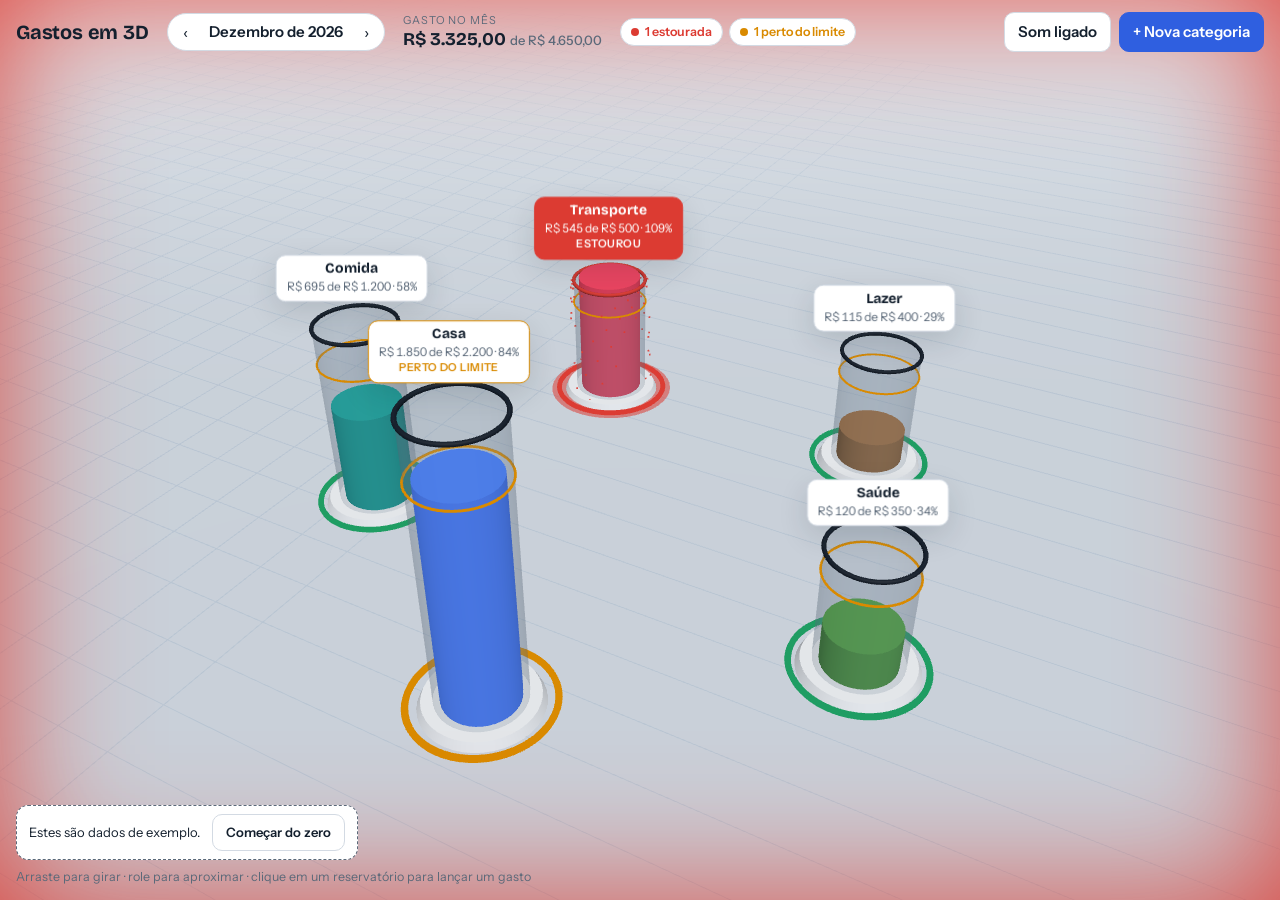
==== financas3d/index.html @ 0b857d5c "Adicionar Gastos em 3D: controle financeiro interativo com limites e alertas App web estático (three" ====
<!DOCTYPE html>
<html lang="pt-BR">
<head>
<meta charset="utf-8">
<meta name="viewport" content="width=device-width, initial-scale=1, viewport-fit=cover">
<!--CONTEUDO-->
<title>Gastos em 3D</title>
<meta name="claude:viewport-fit-sides" content="cover">
<link rel="stylesheet" href="https://fonts.googleapis.com/css2?family=Bricolage+Grotesque:opsz,wght@12..96,500;12..96,700&family=Instrument+Sans:wght@400;500;600&display=swap">
<style>
/* Layout: a cena 3D ocupa a tela inteira; barra de resumo no topo, painel da categoria
   flutuando à direita (vira folha inferior no celular), rótulos presos aos reservatórios. */
:root {
  --bg: #e9eef3;          /* céu da cena */
  --floor: #d5dde6;       /* piso */
  --grid: #b9c5d2;
  --surface: #ffffff;     /* painéis */
  --surface-2: #f1f4f8;
  --line: #d3dae3;
  --fg: #14202e;
  --muted: #5b6979;
  --accent: #2f5fe0;
  --on-accent: #ffffff;
  --ok: #1f9d63;
  --warn: #d98a00;
  --crit: #dc3b32;
  --glass: #9fb4c9;
  --shadow: 0 10px 30px rgba(20, 32, 46, .14);
  --display: "Bricolage Grotesque", "Avenir Next", "Segoe UI", sans-serif;
  --body: "Instrument Sans", "Segoe UI", system-ui, sans-serif;
}
@media (prefers-color-scheme: dark) {
  :root:not([data-theme="light"]) {
    --bg: #0c131c; --floor: #121c28; --grid: #22303f; --surface: #162130; --surface-2: #1d2a3b;
    --line: #2b3a4d; --fg: #e8eef5; --muted: #93a2b4; --accent: #6f95ff; --on-accent: #0b1220;
    --ok: #3ccf8a; --warn: #f5b13d; --crit: #ff5d52; --glass: #7f97b0;
    --shadow: 0 10px 30px rgba(0, 0, 0, .45); color-scheme: dark;
  }
}
:root[data-theme="dark"] {
  --bg: #0c131c; --floor: #121c28; --grid: #22303f; --surface: #162130; --surface-2: #1d2a3b;
  --line: #2b3a4d; --fg: #e8eef5; --muted: #93a2b4; --accent: #6f95ff; --on-accent: #0b1220;
  --ok: #3ccf8a; --warn: #f5b13d; --crit: #ff5d52; --glass: #7f97b0;
  --shadow: 0 10px 30px rgba(0, 0, 0, .45); color-scheme: dark;
}
html, body { height: 100%; }
[hidden] { display: none !important; }
body {
  margin: 0; background: var(--bg); color: var(--fg);
  font: 400 15px/1.45 var(--body); overflow: hidden;
}
*, *::before, *::after { box-sizing: border-box; }
button, input { font: inherit; color: inherit; }
button { cursor: pointer; }
:focus-visible { outline: 2px solid var(--accent); outline-offset: 2px; }
.num { font-variant-numeric: tabular-nums; }

#app { position: relative; height: 100%; overflow: hidden; }
#cena { position: absolute; inset: 0; width: 100%; height: 100%; display: block; touch-action: none; }
#labels { position: absolute; inset: 0; pointer-events: none; overflow: hidden; z-index: 1; }

/* Vinheta de alarme nas bordas da tela */
#vinheta { position: absolute; inset: 0; pointer-events: none; opacity: 0; transition: opacity .6s; }
#vinheta.warn { box-shadow: inset 0 0 110px -20px var(--warn); opacity: .55; }
#vinheta.crit { box-shadow: inset 0 0 150px -10px var(--crit); opacity: 1; animation: pulso 1.3s ease-in-out infinite; }
@keyframes pulso { 50% { opacity: .35; } }

/* Barra superior */
.topo {
  position: absolute; inset: 0 0 auto 0; display: flex; flex-wrap: wrap; align-items: center; gap: 10px 18px;
  padding-block: 12px;
  padding-left: max(16px, env(safe-area-inset-left, 0px));
  padding-right: max(16px, env(safe-area-inset-right, 0px));
  pointer-events: none; z-index: 3;
}
.topo > * { pointer-events: auto; }
.marca { font: 700 20px/1 var(--display); letter-spacing: -.01em; margin: 0; }
.mes { display: flex; align-items: center; gap: 4px; background: var(--surface); border: 1px solid var(--line); border-radius: 999px; padding: 3px; }
.mes button { width: 30px; height: 30px; border: 0; border-radius: 50%; background: transparent; font-size: 16px; line-height: 1; }
.mes button:hover { background: var(--surface-2); }
.mes span { min-width: 9.5em; text-align: center; font-weight: 600; }
.total { display: flex; flex-direction: column; min-width: 0; }
.total small { color: var(--muted); font-size: 11px; letter-spacing: .08em; text-transform: uppercase; }
.total strong { font: 700 18px/1.2 var(--display); }
.total strong span { color: var(--muted); font: 500 13px var(--body); }
.chips { display: flex; flex-wrap: wrap; gap: 6px; }
.chip { display: inline-flex; align-items: center; gap: 6px; padding: 4px 10px; border-radius: 999px; font-size: 12.5px; font-weight: 600; background: var(--surface); border: 1px solid var(--line); }
.chip::before { content: ""; width: 8px; height: 8px; border-radius: 50%; background: currentColor; }
.chip.crit { color: var(--crit); } .chip.warn { color: var(--warn); } .chip.ok { color: var(--ok); }
.acoes { margin-left: auto; display: flex; gap: 8px; }
.btn { border: 1px solid var(--line); background: var(--surface); border-radius: 10px; padding: 8px 13px; font-weight: 600; }
.btn:hover { background: var(--surface-2); }
.btn.primario { background: var(--accent); border-color: var(--accent); color: var(--on-accent); }
.btn.primario:hover { filter: brightness(1.08); background: var(--accent); }
.btn.perigo { color: var(--crit); }
.btn.bloco { width: 100%; }

/* Rótulos presos aos reservatórios */
.rotulo {
  position: absolute; left: 0; top: 0; pointer-events: auto; text-align: center; white-space: nowrap;
  background: var(--surface); border: 1px solid var(--line); border-radius: 10px; padding: 5px 10px 6px;
  box-shadow: var(--shadow); will-change: transform;
}
.rotulo b { display: block; font: 700 14px/1.2 var(--display); }
.rotulo span { display: block; font-size: 12px; color: var(--muted); }
.rotulo em { display: block; font-style: normal; font-size: 11px; font-weight: 600; letter-spacing: .04em; text-transform: uppercase; }
.rotulo.ok em { color: var(--ok); }
.rotulo.warn { border-color: var(--warn); } .rotulo.warn em { color: var(--warn); }
.rotulo.crit { border-color: var(--crit); background: var(--crit); color: #fff; }
.rotulo.crit span, .rotulo.crit em { color: #fff; }
.rotulo.sel { outline: 2px solid var(--accent); outline-offset: 2px; }

/* Painel da categoria */
#painel {
  position: absolute; top: 76px; bottom: 16px; right: max(16px, env(safe-area-inset-right, 0px)); width: 340px;
  background: var(--surface); border: 1px solid var(--line); border-radius: 16px; box-shadow: var(--shadow);
  display: flex; flex-direction: column; overflow: hidden; z-index: 4;
}
#painel .corpo { overflow-y: auto; padding: 0 18px 18px; display: flex; flex-direction: column; gap: 16px; min-height: 0; }
.cab { display: flex; align-items: center; gap: 10px; padding: 14px 12px 12px 18px; }
.cab i { width: 14px; height: 14px; border-radius: 4px; flex: none; }
.cab h2 { font: 700 20px/1.15 var(--display); margin: 0; flex: 1; min-width: 0; overflow-wrap: anywhere; }
.fechar { border: 0; background: transparent; width: 32px; height: 32px; border-radius: 8px; font-size: 20px; line-height: 1; color: var(--muted); }
.fechar:hover { background: var(--surface-2); }
.situacao { border-radius: 12px; padding: 12px 14px; background: var(--surface-2); display: flex; flex-direction: column; gap: 8px; }
.situacao.warn { background: color-mix(in srgb, var(--warn) 16%, var(--surface)); }
.situacao.crit { background: color-mix(in srgb, var(--crit) 16%, var(--surface)); }
.situacao .valor { font: 700 26px/1.1 var(--display); }
.situacao .valor span { font: 500 13px var(--body); color: var(--muted); }
.situacao p { margin: 0; font-weight: 600; }
.situacao.ok p { color: var(--ok); } .situacao.warn p { color: var(--warn); } .situacao.crit p { color: var(--crit); }
.barra { position: relative; height: 10px; border-radius: 5px; background: var(--line); }
.barra > div { height: 100%; border-radius: 5px; max-width: 100%; transition: width .5s; }
.barra > u { position: absolute; top: -3px; bottom: -3px; width: 2px; background: var(--fg); }
form { display: flex; flex-direction: column; gap: 10px; }
.campos { display: grid; grid-template-columns: 1fr 1fr; gap: 10px; }
.campos .largo { grid-column: 1 / -1; }
label { display: flex; flex-direction: column; gap: 4px; font-size: 12px; font-weight: 600; color: var(--muted); min-width: 0; }
input[type="text"], input[type="date"] {
  width: 100%; min-width: 0; padding: 9px 10px; border-radius: 9px; border: 1px solid var(--line); background: var(--surface); color: var(--fg); font-size: 15px;
}
input[type="range"] { width: 100%; accent-color: var(--warn); }
.erro { color: var(--crit); font-size: 13px; font-weight: 600; margin: 0; }
h3 { font: 700 13px var(--body); letter-spacing: .08em; text-transform: uppercase; color: var(--muted); margin: 0; }
.lista { list-style: none; margin: 0; padding: 0; display: flex; flex-direction: column; }
.lista li { display: grid; grid-template-columns: 1fr auto auto; gap: 8px; align-items: center; padding: 8px 0; border-top: 1px solid var(--line); }
.lista li div { min-width: 0; overflow-wrap: anywhere; }
.lista small { display: block; color: var(--muted); font-size: 12px; }
.lista .x { border: 0; background: transparent; color: var(--muted); width: 28px; height: 28px; border-radius: 7px; font-size: 16px; }
.lista .x:hover { background: var(--surface-2); color: var(--crit); }
.vazio { color: var(--muted); margin: 0; }
details summary { cursor: pointer; font-weight: 600; padding: 6px 0; }
details form { padding-top: 8px; }

/* Avisos */
#toasts { position: absolute; top: 70px; left: 50%; transform: translateX(-50%); display: flex; flex-direction: column; gap: 8px; width: min(440px, calc(100% - 32px)); pointer-events: none; z-index: 5; }
.toast { pointer-events: auto; display: flex; gap: 10px; align-items: flex-start; padding: 12px 14px; border-radius: 12px; font-weight: 600; box-shadow: var(--shadow); background: var(--surface); border: 1px solid var(--line); animation: entra .25s ease-out; }
.toast.warn { background: var(--warn); border-color: var(--warn); color: #1d1300; }
.toast.crit { background: var(--crit); border-color: var(--crit); color: #fff; }
.toast button { margin-left: auto; border: 0; background: transparent; color: inherit; font-size: 18px; line-height: 1; padding: 0 2px; }
@keyframes entra { from { transform: translateY(-8px); opacity: 0; } }

.rodape { position: absolute; left: max(16px, env(safe-area-inset-left, 0px)); bottom: 14px; z-index: 3; display: flex; flex-direction: column; gap: 8px; align-items: flex-start; max-width: calc(100% - 32px); }
.dica { color: var(--muted); font-size: 12.5px; margin: 0; }
.exemplo { display: flex; flex-wrap: wrap; align-items: center; gap: 8px 12px; background: var(--surface); border: 1px dashed var(--muted); border-radius: 12px; padding: 8px 12px; font-size: 13px; }

@media (max-width: 760px) {
  .marca { font-size: 17px; }
  .acoes { margin-left: 0; }
  #painel { top: auto; left: 0; right: 0; bottom: 0; width: auto; max-height: 50%; border-radius: 16px 16px 0 0; border-width: 1px 0 0; padding-bottom: env(safe-area-inset-bottom, 0px); }
  #toasts { top: calc(8px + env(safe-area-inset-top, 0px)); }
  .chips:empty { display: none; }
  .dica { display: none; }
  .painel-aberto .rodape { display: none; }
  .painel-aberto .total, .painel-aberto .chips, .painel-aberto .acoes { display: none; }
}
@media (prefers-reduced-motion: reduce) {
  #vinheta.crit { animation: none; }
  .toast { animation: none; }
}
</style>

<div id="app">
  <canvas id="cena" aria-label="Cena 3D com um reservatório para cada categoria de gasto"></canvas>
  <div id="vinheta"></div>
  <div id="labels"></div>

  <header class="topo">
    <h1 class="marca">Gastos em 3D</h1>
    <div class="mes">
      <button type="button" id="mes-ant" aria-label="Mês anterior">‹</button>
      <span id="mes-nome"></span>
      <button type="button" id="mes-prox" aria-label="Próximo mês">›</button>
    </div>
    <div class="total"><small>Gasto no mês</small><strong class="num" id="total"></strong></div>
    <div class="chips" id="chips"></div>
    <div class="acoes">
      <button type="button" class="btn" id="som" aria-pressed="true">Som ligado</button>
      <button type="button" class="btn primario" id="nova">+ Nova categoria</button>
    </div>
  </header>

  <div id="toasts" role="status" aria-live="polite"></div>
  <aside id="painel" hidden></aside>

  <div class="rodape">
    <div class="exemplo" id="exemplo" hidden>
      <span>Estes são dados de exemplo.</span>
      <button type="button" class="btn" id="zerar">Começar do zero</button>
    </div>
    <p class="dica">Arraste para girar · role para aproximar · clique em um reservatório para lançar um gasto</p>
  </div>
</div>

<script src="vendor/three.min.js"></script>
<script>
(() => {
'use strict';

/* ---------- Dados ---------- */
const CHAVE = 'gastos3d.v1';
const CORES = ['#3b6ff0', '#11a39a', '#8a5cf0', '#9a6b3f', '#4c9a3f', '#1492c9', '#6b6fd6', '#7d8a2e'];
const brl = new Intl.NumberFormat('pt-BR', { style: 'currency', currency: 'BRL' });
const brl0 = new Intl.NumberFormat('pt-BR', { style: 'currency', currency: 'BRL', maximumFractionDigits: 0 });
const hoje = () => { const d = new Date(); return `${d.getFullYear()}-${String(d.getMonth() + 1).padStart(2, '0')}-${String(d.getDate()).padStart(2, '0')}`; };
const novoId = () => Date.now().toString(36) + Math.random().toString(36).slice(2, 6);
const esc = s => String(s).replace(/[&<>"']/g, c => ({ '&': '&amp;', '<': '&lt;', '>': '&gt;', '"': '&quot;', "'": '&#39;' }[c]));

function exemplo() {
  const m = hoje().slice(0, 7);
  const cats = [
    ['Casa', 2200, [['Aluguel', 1500, '05'], ['Condomínio', 350, '08']]],
    ['Comida', 1200, [['Mercado', 420, '03'], ['Feira', 95, '07'], ['Restaurante', 180, '09']]],
    ['Transporte', 500, [['Combustível', 280, '02'], ['Corridas de app', 265, '10']]],
    ['Lazer', 400, [['Cinema', 60, '06'], ['Streaming', 55, '01']]],
    ['Saúde', 350, [['Farmácia', 120, '04']]],
  ];
  const s = { categorias: [], gastos: [], exemplo: true, som: true };
  cats.forEach(([nome, limite, gs], i) => {
    const id = 'c' + i;
    s.categorias.push({ id, nome, limite, alerta: 0.8, cor: CORES[i % CORES.length] });
    gs.forEach(([desc, valor, dia], j) => s.gastos.push({ id: id + 'g' + j, cat: id, desc, valor, data: `${m}-${dia}` }));
  });
  return s;
}
function carregar() {
  try {
    const s = JSON.parse(localStorage.getItem(CHAVE));
    if (s && Array.isArray(s.categorias) && Array.isArray(s.gastos)) return s;
  } catch (e) { /* sem armazenamento: segue com o exemplo */ }
  return exemplo();
}
function salvar() { try { localStorage.setItem(CHAVE, JSON.stringify(estado)); } catch (e) { /* ignora */ } }

let estado = carregar();
let mes = hoje().slice(0, 7);
let selecionada = null;      // id da categoria aberta no painel, ou 'nova'
let confirmarExclusao = false;

const gastosDe = id => estado.gastos.filter(g => g.cat === id && g.data.startsWith(mes));
const somaDe = id => gastosDe(id).reduce((t, g) => t + g.valor, 0);
function situacao(cat) {
  const gasto = somaDe(cat.id), r = cat.limite > 0 ? gasto / cat.limite : 0;
  const nivel = r >= 1 ? 'crit' : r >= cat.alerta ? 'warn' : 'ok';
  let texto, curto;
  if (r > 1) { texto = `Estourou o limite em ${brl.format(gasto - cat.limite)}`; curto = 'Estourou'; }
  else if (r === 1) { texto = 'Limite atingido'; curto = 'No limite'; }
  else if (nivel === 'warn') { texto = `Perto do limite: restam ${brl.format(cat.limite - gasto)}`; curto = 'Perto do limite'; }
  else { texto = `Restam ${brl.format(cat.limite - gasto)}`; curto = 'Dentro do limite'; }
  return { gasto, r, nivel, texto, curto };
}
function lerValor(txt) {
  let s = String(txt).replace(/[R$\s]/g, '');
  if (s.includes(',')) s = s.replace(/\./g, '').replace(',', '.');
  const n = Number(s);
  return Number.isFinite(n) ? Math.round(n * 100) / 100 : NaN;
}

/* ---------- Som e avisos ---------- */
let audio = null;
function bip(nivel) {
  if (!estado.som) return;
  try {
    audio = audio || new (window.AudioContext || window.webkitAudioContext)();
    const notas = nivel === 'crit' ? [880, 660, 880, 660] : [660, 784];
    notas.forEach((f, i) => {
      const o = audio.createOscillator(), g = audio.createGain(), t = audio.currentTime + i * 0.16;
      o.type = nivel === 'crit' ? 'square' : 'sine'; o.frequency.value = f;
      g.gain.setValueAtTime(0.0001, t); g.gain.exponentialRampToValueAtTime(0.12, t + 0.02); g.gain.exponentialRampToValueAtTime(0.0001, t + 0.14);
      o.connect(g).connect(audio.destination); o.start(t); o.stop(t + 0.15);
    });
  } catch (e) { /* sem áudio */ }
}
const $ = id => document.getElementById(id);
function aviso(msg, nivel = '') {
  const el = document.createElement('div');
  el.className = 'toast ' + nivel;
  el.innerHTML = `<span>${esc(msg)}</span><button type="button" aria-label="Fechar aviso">×</button>`;
  el.querySelector('button').onclick = () => el.remove();
  $('toasts').append(el);
  while ($('toasts').children.length > 3) $('toasts').firstChild.remove();
  setTimeout(() => el.remove(), nivel ? 8000 : 4000);
}

/* ---------- Cena 3D ---------- */
const canvas = $('cena'), app = $('app');
const renderer = new THREE.WebGLRenderer({ canvas, antialias: true });
renderer.setPixelRatio(Math.min(window.devicePixelRatio || 1, 2));
const scene = new THREE.Scene();
scene.fog = new THREE.Fog(0xffffff, 22, 60);
const camera = new THREE.PerspectiveCamera(42, 1, 0.1, 200);
scene.add(new THREE.HemisphereLight(0xffffff, 0x8899aa, 1.5));
const sol = new THREE.DirectionalLight(0xffffff, 1.6); sol.position.set(6, 12, 8); scene.add(sol);

const matPiso = new THREE.MeshStandardMaterial({ roughness: 0.95 });
const piso = new THREE.Mesh(new THREE.CircleGeometry(70, 64), matPiso);
piso.rotation.x = -Math.PI / 2; scene.add(piso);
let grade = null;
const corTema = { ok: new THREE.Color(), warn: new THREE.Color(), crit: new THREE.Color(), glass: new THREE.Color(), fg: new THREE.Color() };

function aplicarTema() {
  const cs = getComputedStyle(document.documentElement), v = n => cs.getPropertyValue(n).trim();
  scene.background = new THREE.Color(v('--bg')); scene.fog.color.set(v('--bg'));
  matPiso.color.set(v('--floor'));
  if (grade) { scene.remove(grade); grade.geometry.dispose(); }
  grade = new THREE.GridHelper(60, 60, v('--grid'), v('--grid')); grade.position.y = 0.01; scene.add(grade);
  for (const k of ['ok', 'warn', 'crit', 'glass', 'fg']) corTema[k].set(v('--' + k));
  tanques.forEach(t => { t.vidro.material.color.copy(corTema.glass); t.aroAlerta.material.color.copy(corTema.warn); t.base.material.color.set(v('--surface-2')); });
}

const tanques = new Map();   // id -> objetos 3D e estado da animação
const moedas = [];
const reduzMovimento = window.matchMedia('(prefers-reduced-motion: reduce)').matches;
const geoLiquido = new THREE.CylinderGeometry(0.6, 0.6, 1, 40).translate(0, 0.5, 0);
const N_GOTAS = 70;

function montarCena() {
  const niveis = new Map([...tanques].map(([id, t]) => [id, t.nivel]));
  tanques.forEach(t => scene.remove(t.grupo));
  tanques.clear();
  const n = estado.categorias.length, raio = n <= 1 ? 0 : Math.max(3, n * 0.95);
  const maior = Math.max(1, ...estado.categorias.map(c => c.limite));
  estado.categorias.forEach((cat, i) => {
    const ang = Math.PI / 2 + (i / n) * Math.PI * 2;
    const h = 1.6 + 3.2 * (cat.limite / maior);
    const grupo = new THREE.Group();
    grupo.position.set(Math.cos(ang) * raio, 0, Math.sin(ang) * raio);
    const base = new THREE.Mesh(new THREE.CylinderGeometry(0.88, 0.95, 0.14, 40), new THREE.MeshStandardMaterial({ roughness: 0.6 }));
    base.position.y = 0.07;
    const liquido = new THREE.Mesh(geoLiquido, new THREE.MeshStandardMaterial({ color: cat.cor, roughness: 0.25, emissive: cat.cor, emissiveIntensity: 0.12 }));
    liquido.position.y = 0.14;
    const vidro = new THREE.Mesh(new THREE.CylinderGeometry(0.7, 0.7, h, 40, 1, true),
      new THREE.MeshStandardMaterial({ transparent: true, opacity: 0.22, roughness: 0.05, metalness: 0.2, side: THREE.DoubleSide, depthWrite: false }));
    vidro.position.y = 0.14 + h / 2; vidro.userData.id = cat.id; vidro.renderOrder = 2;
    const aroTopo = new THREE.Mesh(new THREE.TorusGeometry(0.7, 0.035, 10, 48), new THREE.MeshStandardMaterial({ roughness: 0.4 }));
    aroTopo.rotation.x = Math.PI / 2; aroTopo.position.y = 0.14 + h;
    const aroAlerta = new THREE.Mesh(new THREE.TorusGeometry(0.71, 0.018, 8, 48), new THREE.MeshBasicMaterial());
    aroAlerta.rotation.x = Math.PI / 2; aroAlerta.position.y = 0.14 + h * cat.alerta;
    const aroEstado = new THREE.Mesh(new THREE.TorusGeometry(1.05, 0.05, 10, 56), new THREE.MeshBasicMaterial());
    aroEstado.rotation.x = Math.PI / 2; aroEstado.position.y = 0.06;
    const poca = new THREE.Mesh(new THREE.CircleGeometry(1, 40), new THREE.MeshBasicMaterial({ transparent: true, opacity: 0.55 }));
    poca.rotation.x = -Math.PI / 2; poca.position.y = 0.03; poca.visible = false;
    const pos = new Float32Array(N_GOTAS * 3);
    const gotas = new THREE.Points(new THREE.BufferGeometry().setAttribute('position', new THREE.BufferAttribute(pos, 3)),
      new THREE.PointsMaterial({ size: 0.09, transparent: true, opacity: 0.9 }));
    gotas.visible = false; gotas.frustumCulled = false;
    grupo.add(base, liquido, vidro, aroTopo, aroAlerta, aroEstado, poca, gotas);
    scene.add(grupo);
    tanques.set(cat.id, { cat, grupo, base, liquido, vidro, aroTopo, aroAlerta, aroEstado, poca, gotas, h, nivel: niveis.get(cat.id) || 0,
      x: grupo.position.x, z: grupo.position.z, corBase: new THREE.Color(cat.cor), fase: Math.random() * 10 });
  });
  orbita.raioPadrao = raio * 2 + 10;
  aplicarTema();
  montarRotulos();
}

/* Câmera em órbita */
const orbita = { teta: Math.PI / 2 - 0.5, fi: 0.98, raio: 16, raioAlvo: 16, raioPadrao: 16, alvo: new THREE.Vector3(0, 1.6, 0), alvoDesejado: new THREE.Vector3(0, 1.6, 0), desvioX: 0, desvioY: 0, tetaAlvo: null };
function focar() {
  const t = tanques.get(selecionada);
  if (t) { orbita.alvoDesejado.set(t.x, t.h * 0.55, t.z); orbita.raioAlvo = Math.min(orbita.raioPadrao, (7 + t.h * 1.3) * (app.clientWidth <= 760 ? 1.9 : 1));
    orbita.tetaAlvo = tanques.size > 1 ? Math.atan2(t.z, t.x) : null; }
  else { orbita.alvoDesejado.set(0, 1.6, 0); orbita.raioAlvo = orbita.raioPadrao; orbita.tetaAlvo = null; }
}

const ponteiros = new Map(); let arrasto = 0, pinca = 0;
const raio = new THREE.Raycaster(), ndc = new THREE.Vector2();
function tanqueEm(ev) {
  const r = canvas.getBoundingClientRect();
  ndc.set(((ev.clientX - r.left) / r.width) * 2 - 1, -((ev.clientY - r.top) / r.height) * 2 + 1);
  raio.setFromCamera(ndc, camera);
  const hit = raio.intersectObjects([...tanques.values()].map(t => t.vidro))[0];
  return hit ? hit.object.userData.id : null;
}
canvas.addEventListener('pointerdown', ev => { canvas.setPointerCapture(ev.pointerId); ponteiros.set(ev.pointerId, { x: ev.clientX, y: ev.clientY }); arrasto = 0; pinca = 0; });
canvas.addEventListener('pointermove', ev => {
  const p = ponteiros.get(ev.pointerId);
  if (!p) { canvas.style.cursor = tanqueEm(ev) ? 'pointer' : 'grab'; return; }
  const dx = ev.clientX - p.x, dy = ev.clientY - p.y; p.x = ev.clientX; p.y = ev.clientY;
  if (ponteiros.size === 2) {
    const [a, b] = [...ponteiros.values()], d = Math.hypot(a.x - b.x, a.y - b.y);
    if (pinca) orbita.raioAlvo = Math.min(45, Math.max(4, orbita.raioAlvo * pinca / d));
    pinca = d; arrasto = 99; return;
  }
  arrasto += Math.abs(dx) + Math.abs(dy);
  orbita.tetaAlvo = null; orbita.teta += dx * 0.006;
  orbita.fi = Math.min(1.5, Math.max(0.25, orbita.fi - dy * 0.005));
});
const soltar = ev => {
  if (!ponteiros.delete(ev.pointerId)) return;
  pinca = 0;
  if (ev.type === 'pointerup' && arrasto < 6) selecionar(tanqueEm(ev));
};
canvas.addEventListener('pointerup', soltar); canvas.addEventListener('pointercancel', soltar);
canvas.addEventListener('wheel', ev => { ev.preventDefault(); orbita.raioAlvo = Math.min(45, Math.max(4, orbita.raioAlvo * Math.exp(ev.deltaY * 0.001))); }, { passive: false });

function redimensionar() {
  const w = app.clientWidth, h = app.clientHeight;
  renderer.setSize(w, h, false); camera.aspect = w / h; camera.updateProjectionMatrix();
}
new ResizeObserver(redimensionar).observe(app);

function soltarMoeda(id) {
  const t = tanques.get(id); if (!t || reduzMovimento) return;
  const m = new THREE.Mesh(new THREE.CylinderGeometry(0.22, 0.22, 0.06, 24), new THREE.MeshStandardMaterial({ color: 0xf2c230, metalness: 0.7, roughness: 0.3 }));
  m.position.set(t.x, t.h + 3, t.z); m.rotation.x = Math.PI / 2; scene.add(m);
  moedas.push({ m, v: 0, chao: 0.14 + Math.min(1, t.nivel) * t.h });
}

const tmp = new THREE.Vector3(), cor = new THREE.Color();
let anterior = performance.now();
function quadro(agora) {
  const dt = Math.min(0.05, (agora - anterior) / 1000), s = agora / 1000; anterior = agora;
  const k = 1 - Math.exp(-dt * 5);

  // enquadramento: desloca a cena para não ficar atrás do painel
  const w = app.clientWidth, h = app.clientHeight, painel = $('painel');
  const estreito = w <= 760, aberto = !painel.hidden;
  const dx = aberto && !estreito ? (painel.offsetWidth + 16) / 2 : 0, dy = aberto && estreito ? painel.offsetHeight / 2 : 0;
  orbita.desvioX += (dx - orbita.desvioX) * k; orbita.desvioY += (dy - orbita.desvioY) * k;
  camera.setViewOffset(w, h, orbita.desvioX, orbita.desvioY, w, h);
  if (orbita.tetaAlvo !== null) orbita.teta += Math.atan2(Math.sin(orbita.tetaAlvo - orbita.teta), Math.cos(orbita.tetaAlvo - orbita.teta)) * k;
  orbita.alvo.lerp(orbita.alvoDesejado, k); orbita.raio += (orbita.raioAlvo - orbita.raio) * k;
  camera.position.set(
    orbita.alvo.x + orbita.raio * Math.sin(orbita.fi) * Math.cos(orbita.teta),
    orbita.alvo.y + orbita.raio * Math.cos(orbita.fi),
    orbita.alvo.z + orbita.raio * Math.sin(orbita.fi) * Math.sin(orbita.teta));
  camera.lookAt(orbita.alvo);

  tanques.forEach((t, id) => {
    const st = situacao(t.cat), pulso = 0.5 + 0.5 * Math.sin(s * (st.nivel === 'crit' ? 9 : 4) + t.fase);
    t.nivel += (st.r - t.nivel) * (1 - Math.exp(-dt * 3));
    t.liquido.scale.y = Math.max(0.001, Math.min(t.nivel, 1.03) * t.h);
    t.liquido.visible = t.nivel > 0.002;
    const m = t.liquido.material;
    cor.copy(t.corBase); if (st.nivel === 'crit') cor.lerp(corTema.crit, 0.92);
    m.color.copy(cor); m.emissive.copy(cor);
    m.emissiveIntensity = st.nivel === 'crit' ? 0.25 + 0.6 * pulso : st.nivel === 'warn' ? 0.12 + 0.3 * pulso : 0.12;
    t.aroEstado.material.color.copy(corTema[st.nivel]);
    t.aroEstado.scale.setScalar(st.nivel === 'ok' || reduzMovimento ? 1 : 1 + (st.nivel === 'crit' ? 0.14 : 0.06) * pulso);
    t.aroTopo.material.color.copy(st.nivel === 'crit' ? corTema.crit : corTema.fg);
    const tremor = st.nivel === 'crit' && !reduzMovimento ? 0.025 : 0;
    t.grupo.position.x = t.x + Math.sin(s * 47 + t.fase) * tremor; t.grupo.position.z = t.z + Math.cos(s * 53 + t.fase) * tremor;
    // transbordo
    const sobra = Math.max(0, t.nivel - 1);
    t.poca.visible = t.gotas.visible = sobra > 0.005;
    if (t.poca.visible) {
      t.poca.material.color.copy(corTema.crit); t.gotas.material.color.copy(corTema.crit);
      t.poca.scale.setScalar(1.15 + Math.min(0.7, sobra * 1.5));
      const p = t.gotas.geometry.attributes.position, topo = 0.14 + t.h;
      for (let i = 0; i < N_GOTAS; i++) {
        const a = i * 2.399, q = ((s * 0.9 + i * 0.137) % 1);
        p.setXYZ(i, Math.cos(a) * (0.74 + q * 0.08), topo * (1 - q * q), Math.sin(a) * (0.74 + q * 0.08));
      }
      p.needsUpdate = true;
    }
    // rótulo
    const el = t.rotulo;
    if (el) {
      tmp.set(t.x, t.h + 0.55, t.z).project(camera);
      const fora = tmp.z > 1 || Math.abs(tmp.x) > 1.3;
      el.style.visibility = fora ? 'hidden' : 'visible';
      el.style.transform = `translate(-50%,-100%) translate(${((tmp.x * 0.5 + 0.5) * w).toFixed(1)}px,${((-tmp.y * 0.5 + 0.5) * h).toFixed(1)}px)`;
      el.style.zIndex = String(Math.round((1 - tmp.z) * 10000));
    }
  });

  for (let i = moedas.length - 1; i >= 0; i--) {
    const c = moedas[i]; c.v += 22 * dt; c.m.position.y -= c.v * dt; c.m.rotation.z += dt * 12;
    if (c.m.position.y <= c.chao) { scene.remove(c.m); moedas.splice(i, 1); }
  }
  renderer.render(scene, camera);
  requestAnimationFrame(quadro);
}

/* ---------- Interface ---------- */
function montarRotulos() {
  const cx = $('labels'); cx.innerHTML = '';
  tanques.forEach((t, id) => {
    const b = document.createElement('button');
    b.type = 'button'; b.onclick = () => selecionar(id);
    cx.append(b); t.rotulo = b;
  });
  atualizar();
}
function atualizar() {
  const d = new Date(mes + '-15T12:00:00');
  const nomeMes = d.toLocaleDateString('pt-BR', { month: 'long', year: 'numeric' });
  $('mes-nome').textContent = nomeMes[0].toUpperCase() + nomeMes.slice(1);
  let total = 0, limite = 0; const cont = { crit: 0, warn: 0 };
  tanques.forEach((t, id) => {
    const st = situacao(t.cat); total += st.gasto; limite += t.cat.limite; if (st.nivel !== 'ok') cont[st.nivel]++;
    t.rotulo.className = `rotulo ${st.nivel}${id === selecionada ? ' sel' : ''}`;
    t.rotulo.innerHTML = `<b>${esc(t.cat.nome)}</b><span class="num">${brl0.format(st.gasto)} de ${brl0.format(t.cat.limite)} · ${Math.round(st.r * 100)}%</span>${st.nivel === 'ok' ? '' : `<em>${st.curto}</em>`}`;
  });
  $('total').innerHTML = `${brl.format(total)} <span>de ${brl.format(limite)}</span>`;
  const chips = [];
  if (cont.crit) chips.push(`<span class="chip crit">${cont.crit} ${cont.crit > 1 ? 'estouradas' : 'estourada'}</span>`);
  if (cont.warn) chips.push(`<span class="chip warn">${cont.warn} perto do limite</span>`);
  if (!chips.length && tanques.size) chips.push('<span class="chip ok">Tudo dentro do limite</span>');
  $('chips').innerHTML = chips.join('');
  $('vinheta').className = cont.crit ? 'crit' : cont.warn ? 'warn' : '';
  $('exemplo').hidden = !estado.exemplo;
  $('som').textContent = estado.som ? 'Som ligado' : 'Som desligado';
  $('som').setAttribute('aria-pressed', String(!!estado.som));
  desenharPainel();
}

function selecionar(id) {
  selecionada = id; confirmarExclusao = false; focar(); atualizar();
  if (id) { const campo = $('g-valor') || $('n-nome'); if (campo && app.clientWidth > 760) campo.focus(); }
}

function desenharPainel(erro = '') {
  const p = $('painel');
  app.classList.toggle('painel-aberto', !!selecionada);
  if (!selecionada) { p.hidden = true; p.innerHTML = ''; return; }
  // preserva o que estava sendo digitado
  const digitado = {}; p.querySelectorAll('input').forEach(i => { digitado[i.id] = i.value; });
  const foco = document.activeElement && p.contains(document.activeElement) ? document.activeElement.id : null;
  const aberto = p.querySelector('details') ? p.querySelector('details').open : false;
  const idAntes = p.dataset.id;
  p.hidden = false; p.dataset.id = selecionada;

  if (selecionada === 'nova') {
    p.innerHTML = `
      <div class="cab"><h2>Nova categoria</h2><button type="button" class="fechar" data-acao="fechar" aria-label="Fechar">×</button></div>
      <div class="corpo"><form id="f-nova" novalidate>
        <label>Nome<input type="text" id="n-nome" maxlength="24" placeholder="Ex.: Educação" autocomplete="off"></label>
        <label>Limite mensal (R$)<input type="text" id="n-limite" inputmode="decimal" placeholder="0,00" autocomplete="off"></label>
        <label>Avisar ao chegar em <output id="n-alerta-v">80%</output><input type="range" id="n-alerta" min="50" max="100" step="5" value="80"></label>
        ${erro ? `<p class="erro">${esc(erro)}</p>` : ''}
        <button type="submit" class="btn primario bloco">Criar categoria</button>
      </form></div>`;
  } else {
    const cat = estado.categorias.find(c => c.id === selecionada);
    if (!cat) { selecionada = null; return desenharPainel(); }
    const st = situacao(cat), lista = gastosDe(cat.id).sort((a, b) => b.data.localeCompare(a.data));
    const dataPadrao = mes === hoje().slice(0, 7) ? hoje() : mes + '-01';
    p.innerHTML = `
      <div class="cab"><i style="background:${cat.cor}"></i><h2>${esc(cat.nome)}</h2><button type="button" class="fechar" data-acao="fechar" aria-label="Fechar">×</button></div>
      <div class="corpo">
        <div class="situacao ${st.nivel}">
          <div class="valor num">${brl.format(st.gasto)} <span>de ${brl.format(cat.limite)}</span></div>
          <div class="barra"><div style="width:${Math.min(100, st.r * 100)}%;background:var(--${st.nivel})"></div><u style="left:${cat.alerta * 100}%" title="Ponto de alerta"></u></div>
          <p>${esc(st.texto)}</p>
        </div>
        <form id="f-gasto" novalidate>
          <h3>Lançar gasto</h3>
          <div class="campos">
            <label>Valor (R$)<input type="text" id="g-valor" inputmode="decimal" placeholder="0,00" autocomplete="off"></label>
            <label>Data<input type="date" id="g-data" value="${dataPadrao}"></label>
            <label class="largo">Descrição<input type="text" id="g-desc" maxlength="40" placeholder="Ex.: Mercado" autocomplete="off"></label>
          </div>
          ${erro ? `<p class="erro">${esc(erro)}</p>` : ''}
          <button type="submit" class="btn primario bloco">Adicionar gasto</button>
        </form>
        <div>
          <h3>Gastos do mês</h3>
          ${lista.length ? `<ul class="lista">${lista.map(g => `<li><div>${esc(g.desc || 'Sem descrição')}<small>${g.data.slice(8)}/${g.data.slice(5, 7)}</small></div><span class="num">${brl.format(g.valor)}</span><button type="button" class="x" data-acao="remover" data-id="${g.id}" aria-label="Remover ${esc(g.desc || 'gasto')}">×</button></li>`).join('')}</ul>` : '<p class="vazio">Nenhum gasto lançado neste mês.</p>'}
        </div>
        <details ${aberto && idAntes === selecionada ? 'open' : ''}>
          <summary>Limite e alerta</summary>
          <form id="f-config" novalidate>
            <label>Nome<input type="text" id="c-nome" maxlength="24" value="${esc(cat.nome)}" autocomplete="off"></label>
            <label>Limite mensal (R$)<input type="text" id="c-limite" inputmode="decimal" value="${cat.limite.toLocaleString('pt-BR', { minimumFractionDigits: 2 })}" autocomplete="off"></label>
            <label>Avisar ao chegar em <output id="c-alerta-v">${Math.round(cat.alerta * 100)}%</output><input type="range" id="c-alerta" min="50" max="100" step="5" value="${Math.round(cat.alerta * 100)}"></label>
            <button type="submit" class="btn bloco">Salvar</button>
            <button type="button" class="btn perigo bloco" data-acao="excluir">${confirmarExclusao ? 'Confirmar: excluir categoria e seus gastos' : 'Excluir categoria'}</button>
          </form>
        </details>
      </div>`;
  }
  if (idAntes === selecionada) {
    for (const [id, v] of Object.entries(digitado)) { const i = $(id); if (i && id[0] !== 'c' && v) i.value = v; }
    if (foco && $(foco)) $(foco).focus();
  }
  p.querySelectorAll('input[type="range"]').forEach(r => { r.oninput = () => { $(r.id + '-v').textContent = r.value + '%'; }; r.oninput(); });
}

$('painel').addEventListener('click', ev => {
  const b = ev.target.closest('[data-acao]'); if (!b) return;
  const acao = b.dataset.acao;
  if (acao === 'fechar') selecionar(null);
  if (acao === 'remover') { estado.gastos = estado.gastos.filter(g => g.id !== b.dataset.id); salvar(); atualizar(); }
  if (acao === 'excluir') {
    if (!confirmarExclusao) { confirmarExclusao = true; desenharPainel(); return; }
    const nome = estado.categorias.find(c => c.id === selecionada).nome;
    estado.categorias = estado.categorias.filter(c => c.id !== selecionada);
    estado.gastos = estado.gastos.filter(g => g.cat !== selecionada);
    selecionada = null; confirmarExclusao = false; salvar(); montarCena(); focar();
    aviso(`Categoria ${nome} excluída.`);
  }
});

$('painel').addEventListener('submit', ev => {
  ev.preventDefault();
  const f = ev.target.id;
  if (f === 'f-gasto') {
    const cat = estado.categorias.find(c => c.id === selecionada);
    const valor = lerValor($('g-valor').value), data = $('g-data').value || hoje();
    if (!(valor > 0)) { desenharPainel('Informe um valor maior que zero, por exemplo 45,90.'); $('g-valor').focus(); return; }
    const antes = situacao(cat).nivel;
    estado.gastos.push({ id: novoId(), cat: cat.id, valor, desc: $('g-desc').value.trim(), data });
    mes = data.slice(0, 7); salvar();
    $('g-valor').value = ''; $('g-desc').value = '';
    soltarMoeda(cat.id); atualizar(); $('g-valor').focus();
    const st = situacao(cat);
    if (st.nivel === 'crit') { aviso(`${cat.nome}: ${st.texto[0].toLowerCase() + st.texto.slice(1)}.`, 'crit'); bip('crit'); }
    else if (st.nivel === 'warn' ) { aviso(`Atenção, ${cat.nome} chegou a ${Math.round(st.r * 100)}% do limite. Restam ${brl.format(cat.limite - st.gasto)}.`, 'warn'); if (antes !== 'warn') bip('warn'); }
  }
  if (f === 'f-config') {
    const cat = estado.categorias.find(c => c.id === selecionada);
    const nome = $('c-nome').value.trim(), limite = lerValor($('c-limite').value);
    if (!nome || !(limite > 0)) { aviso('Informe um nome e um limite maior que zero.', 'warn'); return; }
    cat.nome = nome; cat.limite = limite; cat.alerta = Number($('c-alerta').value) / 100;
    salvar(); montarCena(); focar(); aviso('Limite salvo.');
  }
  if (f === 'f-nova') {
    const nome = $('n-nome').value.trim(), limite = lerValor($('n-limite').value);
    if (!nome) { desenharPainel('Dê um nome à categoria.'); $('n-nome').focus(); return; }
    if (!(limite > 0)) { desenharPainel('Informe um limite maior que zero, por exemplo 500,00.'); $('n-limite').focus(); return; }
    const usadas = new Set(estado.categorias.map(c => c.cor));
    const cat = { id: novoId(), nome, limite, alerta: Number($('n-alerta').value) / 100, cor: CORES.find(c => !usadas.has(c)) || CORES[estado.categorias.length % CORES.length] };
    estado.categorias.push(cat); salvar();
    selecionada = cat.id; $('painel').dataset.id = ''; montarCena(); focar();
  }
});

function mudarMes(d) {
  const [a, m] = mes.split('-').map(Number), n = new Date(a, m - 1 + d, 1);
  mes = `${n.getFullYear()}-${String(n.getMonth() + 1).padStart(2, '0')}`; atualizar();
}
$('mes-ant').onclick = () => mudarMes(-1);
$('mes-prox').onclick = () => mudarMes(1);
$('nova').onclick = () => selecionar('nova');
$('som').onclick = () => { estado.som = !estado.som; salvar(); atualizar(); if (estado.som) bip('warn'); };
$('zerar').onclick = () => { estado = { categorias: [], gastos: [], exemplo: false, som: estado.som }; salvar(); selecionada = 'nova'; montarCena(); focar(); };
window.addEventListener('keydown', ev => { if (ev.key === 'Escape' && selecionada) selecionar(null); });

window.matchMedia('(prefers-color-scheme: dark)').addEventListener('change', aplicarTema);
new MutationObserver(aplicarTema).observe(document.documentElement, { attributes: true, attributeFilter: ['data-theme'] });

redimensionar(); montarCena(); focar();
orbita.raio = orbita.raioAlvo * 1.25;
requestAnimationFrame(quadro);
})();
</script>
<!--/CONTEUDO-->
</body>
</html>
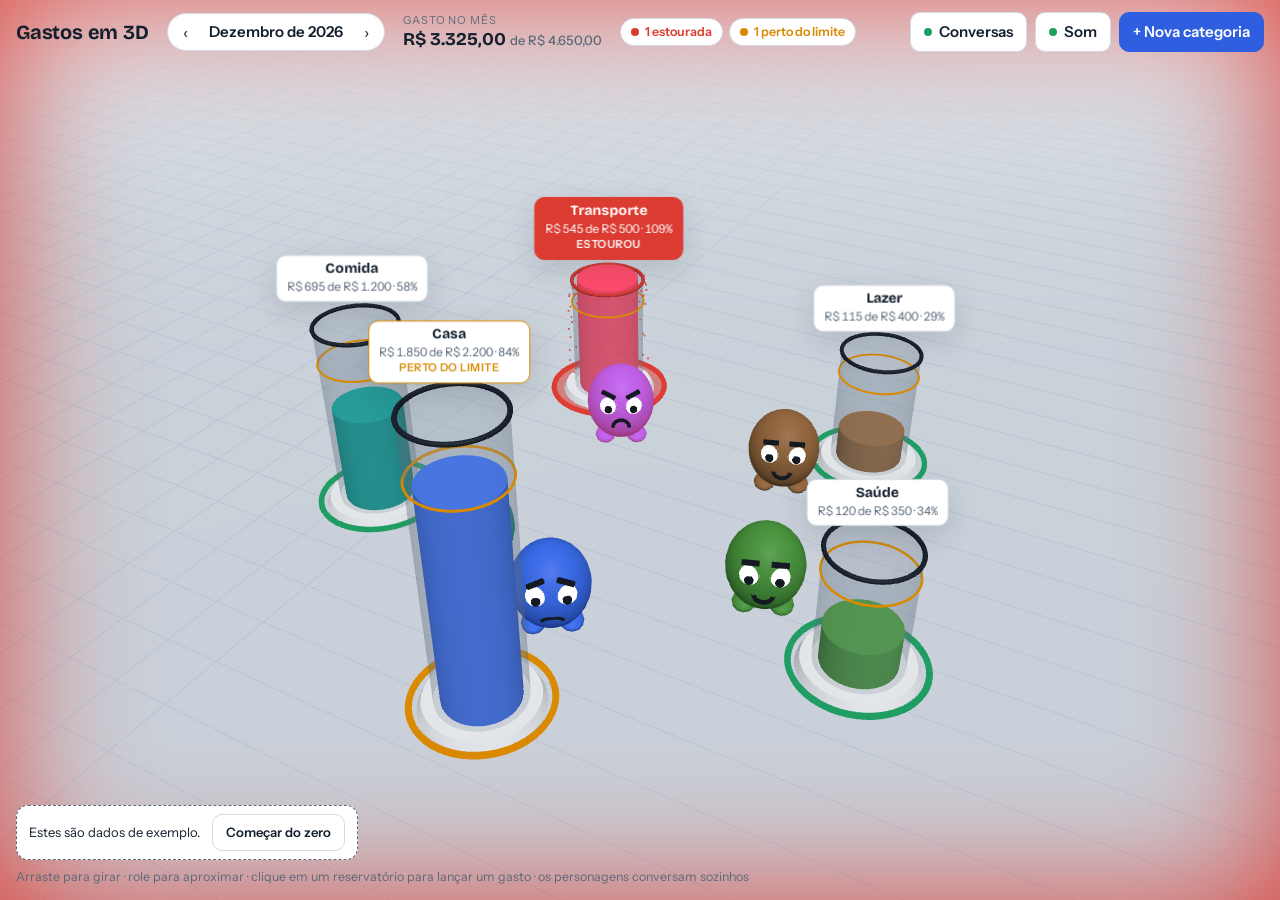
==== commit 2911f2da: "Gastos em 3D: personagens que ensinam, brigam e transferem limite Cada categoria ganha um personagem" ====
--- a/financas3d/index.html
+++ b/financas3d/index.html
@@ -92,6 +92,8 @@
 .btn:hover { background: var(--surface-2); }
 .btn.primario { background: var(--accent); border-color: var(--accent); color: var(--on-accent); }
 .btn.primario:hover { filter: brightness(1.08); background: var(--accent); }
+.btn[aria-pressed]::before { content: ""; display: inline-block; width: 8px; height: 8px; border-radius: 50%; margin-right: 7px; border: 2px solid var(--muted); vertical-align: 1px; }
+.btn[aria-pressed="true"]::before { background: var(--ok); border-color: var(--ok); }
 .btn.perigo { color: var(--crit); }
 .btn.bloco { width: 100%; }
 
@@ -112,7 +114,7 @@
 
 /* Painel da categoria */
 #painel {
-  position: absolute; top: 76px; bottom: 16px; right: max(16px, env(safe-area-inset-right, 0px)); width: 340px;
+  position: absolute; top: var(--topo-h, 76px); bottom: 16px; right: max(16px, env(safe-area-inset-right, 0px)); width: 340px;
   background: var(--surface); border: 1px solid var(--line); border-radius: 16px; box-shadow: var(--shadow);
   display: flex; flex-direction: column; overflow: hidden; z-index: 4;
 }
@@ -160,13 +162,29 @@
 .toast button { margin-left: auto; border: 0; background: transparent; color: inherit; font-size: 18px; line-height: 1; padding: 0 2px; }
 @keyframes entra { from { transform: translateY(-8px); opacity: 0; } }
 
+/* Balões de fala dos personagens */
+#baloes { position: absolute; inset: 0; pointer-events: none; overflow: hidden; z-index: 2; }
+.balao {
+  position: absolute; left: 0; top: 0; max-width: 230px; width: max-content; padding: 7px 11px; border-radius: 13px;
+  background: var(--surface); border: 2px solid var(--fg); font-weight: 600; font-size: 13px; line-height: 1.3; box-shadow: var(--shadow);
+}
+.balao::after { content: ""; position: absolute; left: 50%; bottom: -7px; width: 10px; height: 10px; margin-left: -5px; background: var(--surface); border: solid var(--fg); border-width: 0 2px 2px 0; transform: rotate(45deg); }
+.balao b { display: block; font: 700 11px var(--body); letter-spacing: .06em; text-transform: uppercase; color: var(--muted); }
+.balao.grito { background: var(--crit); border-color: var(--crit); color: #fff; font: 700 17px var(--display); }
+.balao.grito::after { background: var(--crit); border-color: var(--crit); }
+.toast.oferta { flex-wrap: wrap; align-items: center; }
+.toast.oferta span { flex: 1 1 100%; }
+.toast.oferta button { margin: 0; border: 1px solid var(--line); background: var(--surface-2); border-radius: 8px; padding: 6px 12px; font-size: 13px; font-weight: 600; }
+.toast.oferta button.sim { background: var(--accent); border-color: var(--accent); color: var(--on-accent); }
+
 .rodape { position: absolute; left: max(16px, env(safe-area-inset-left, 0px)); bottom: 14px; z-index: 3; display: flex; flex-direction: column; gap: 8px; align-items: flex-start; max-width: calc(100% - 32px); }
 .dica { color: var(--muted); font-size: 12.5px; margin: 0; }
 .exemplo { display: flex; flex-wrap: wrap; align-items: center; gap: 8px 12px; background: var(--surface); border: 1px dashed var(--muted); border-radius: 12px; padding: 8px 12px; font-size: 13px; }
 
 @media (max-width: 760px) {
   .marca { font-size: 17px; }
-  .acoes { margin-left: 0; }
+  .acoes { margin-left: 0; flex-wrap: wrap; }
+  .btn { white-space: nowrap; padding: 7px 10px; font-size: 13.5px; }
   #painel { top: auto; left: 0; right: 0; bottom: 0; width: auto; max-height: 50%; border-radius: 16px 16px 0 0; border-width: 1px 0 0; padding-bottom: env(safe-area-inset-bottom, 0px); }
   #toasts { top: calc(8px + env(safe-area-inset-top, 0px)); }
   .chips:empty { display: none; }
@@ -184,6 +202,7 @@
   <canvas id="cena" aria-label="Cena 3D com um reservatório para cada categoria de gasto"></canvas>
   <div id="vinheta"></div>
   <div id="labels"></div>
+  <div id="baloes" aria-live="off"></div>
 
   <header class="topo">
     <h1 class="marca">Gastos em 3D</h1>
@@ -195,7 +214,8 @@
     <div class="total"><small>Gasto no mês</small><strong class="num" id="total"></strong></div>
     <div class="chips" id="chips"></div>
     <div class="acoes">
-      <button type="button" class="btn" id="som" aria-pressed="true">Som ligado</button>
+      <button type="button" class="btn" id="papo" aria-pressed="true" title="Liga ou pausa as conversas entre os personagens">Conversas</button>
+      <button type="button" class="btn" id="som" aria-pressed="true" title="Liga ou desliga os sons de alerta">Som</button>
       <button type="button" class="btn primario" id="nova">+ Nova categoria</button>
     </div>
   </header>
@@ -208,7 +228,7 @@
       <span>Estes são dados de exemplo.</span>
       <button type="button" class="btn" id="zerar">Começar do zero</button>
     </div>
-    <p class="dica">Arraste para girar · role para aproximar · clique em um reservatório para lançar um gasto</p>
+    <p class="dica">Arraste para girar · role para aproximar · clique em um reservatório para lançar um gasto · os personagens conversam sozinhos</p>
   </div>
 </div>
 
@@ -336,7 +356,8 @@
 
 function montarCena() {
   const niveis = new Map([...tanques].map(([id, t]) => [id, t.nivel]));
-  tanques.forEach(t => scene.remove(t.grupo));
+  cancelarCena();
+  tanques.forEach(t => { scene.remove(t.grupo); scene.remove(t.boneco); });
   tanques.clear();
   const n = estado.categorias.length, raio = n <= 1 ? 0 : Math.max(3, n * 0.95);
   const maior = Math.max(1, ...estado.categorias.map(c => c.limite));
@@ -366,7 +387,10 @@
     gotas.visible = false; gotas.frustumCulled = false;
     grupo.add(base, liquido, vidro, aroTopo, aroAlerta, aroEstado, poca, gotas);
     scene.add(grupo);
-    tanques.set(cat.id, { cat, grupo, base, liquido, vidro, aroTopo, aroAlerta, aroEstado, poca, gotas, h, nivel: niveis.get(cat.id) || 0,
+    const rb = Math.max(1.7, raio - 1.9);
+    const casa = new THREE.Vector3(Math.cos(ang) * rb, 0, Math.sin(ang) * rb);
+    const boneco = criarBoneco(cat); boneco.position.copy(casa); boneco.scale.setScalar(1.5); scene.add(boneco);
+    tanques.set(cat.id, { cat, grupo, base, liquido, vidro, aroTopo, aroAlerta, aroEstado, poca, gotas, h, nivel: niveis.get(cat.id) || 0, boneco, casa, dest: casa.clone(), olhar: null,
       x: grupo.position.x, z: grupo.position.z, corBase: new THREE.Color(cat.cor), fase: Math.random() * 10 });
   });
   orbita.raioPadrao = raio * 2 + 10;
@@ -374,13 +398,183 @@
   montarRotulos();
 }
 
+/* ---------- Personagens: cada categoria tem um boneco que conversa, ensina e briga ---------- */
+const matOlho = new THREE.MeshBasicMaterial({ color: 0xffffff }), matPreto = new THREE.MeshBasicMaterial({ color: 0x141a22 });
+function criarBoneco(cat) {
+  const g = new THREE.Group();
+  const corpo = new THREE.Mesh(new THREE.SphereGeometry(0.42, 28, 20), new THREE.MeshStandardMaterial({ color: cat.cor, roughness: 0.55 }));
+  corpo.scale.y = 1.15; corpo.position.y = 0.55; corpo.userData.id = cat.id; g.add(corpo);
+  const partes = { corpo, sobr: [] };
+  for (const lado of [-1, 1]) {
+    const olho = new THREE.Mesh(new THREE.SphereGeometry(0.11, 16, 12), matOlho); olho.position.set(lado * 0.15, 0.68, 0.33);
+    const pupila = new THREE.Mesh(new THREE.SphereGeometry(0.05, 12, 10), matPreto); pupila.position.set(lado * 0.155, 0.68, 0.425);
+    const sob = new THREE.Mesh(new THREE.BoxGeometry(0.18, 0.045, 0.04), matPreto); sob.position.set(lado * 0.15, 0.85, 0.36); sob.userData.lado = lado;
+    const pe = new THREE.Mesh(new THREE.SphereGeometry(0.13, 12, 10), corpo.material); pe.scale.set(1, 0.6, 1.3); pe.position.set(lado * 0.2, 0.08, 0.05);
+    g.add(olho, pupila, sob, pe); partes.sobr.push(sob);
+  }
+  partes.boca = new THREE.Mesh(new THREE.TorusGeometry(0.1, 0.024, 8, 16, Math.PI), matPreto); partes.boca.position.set(0, 0.45, 0.42);
+  g.add(partes.boca); g.userData = partes; return g;
+}
+const poeira = new THREE.Points(new THREE.BufferGeometry().setAttribute('position', new THREE.BufferAttribute(new Float32Array(40 * 3), 3)),
+  new THREE.PointsMaterial({ size: 0.22, transparent: true, opacity: 0.8, color: 0xaab3bd }));
+poeira.visible = false; poeira.frustumCulled = false; scene.add(poeira);
+
+let cena = null, proximaCena = 4, alunoForcado = null, agoraS = 0;
+const baloes = new Map(), brigando = [], centroBriga = new THREE.Vector3();
+const sorteia = l => l[Math.floor(Math.random() * l.length)];
+function balao(id, texto, grito) {
+  tiraBalao(id);
+  const t = tanques.get(id); if (!t) return;
+  const el = document.createElement('div'); el.className = 'balao' + (grito ? ' grito' : '');
+  el.innerHTML = (grito ? '' : `<b>${esc(t.cat.nome)}</b>`) + esc(texto);
+  $('baloes').append(el); baloes.set(id, el);
+}
+function tiraBalao(id) { const el = baloes.get(id); if (el) { el.remove(); baloes.delete(id); } }
+function cancelarCena() {
+  cena = null; brigando.length = 0; baloes.forEach(el => el.remove()); baloes.clear(); proximaCena = agoraS + 5;
+  tanques.forEach(t => { t.dest.copy(t.casa); t.olhar = null; });
+}
+
+// Monta o roteiro: quem está bem ensina quem está mal; se o aluno não aceita (ou os dois estouraram), vira briga.
+function planejarCena() {
+  const lst = [...tanques.values()].map(t => ({ id: t.cat.id, t, cat: t.cat, st: situacao(t.cat) }));
+  if (lst.length < 2) return null;
+  const P = [], fala = (quem, texto, com) => P.push({ tipo: 'fala', quem, texto, com, dur: 1.9 + texto.length * 0.045 });
+  const pct = x => Math.round(x.st.r * 100);
+  const ruins = lst.filter(x => x.st.nivel !== 'ok');
+  let B = alunoForcado && ruins.find(x => x.id === alunoForcado); alunoForcado = null;
+  if (!B && ruins.length) B = sorteia(ruins.filter(x => x.st.nivel === 'crit').concat(ruins));
+  const ladoDe = x => { const d = x.t.casa.clone().normalize(); return x.t.casa.clone().add(new THREE.Vector3(-d.z, 0, d.x).multiplyScalar(1.4)); };
+
+  if (!B) {                                   // todo mundo dentro do limite: elogio
+    const A = sorteia(lst); B = sorteia(lst.filter(x => x !== A));
+    P.push({ tipo: 'andar', quem: A.id, para: ladoDe(B) });
+    fala(A.id, sorteia([`Boa, ${B.cat.nome}! Só ${pct(B)}% do limite.`, `${B.cat.nome}, ${pct(B)}% do limite. Assim sobra dinheiro no fim do mês!`]), B.id);
+    fala(B.id, sorteia(['Aprendi com você!', 'Devagar e sempre.', `E você em ${pct(A)}%. Estamos bem!`]), A.id);
+    P.push({ tipo: 'casa', quem: [A.id] }); return P;
+  }
+  const outros = lst.filter(x => x !== B), bons = outros.filter(x => x.st.nivel === 'ok');
+  const A = bons.length ? sorteia(bons) : sorteia(outros), ponto = ladoDe(B), crit = B.st.nivel === 'crit';
+  P.push({ tipo: 'andar', quem: A.id, para: ponto });
+  if (A.st.nivel === 'ok') {                  // lição
+    fala(A.id, crit ? `${B.cat.nome}, você estourou o limite em ${brl0.format(B.st.gasto - B.cat.limite)}!` : `${B.cat.nome}, cuidado: você já usou ${pct(B)}% do limite.`, B.id);
+    fala(A.id, sorteia([`Eu estou em ${pct(A)}%. Anoto tudo e paro antes do anel âmbar.`, `Olha eu: ${pct(A)}%. Antes de gastar, pergunto se dá para esperar.`, `Meu segredo? Limite é limite. Estou em ${pct(A)}%.`]), B.id);
+    if (crit && Math.random() < 0.5) {
+      fala(B.id, sorteia(['Cuida da sua vida!', 'Fácil falar, você nem tem boleto!', 'Não enche!']), A.id);
+      P.push({ tipo: 'briga', a: A.id, b: B.id, ponto, dur: 2.8 });
+      fala(B.id, 'Ai… tá bom. Vou me controlar.', A.id);
+      fala(A.id, 'Era só isso que eu queria ouvir.', B.id);
+    } else fala(B.id, crit ? 'Tem razão… passei do ponto.' : 'Verdade. Vou segurar até o fim do mês.', A.id);
+    const valor = crit ? Math.floor(Math.min((A.cat.limite - A.st.gasto) * 0.5, B.st.gasto - B.cat.limite + 10) / 10) * 10 : 0;
+    if (valor >= 10) {
+      fala(A.id, `Posso te passar ${brl0.format(valor)} do meu limite.`, B.id);
+      P.push({ tipo: 'proposta', de: A.id, para: B.id, valor });
+    }
+  } else {                                    // ninguém está bem: um acusa o outro
+    fala(A.id, `${B.cat.nome}, você gasta demais!`, B.id);
+    fala(B.id, `Olha quem fala! Você está em ${pct(A)}%!`, A.id);
+    P.push({ tipo: 'briga', a: A.id, b: B.id, ponto, dur: 2.8 });
+    fala(A.id, 'Chega… nós dois precisamos de freio.', B.id);
+    fala(B.id, 'Trégua. Sem gastos até o mês virar.', A.id);
+  }
+  P.push({ tipo: 'casa', quem: [A.id] });
+  return P;
+}
+function iniciarPasso(p) {
+  const t = tanques.get(p.quem);
+  if (p.tipo === 'andar' && t) t.dest.copy(p.para);
+  if (p.tipo === 'fala' && t) { balao(p.quem, p.texto); t.olhar = p.com; const o = tanques.get(p.com); if (o) o.olhar = p.quem; }
+  if (p.tipo === 'briga') {
+    const a = tanques.get(p.a), b = tanques.get(p.b);
+    centroBriga.copy(a.boneco.position).add(b.boneco.position).multiplyScalar(0.5); centroBriga.y = 0;
+    brigando.push(p.a, p.b); balao(p.a, 'POW!', true); balao(p.b, 'TOMA!', true); bip('warn');
+  }
+  if (p.tipo === 'proposta') oferta(p.de, p.para, p.valor);
+  if (p.tipo === 'casa') p.quem.forEach(id => { const x = tanques.get(id); if (x) { x.dest.copy(x.casa); x.olhar = null; } });
+}
+function terminarPasso(p) {
+  if (p.tipo === 'fala') tiraBalao(p.quem);
+  if (p.tipo === 'briga') {
+    brigando.length = 0; tiraBalao(p.a); tiraBalao(p.b);
+    const a = tanques.get(p.a), b = tanques.get(p.b);
+    a.boneco.position.copy(p.ponto); a.dest.copy(p.ponto); b.boneco.position.copy(b.casa); b.dest.copy(b.casa);
+  }
+}
+function tickCena(s) {
+  if (!cena) {
+    if (estado.conversas !== false && s > proximaCena && !document.hidden) { const P = planejarCena(); if (P) cena = { P, i: 0, t0: -1 }; else proximaCena = s + 5; }
+    return;
+  }
+  const p = cena.P[cena.i];
+  if (!p) { cena = null; tanques.forEach(t => { t.olhar = null; }); proximaCena = s + 8 + Math.random() * 6; return; }
+  if (cena.t0 < 0) { cena.t0 = s; iniciarPasso(p); }
+  let fim = true;
+  if (p.tipo === 'andar') { const t = tanques.get(p.quem); fim = !t || t.boneco.position.distanceTo(t.dest) < 0.3 || s - cena.t0 > 6; }
+  else if (p.tipo === 'fala' || p.tipo === 'briga') fim = s - cena.t0 > p.dur;
+  if (fim) { terminarPasso(p); cena.i++; cena.t0 = -1; }
+}
+function oferta(de, para, valor) {
+  const a = estado.categorias.find(c => c.id === de), b = estado.categorias.find(c => c.id === para); if (!a || !b) return;
+  const el = document.createElement('div'); el.className = 'toast oferta';
+  el.innerHTML = `<span>${esc(a.nome)} oferece ${brl0.format(valor)} do seu limite para ${esc(b.nome)}.</span><button type="button" class="sim">Transferir</button><button type="button">Agora não</button>`;
+  const [sim, nao] = el.querySelectorAll('button');
+  nao.onclick = () => el.remove();
+  sim.onclick = () => {
+    el.remove();
+    if (!estado.categorias.includes(a) || !estado.categorias.includes(b) || a.limite - valor <= 0) return;
+    a.limite -= valor; b.limite += valor; salvar(); montarCena(); focar();
+    aviso(`${brl0.format(valor)} do limite de ${a.nome} passaram para ${b.nome}.`);
+  };
+  $('toasts').append(el); setTimeout(() => el.remove(), 20000);
+}
+function animarBonecos(s, dt, w, h) {
+  tanques.forEach((t, id) => {
+    const b = t.boneco, st = situacao(t.cat), k = brigando.indexOf(id);
+    if (k >= 0) {                              // bolo de briga: giram um em volta do outro
+      const a = s * 13 + k * Math.PI;
+      b.position.set(centroBriga.x + Math.cos(a) * 0.6, Math.abs(Math.sin(s * 17 + k)) * 0.3, centroBriga.z + Math.sin(a) * 0.6);
+      b.rotation.y += dt * 14;
+    } else {
+      const dx = t.dest.x - b.position.x, dz = t.dest.z - b.position.z, d = Math.hypot(dx, dz); let rot;
+      if (d > 0.04) {
+        const passo = Math.min(d, 3.6 * dt); b.position.x += dx / d * passo; b.position.z += dz / d * passo;
+        b.position.y = reduzMovimento ? 0 : Math.abs(Math.sin(s * 11 + t.fase)) * 0.16; rot = Math.atan2(dx, dz);
+      } else {
+        b.position.y = reduzMovimento ? 0 : (st.nivel === 'crit' ? Math.abs(Math.sin(s * 9 + t.fase)) * 0.07 : Math.max(0, Math.sin(s * 2.2 + t.fase)) * 0.03);
+        const o = t.olhar && tanques.get(t.olhar), alvo = o ? o.boneco.position : camera.position;
+        rot = Math.atan2(alvo.x - b.position.x, alvo.z - b.position.z);
+      }
+      b.rotation.y += Math.atan2(Math.sin(rot - b.rotation.y), Math.cos(rot - b.rotation.y)) * (1 - Math.exp(-dt * 10));
+    }
+    // humor: tranquilo, preocupado ou bravo
+    const u = b.userData, bravo = st.nivel === 'crit' || k >= 0;
+    u.sobr.forEach(sb => { sb.rotation.z = bravo ? sb.userData.lado * 0.55 : st.nivel === 'warn' ? -sb.userData.lado * 0.4 : 0; });
+    u.boca.rotation.z = bravo || st.nivel === 'warn' ? 0 : Math.PI; u.boca.scale.y = !bravo && st.nivel === 'warn' ? 0.25 : 1;
+    u.boca.position.y = bravo || st.nivel === 'warn' ? 0.42 : 0.5;
+    u.corpo.material.emissive.copy(corTema.crit); u.corpo.material.emissiveIntensity = bravo ? 0.25 + 0.2 * Math.sin(s * 9) : 0;
+  });
+  poeira.visible = brigando.length > 0;
+  if (poeira.visible) {
+    const p = poeira.geometry.attributes.position;
+    for (let i = 0; i < 40; i++) { const a = i * 2.4 + s * 3, r = 0.4 + ((s * 1.7 + i * 0.21) % 1) * 1.0; p.setXYZ(i, centroBriga.x + Math.cos(a) * r, 0.15 + ((i * 0.37 + s) % 1) * 1.4, centroBriga.z + Math.sin(a) * r); }
+    p.needsUpdate = true;
+  }
+  baloes.forEach((el, id) => {
+    const t = tanques.get(id); if (!t) return;
+    tmp.set(t.boneco.position.x, t.boneco.position.y + 1.75, t.boneco.position.z).project(camera);
+    el.style.visibility = tmp.z > 1 ? 'hidden' : 'visible';
+    const x = Math.min(w - 120, Math.max(120, (tmp.x * 0.5 + 0.5) * w));
+    el.style.transform = `translate(-50%,-100%) translate(${x.toFixed(1)}px,${((-tmp.y * 0.5 + 0.5) * h - 8).toFixed(1)}px)`;
+  });
+}
+
 /* Câmera em órbita */
 const orbita = { teta: Math.PI / 2 - 0.5, fi: 0.98, raio: 16, raioAlvo: 16, raioPadrao: 16, alvo: new THREE.Vector3(0, 1.6, 0), alvoDesejado: new THREE.Vector3(0, 1.6, 0), desvioX: 0, desvioY: 0, tetaAlvo: null };
 function focar() {
-  const t = tanques.get(selecionada);
-  if (t) { orbita.alvoDesejado.set(t.x, t.h * 0.55, t.z); orbita.raioAlvo = Math.min(orbita.raioPadrao, (7 + t.h * 1.3) * (app.clientWidth <= 760 ? 1.9 : 1));
+  const t = tanques.get(selecionada), longe = orbita.raioPadrao * (app.clientWidth <= 760 ? 1.7 : 1);
+  if (t) { orbita.alvoDesejado.set(t.x, t.h * 0.55, t.z); orbita.raioAlvo = Math.min(longe, (7 + t.h * 1.3) * (app.clientWidth <= 760 ? 1.9 : 1));
     orbita.tetaAlvo = tanques.size > 1 ? Math.atan2(t.z, t.x) : null; }
-  else { orbita.alvoDesejado.set(0, 1.6, 0); orbita.raioAlvo = orbita.raioPadrao; orbita.tetaAlvo = null; }
+  else { orbita.alvoDesejado.set(0, 1.6, 0); orbita.raioAlvo = longe; orbita.tetaAlvo = null; }
 }
 
 const ponteiros = new Map(); let arrasto = 0, pinca = 0;
@@ -389,7 +583,7 @@
   const r = canvas.getBoundingClientRect();
   ndc.set(((ev.clientX - r.left) / r.width) * 2 - 1, -((ev.clientY - r.top) / r.height) * 2 + 1);
   raio.setFromCamera(ndc, camera);
-  const hit = raio.intersectObjects([...tanques.values()].map(t => t.vidro))[0];
+  const hit = raio.intersectObjects([...tanques.values()].flatMap(t => [t.vidro, t.boneco.userData.corpo]))[0];
   return hit ? hit.object.userData.id : null;
 }
 canvas.addEventListener('pointerdown', ev => { canvas.setPointerCapture(ev.pointerId); ponteiros.set(ev.pointerId, { x: ev.clientX, y: ev.clientY }); arrasto = 0; pinca = 0; });
@@ -399,7 +593,7 @@
   const dx = ev.clientX - p.x, dy = ev.clientY - p.y; p.x = ev.clientX; p.y = ev.clientY;
   if (ponteiros.size === 2) {
     const [a, b] = [...ponteiros.values()], d = Math.hypot(a.x - b.x, a.y - b.y);
-    if (pinca) orbita.raioAlvo = Math.min(45, Math.max(4, orbita.raioAlvo * pinca / d));
+    if (pinca) orbita.raioAlvo = Math.min(60, Math.max(4, orbita.raioAlvo * pinca / d));
     pinca = d; arrasto = 99; return;
   }
   arrasto += Math.abs(dx) + Math.abs(dy);
@@ -417,6 +611,7 @@
 function redimensionar() {
   const w = app.clientWidth, h = app.clientHeight;
   renderer.setSize(w, h, false); camera.aspect = w / h; camera.updateProjectionMatrix();
+  app.style.setProperty('--topo-h', (document.querySelector('.topo').offsetHeight + 4) + 'px');
 }
 new ResizeObserver(redimensionar).observe(app);
 
@@ -489,6 +684,7 @@
     const c = moedas[i]; c.v += 22 * dt; c.m.position.y -= c.v * dt; c.m.rotation.z += dt * 12;
     if (c.m.position.y <= c.chao) { scene.remove(c.m); moedas.splice(i, 1); }
   }
+  agoraS = s; tickCena(s); animarBonecos(s, dt, w, h);
   renderer.render(scene, camera);
   requestAnimationFrame(quadro);
 }
@@ -521,9 +717,10 @@
   $('chips').innerHTML = chips.join('');
   $('vinheta').className = cont.crit ? 'crit' : cont.warn ? 'warn' : '';
   $('exemplo').hidden = !estado.exemplo;
-  $('som').textContent = estado.som ? 'Som ligado' : 'Som desligado';
   $('som').setAttribute('aria-pressed', String(!!estado.som));
+  $('papo').setAttribute('aria-pressed', String(estado.conversas !== false));
   desenharPainel();
+  app.style.setProperty('--topo-h', (document.querySelector('.topo').offsetHeight + 4) + 'px');
 }
 
 function selecionar(id) {
@@ -626,6 +823,7 @@
     $('g-valor').value = ''; $('g-desc').value = '';
     soltarMoeda(cat.id); atualizar(); $('g-valor').focus();
     const st = situacao(cat);
+    if (st.nivel !== 'ok') { alunoForcado = cat.id; if (!cena) proximaCena = agoraS + 1.5; }
     if (st.nivel === 'crit') { aviso(`${cat.nome}: ${st.texto[0].toLowerCase() + st.texto.slice(1)}.`, 'crit'); bip('crit'); }
     else if (st.nivel === 'warn' ) { aviso(`Atenção, ${cat.nome} chegou a ${Math.round(st.r * 100)}% do limite. Restam ${brl.format(cat.limite - st.gasto)}.`, 'warn'); if (antes !== 'warn') bip('warn'); }
   }
@@ -655,6 +853,7 @@
 $('mes-prox').onclick = () => mudarMes(1);
 $('nova').onclick = () => selecionar('nova');
 $('som').onclick = () => { estado.som = !estado.som; salvar(); atualizar(); if (estado.som) bip('warn'); };
+$('papo').onclick = () => { estado.conversas = estado.conversas === false; salvar(); if (estado.conversas === false) cancelarCena(); else proximaCena = agoraS + 1; atualizar(); };
 $('zerar').onclick = () => { estado = { categorias: [], gastos: [], exemplo: false, som: estado.som }; salvar(); selecionada = 'nova'; montarCena(); focar(); };
 window.addEventListener('keydown', ev => { if (ev.key === 'Escape' && selecionada) selecionar(null); });
 
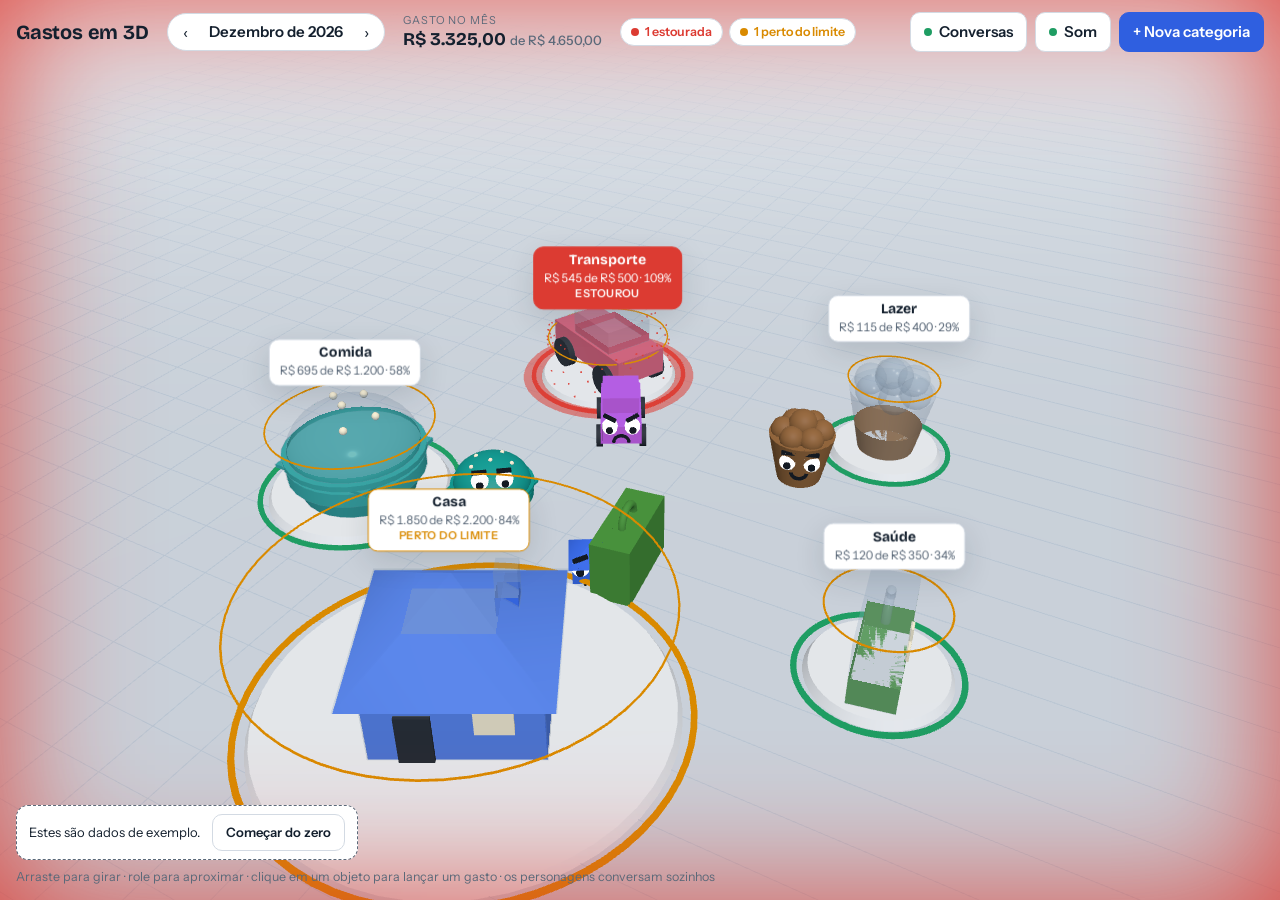
==== commit eb242163: "Gastos em 3D: trocar cilindros pelo objeto de cada gasto Cada categoria agora é um modelo 3D do próp" ====
--- a/financas3d/index.html
+++ b/financas3d/index.html
@@ -9,7 +9,7 @@
 <link rel="stylesheet" href="https://fonts.googleapis.com/css2?family=Bricolage+Grotesque:opsz,wght@12..96,500;12..96,700&family=Instrument+Sans:wght@400;500;600&display=swap">
 <style>
 /* Layout: a cena 3D ocupa a tela inteira; barra de resumo no topo, painel da categoria
-   flutuando à direita (vira folha inferior no celular), rótulos presos aos reservatórios. */
+   flutuando à direita (vira folha inferior no celular), rótulos presos aos objetos. */
 :root {
   --bg: #e9eef3;          /* céu da cena */
   --floor: #d5dde6;       /* piso */
@@ -97,7 +97,7 @@
 .btn.perigo { color: var(--crit); }
 .btn.bloco { width: 100%; }
 
-/* Rótulos presos aos reservatórios */
+/* Rótulos presos aos objetos */
 .rotulo {
   position: absolute; left: 0; top: 0; pointer-events: auto; text-align: center; white-space: nowrap;
   background: var(--surface); border: 1px solid var(--line); border-radius: 10px; padding: 5px 10px 6px;
@@ -138,7 +138,7 @@
 .campos { display: grid; grid-template-columns: 1fr 1fr; gap: 10px; }
 .campos .largo { grid-column: 1 / -1; }
 label { display: flex; flex-direction: column; gap: 4px; font-size: 12px; font-weight: 600; color: var(--muted); min-width: 0; }
-input[type="text"], input[type="date"] {
+input[type="text"], input[type="date"], select {
   width: 100%; min-width: 0; padding: 9px 10px; border-radius: 9px; border: 1px solid var(--line); background: var(--surface); color: var(--fg); font-size: 15px;
 }
 input[type="range"] { width: 100%; accent-color: var(--warn); }
@@ -199,7 +199,7 @@
 </style>
 
 <div id="app">
-  <canvas id="cena" aria-label="Cena 3D com um reservatório para cada categoria de gasto"></canvas>
+  <canvas id="cena" aria-label="Cena 3D com um objeto para cada categoria de gasto"></canvas>
   <div id="vinheta"></div>
   <div id="labels"></div>
   <div id="baloes" aria-live="off"></div>
@@ -228,7 +228,7 @@
       <span>Estes são dados de exemplo.</span>
       <button type="button" class="btn" id="zerar">Começar do zero</button>
     </div>
-    <p class="dica">Arraste para girar · role para aproximar · clique em um reservatório para lançar um gasto · os personagens conversam sozinhos</p>
+    <p class="dica">Arraste para girar · role para aproximar · clique em um objeto para lançar um gasto · os personagens conversam sozinhos</p>
   </div>
 </div>
 
@@ -325,6 +325,7 @@
 /* ---------- Cena 3D ---------- */
 const canvas = $('cena'), app = $('app');
 const renderer = new THREE.WebGLRenderer({ canvas, antialias: true });
+renderer.localClippingEnabled = true;
 renderer.setPixelRatio(Math.min(window.devicePixelRatio || 1, 2));
 const scene = new THREE.Scene();
 scene.fog = new THREE.Fog(0xffffff, 22, 60);
@@ -345,13 +346,12 @@
   if (grade) { scene.remove(grade); grade.geometry.dispose(); }
   grade = new THREE.GridHelper(60, 60, v('--grid'), v('--grid')); grade.position.y = 0.01; scene.add(grade);
   for (const k of ['ok', 'warn', 'crit', 'glass', 'fg']) corTema[k].set(v('--' + k));
-  tanques.forEach(t => { t.vidro.material.color.copy(corTema.glass); t.aroAlerta.material.color.copy(corTema.warn); t.base.material.color.set(v('--surface-2')); });
+  tanques.forEach(t => { t.matFantasma.color.copy(corTema.glass); t.aroAlerta.material.color.copy(corTema.warn); t.base.material.color.set(v('--surface-2')); });
 }
 
 const tanques = new Map();   // id -> objetos 3D e estado da animação
 const moedas = [];
 const reduzMovimento = window.matchMedia('(prefers-reduced-motion: reduce)').matches;
-const geoLiquido = new THREE.CylinderGeometry(0.6, 0.6, 1, 40).translate(0, 0.5, 0);
 const N_GOTAS = 70;
 
 function montarCena() {
@@ -359,38 +359,46 @@
   cancelarCena();
   tanques.forEach(t => { scene.remove(t.grupo); scene.remove(t.boneco); });
   tanques.clear();
-  const n = estado.categorias.length, raio = n <= 1 ? 0 : Math.max(3, n * 0.95);
+  const n = estado.categorias.length, raio = n <= 1 ? 0 : Math.max(3.6, n * 1.1);
   const maior = Math.max(1, ...estado.categorias.map(c => c.limite));
   estado.categorias.forEach((cat, i) => {
     const ang = Math.PI / 2 + (i / n) * Math.PI * 2;
-    const h = 1.6 + 3.2 * (cat.limite / maior);
+    const forma = formaDe(cat), escala = 1.7 + 0.9 * (cat.limite / maior);
     const grupo = new THREE.Group();
     grupo.position.set(Math.cos(ang) * raio, 0, Math.sin(ang) * raio);
-    const base = new THREE.Mesh(new THREE.CylinderGeometry(0.88, 0.95, 0.14, 40), new THREE.MeshStandardMaterial({ roughness: 0.6 }));
+    // o objeto aparece duas vezes: um "fantasma" translúcido inteiro e uma cópia colorida cortada na altura do gasto
+    const plano = new THREE.Plane(new THREE.Vector3(0, -1, 0), 0.14);
+    const matCheio = new THREE.MeshStandardMaterial({ color: cat.cor, roughness: 0.35, emissive: cat.cor, emissiveIntensity: 0.12, clippingPlanes: [plano], side: THREE.DoubleSide });
+    const matFantasma = new THREE.MeshStandardMaterial({ transparent: true, opacity: 0.3, roughness: 0.2, depthWrite: false });
+    const cheio = construirForma(forma, matCheio, 0), fantasma = construirForma(forma, matFantasma, 1);
+    const dim = new THREE.Box3().setFromObject(cheio).getSize(new THREE.Vector3());
+    const h = dim.y * escala, rad = Math.max(dim.x, dim.z) / 2 * escala;
+    cheio.scale.setScalar(escala); fantasma.scale.setScalar(escala * 1.012);
+    const modelo = new THREE.Group(); modelo.add(cheio, fantasma); modelo.position.y = 0.14;
+    modelo.rotation.y = Math.atan2(Math.cos(ang), Math.sin(ang)) + 0.5;   // frente para fora da roda, levemente de lado
+    fantasma.traverse(o => { o.renderOrder = 2; });
+    const base = new THREE.Mesh(new THREE.CylinderGeometry(rad + 0.2, rad + 0.28, 0.14, 48), new THREE.MeshStandardMaterial({ roughness: 0.6 }));
     base.position.y = 0.07;
-    const liquido = new THREE.Mesh(geoLiquido, new THREE.MeshStandardMaterial({ color: cat.cor, roughness: 0.25, emissive: cat.cor, emissiveIntensity: 0.12 }));
-    liquido.position.y = 0.14;
-    const vidro = new THREE.Mesh(new THREE.CylinderGeometry(0.7, 0.7, h, 40, 1, true),
-      new THREE.MeshStandardMaterial({ transparent: true, opacity: 0.22, roughness: 0.05, metalness: 0.2, side: THREE.DoubleSide, depthWrite: false }));
-    vidro.position.y = 0.14 + h / 2; vidro.userData.id = cat.id; vidro.renderOrder = 2;
-    const aroTopo = new THREE.Mesh(new THREE.TorusGeometry(0.7, 0.035, 10, 48), new THREE.MeshStandardMaterial({ roughness: 0.4 }));
-    aroTopo.rotation.x = Math.PI / 2; aroTopo.position.y = 0.14 + h;
-    const aroAlerta = new THREE.Mesh(new THREE.TorusGeometry(0.71, 0.018, 8, 48), new THREE.MeshBasicMaterial());
+    const vidro = new THREE.Mesh(new THREE.CylinderGeometry(rad, rad, h, 16), new THREE.MeshBasicMaterial({ transparent: true, opacity: 0, depthWrite: false }));
+    vidro.position.y = 0.14 + h / 2; vidro.userData.id = cat.id;   // área clicável
+    const aroTopo = new THREE.Mesh(new THREE.TorusGeometry(rad * 1.08, 0.035, 10, 64), new THREE.MeshStandardMaterial({ roughness: 0.4 }));
+    aroTopo.visible = false;   // o topo do próprio objeto já marca o limite
+    const aroAlerta = new THREE.Mesh(new THREE.TorusGeometry(rad * 1.06, 0.016, 8, 64), new THREE.MeshBasicMaterial());
     aroAlerta.rotation.x = Math.PI / 2; aroAlerta.position.y = 0.14 + h * cat.alerta;
-    const aroEstado = new THREE.Mesh(new THREE.TorusGeometry(1.05, 0.05, 10, 56), new THREE.MeshBasicMaterial());
+    const aroEstado = new THREE.Mesh(new THREE.TorusGeometry(rad + 0.42, 0.05, 10, 64), new THREE.MeshBasicMaterial());
     aroEstado.rotation.x = Math.PI / 2; aroEstado.position.y = 0.06;
-    const poca = new THREE.Mesh(new THREE.CircleGeometry(1, 40), new THREE.MeshBasicMaterial({ transparent: true, opacity: 0.55 }));
+    const poca = new THREE.Mesh(new THREE.CircleGeometry(1, 48), new THREE.MeshBasicMaterial({ transparent: true, opacity: 0.55 }));
     poca.rotation.x = -Math.PI / 2; poca.position.y = 0.03; poca.visible = false;
     const pos = new Float32Array(N_GOTAS * 3);
     const gotas = new THREE.Points(new THREE.BufferGeometry().setAttribute('position', new THREE.BufferAttribute(pos, 3)),
       new THREE.PointsMaterial({ size: 0.09, transparent: true, opacity: 0.9 }));
     gotas.visible = false; gotas.frustumCulled = false;
-    grupo.add(base, liquido, vidro, aroTopo, aroAlerta, aroEstado, poca, gotas);
+    grupo.add(base, modelo, vidro, aroTopo, aroAlerta, aroEstado, poca, gotas);
     scene.add(grupo);
-    const rb = Math.max(1.7, raio - 1.9);
+    const rb = n <= 1 ? rad + 1.4 : Math.max(1.7, raio - rad - 1.2);
     const casa = new THREE.Vector3(Math.cos(ang) * rb, 0, Math.sin(ang) * rb);
     const boneco = criarBoneco(cat); boneco.position.copy(casa); boneco.scale.setScalar(1.5); scene.add(boneco);
-    tanques.set(cat.id, { cat, grupo, base, liquido, vidro, aroTopo, aroAlerta, aroEstado, poca, gotas, h, nivel: niveis.get(cat.id) || 0, boneco, casa, dest: casa.clone(), olhar: null,
+    tanques.set(cat.id, { cat, grupo, base, plano, matCheio, matFantasma, rad, vidro, aroTopo, aroAlerta, aroEstado, poca, gotas, h, nivel: niveis.get(cat.id) || 0, boneco, casa, dest: casa.clone(), olhar: null,
       x: grupo.position.x, z: grupo.position.z, corBase: new THREE.Color(cat.cor), fase: Math.random() * 10 });
   });
   orbita.raioPadrao = raio * 2 + 10;
@@ -400,19 +408,74 @@
 
 /* ---------- Personagens: cada categoria tem um boneco que conversa, ensina e briga ---------- */
 const matOlho = new THREE.MeshBasicMaterial({ color: 0xffffff }), matPreto = new THREE.MeshBasicMaterial({ color: 0x141a22 });
+const matDetalhe = new THREE.MeshStandardMaterial({ color: 0x2a323d, roughness: 0.7 }), matClaro = new THREE.MeshStandardMaterial({ color: 0xfff6dc, roughness: 0.6 });
+const FORMAS = { casa: 'Casa', carro: 'Carro', comida: 'Comida', lazer: 'Lazer (pipoca)', saude: 'Saúde (maleta)', educacao: 'Educação (livros)', moedas: 'Moedas' };
+const PISTAS = [
+  ['casa', /casa|aluguel|morad|condom|apart|imovel|iptu|\blar\b/],
+  ['carro', /carro|transp|combust|gasolin|uber|veicul|\bauto|moto|onibus|estacion|pedagio/],
+  ['comida', /comida|aliment|mercado|restaur|feira|lanche|ifood|padaria|almoco|janta/],
+  ['lazer', /lazer|divers|cinema|jogo|game|stream|passeio|viagem|festa/],
+  ['saude', /saude|farmac|medic|remedio|plano|dentist|academia/],
+  ['educacao', /educa|escola|curso|faculd|livro|estud/],
+];
+// O formato vem da escolha do usuário ou, no automático, do nome da categoria.
+function formaDe(cat) {
+  if (FORMAS[cat.forma]) return cat.forma;
+  const nome = cat.nome.toLowerCase().normalize('NFD').replace(/[̀-ͯ]/g, '');
+  const achou = PISTAS.find(([, re]) => re.test(nome));
+  return achou ? achou[0] : 'moedas';
+}
+// Onde fica o rosto do personagem em cada formato (y, z dos olhos, z da boca), em unidades do modelo.
+const ROSTO = { casa: [0.27, 0.4, 0.4], carro: [0.37, 0.65, 0.65], comida: [0.6, 0.44, 0.57], lazer: [0.36, 0.38, 0.35], saude: [0.33, 0.21, 0.21], educacao: [0.3, 0.37, 0.37], moedas: [0.33, 0.45, 0.45] };
+// det: 0 = só o corpo; 1 = corpo + todos os detalhes; 2 = corpo + detalhes que não ficam na frente (para caber o rosto)
+function construirForma(tipo, mat, det) {
+  const g = new THREE.Group();
+  const M = (geo, x, y, z, m) => { const o = new THREE.Mesh(geo, m || mat); o.position.set(x, y, z); g.add(o); return o; };
+  const box = (a, b, c) => new THREE.BoxGeometry(a, b, c), cil = (rt, rb, hh) => new THREE.CylinderGeometry(rt, rb, hh, 28);
+  if (tipo === 'casa') {
+    M(box(1, 0.55, 0.8), 0, 0.275, 0);
+    M(new THREE.ConeGeometry(0.82, 0.45, 4), 0, 0.775, 0).rotation.y = Math.PI / 4;
+    M(box(0.13, 0.3, 0.13), 0.28, 0.82, -0.1);
+    if (det === 1) { M(box(0.2, 0.34, 0.03), -0.22, 0.17, 0.405, matDetalhe); M(box(0.22, 0.2, 0.03), 0.22, 0.32, 0.405, matClaro); }
+  } else if (tipo === 'carro') {
+    M(box(0.62, 0.3, 1.3), 0, 0.33, 0); M(box(0.56, 0.27, 0.68), 0, 0.61, -0.08);
+    if (det) for (const x of [-0.33, 0.33]) for (const z of [-0.4, 0.4]) M(cil(0.17, 0.17, 0.1), x, 0.17, z, matDetalhe).rotation.z = Math.PI / 2;
+    if (det === 1) for (const x of [-0.2, 0.2]) M(box(0.13, 0.08, 0.03), x, 0.38, 0.655, matClaro);
+  } else if (tipo === 'comida') {
+    M(cil(0.55, 0.5, 0.18), 0, 0.09, 0); M(cil(0.6, 0.6, 0.13), 0, 0.245, 0);
+    M(box(0.95, 0.035, 0.95), 0, 0.33, 0).rotation.y = 0.78; M(cil(0.62, 0.62, 0.05), 0, 0.375, 0);
+    M(new THREE.SphereGeometry(0.57, 28, 14, 0, Math.PI * 2, 0, Math.PI / 2), 0, 0.4, 0).scale.y = 0.72;
+    if (det) for (const [x, z] of [[-0.2, -0.15], [0.18, -0.2], [0, 0.05], [-0.28, 0.1], [0.3, 0.08]]) M(new THREE.SphereGeometry(0.035, 8, 6), x, 0.4 + 0.72 * Math.sqrt(0.57 * 0.57 - x * x - z * z), z, matClaro);
+  } else if (tipo === 'lazer') {
+    M(cil(0.45, 0.3, 0.7), 0, 0.35, 0);
+    for (let i = 0; i < 6; i++) M(new THREE.SphereGeometry(0.17, 12, 10), Math.cos(i * 1.05) * 0.26, 0.74, Math.sin(i * 1.05) * 0.26);
+    M(new THREE.SphereGeometry(0.2, 12, 10), 0, 0.85, 0);
+  } else if (tipo === 'saude') {
+    M(box(1, 0.66, 0.42), 0, 0.33, 0); M(new THREE.TorusGeometry(0.16, 0.04, 8, 16, Math.PI), 0, 0.66, 0);
+    if (det === 1) { M(box(0.36, 0.1, 0.03), 0, 0.36, 0.215, matClaro); M(box(0.1, 0.36, 0.03), 0, 0.36, 0.215, matClaro); }
+  } else if (tipo === 'educacao') {
+    [0, 0.22, -0.14].forEach((r, i) => { M(box(0.9, 0.2, 0.66), 0, 0.1 + i * 0.21, 0).rotation.y = r; });
+  } else {
+    for (let i = 0; i < 6; i++) M(cil(0.42, 0.42, 0.1), i % 2 ? 0.04 : -0.03, 0.05 + i * 0.115, (i % 3 - 1) * 0.03);
+  }
+  return g;
+}
+// Personagem: miniatura do objeto do gasto, com olhos, sobrancelhas e boca
 function criarBoneco(cat) {
-  const g = new THREE.Group();
-  const corpo = new THREE.Mesh(new THREE.SphereGeometry(0.42, 28, 20), new THREE.MeshStandardMaterial({ color: cat.cor, roughness: 0.55 }));
-  corpo.scale.y = 1.15; corpo.position.y = 0.55; corpo.userData.id = cat.id; g.add(corpo);
-  const partes = { corpo, sobr: [] };
+  const g = new THREE.Group(), tipo = formaDe(cat);
+  const mat = new THREE.MeshStandardMaterial({ color: cat.cor, roughness: 0.55 });
+  const modelo = construirForma(tipo, mat, 2), dim = new THREE.Box3().setFromObject(modelo).getSize(new THREE.Vector3());
+  const k = Math.min(1 / dim.y, 1.15 / Math.max(dim.x, dim.z)); modelo.scale.setScalar(k); g.add(modelo);
+  const corpo = new THREE.Mesh(new THREE.SphereGeometry(0.62, 12, 10), new THREE.MeshBasicMaterial({ transparent: true, opacity: 0, depthWrite: false }));
+  corpo.position.y = 0.5; corpo.userData.id = cat.id; g.add(corpo);   // área clicável
+  const [fy, fz, fb] = ROSTO[tipo].map(v => v * k), partes = { corpo, mat, sobr: [], bocaY: fy - 0.13 };
   for (const lado of [-1, 1]) {
-    const olho = new THREE.Mesh(new THREE.SphereGeometry(0.11, 16, 12), matOlho); olho.position.set(lado * 0.15, 0.68, 0.33);
-    const pupila = new THREE.Mesh(new THREE.SphereGeometry(0.05, 12, 10), matPreto); pupila.position.set(lado * 0.155, 0.68, 0.425);
-    const sob = new THREE.Mesh(new THREE.BoxGeometry(0.18, 0.045, 0.04), matPreto); sob.position.set(lado * 0.15, 0.85, 0.36); sob.userData.lado = lado;
-    const pe = new THREE.Mesh(new THREE.SphereGeometry(0.13, 12, 10), corpo.material); pe.scale.set(1, 0.6, 1.3); pe.position.set(lado * 0.2, 0.08, 0.05);
-    g.add(olho, pupila, sob, pe); partes.sobr.push(sob);
-  }
-  partes.boca = new THREE.Mesh(new THREE.TorusGeometry(0.1, 0.024, 8, 16, Math.PI), matPreto); partes.boca.position.set(0, 0.45, 0.42);
+    const olho = new THREE.Mesh(new THREE.SphereGeometry(0.11, 16, 12), matOlho); olho.position.set(lado * 0.15, fy + 0.08, fz - 0.04);
+    const pupila = new THREE.Mesh(new THREE.SphereGeometry(0.05, 12, 10), matPreto); pupila.position.set(lado * 0.155, fy + 0.08, fz + 0.055);
+    const sob = new THREE.Mesh(new THREE.BoxGeometry(0.18, 0.045, 0.04), matPreto); sob.position.set(lado * 0.15, fy + 0.25, fz + 0.02); sob.userData.lado = lado;
+    g.add(olho, pupila, sob); partes.sobr.push(sob);
+  }
+  partes.boca = new THREE.Mesh(new THREE.TorusGeometry(0.1, 0.024, 8, 16, Math.PI), matPreto); partes.boca.position.set(0, partes.bocaY, fb + 0.02);
   g.add(partes.boca); g.userData = partes; return g;
 }
 const poeira = new THREE.Points(new THREE.BufferGeometry().setAttribute('position', new THREE.BufferAttribute(new Float32Array(40 * 3), 3)),
@@ -550,8 +613,8 @@
     const u = b.userData, bravo = st.nivel === 'crit' || k >= 0;
     u.sobr.forEach(sb => { sb.rotation.z = bravo ? sb.userData.lado * 0.55 : st.nivel === 'warn' ? -sb.userData.lado * 0.4 : 0; });
     u.boca.rotation.z = bravo || st.nivel === 'warn' ? 0 : Math.PI; u.boca.scale.y = !bravo && st.nivel === 'warn' ? 0.25 : 1;
-    u.boca.position.y = bravo || st.nivel === 'warn' ? 0.42 : 0.5;
-    u.corpo.material.emissive.copy(corTema.crit); u.corpo.material.emissiveIntensity = bravo ? 0.25 + 0.2 * Math.sin(s * 9) : 0;
+    u.boca.position.y = u.bocaY + (bravo || st.nivel === 'warn' ? 0 : 0.08);
+    u.mat.emissive.copy(corTema.crit); u.mat.emissiveIntensity = bravo ? 0.25 + 0.2 * Math.sin(s * 9) : 0;
   });
   poeira.visible = brigando.length > 0;
   if (poeira.visible) {
@@ -572,7 +635,7 @@
 const orbita = { teta: Math.PI / 2 - 0.5, fi: 0.98, raio: 16, raioAlvo: 16, raioPadrao: 16, alvo: new THREE.Vector3(0, 1.6, 0), alvoDesejado: new THREE.Vector3(0, 1.6, 0), desvioX: 0, desvioY: 0, tetaAlvo: null };
 function focar() {
   const t = tanques.get(selecionada), longe = orbita.raioPadrao * (app.clientWidth <= 760 ? 1.7 : 1);
-  if (t) { orbita.alvoDesejado.set(t.x, t.h * 0.55, t.z); orbita.raioAlvo = Math.min(longe, (7 + t.h * 1.3) * (app.clientWidth <= 760 ? 1.9 : 1));
+  if (t) { orbita.alvoDesejado.set(t.x, t.h * 0.55, t.z); orbita.raioAlvo = Math.min(longe, (6 + t.h + t.rad * 2) * (app.clientWidth <= 760 ? 1.9 : 1));
     orbita.tetaAlvo = tanques.size > 1 ? Math.atan2(t.z, t.x) : null; }
   else { orbita.alvoDesejado.set(0, 1.6, 0); orbita.raioAlvo = longe; orbita.tetaAlvo = null; }
 }
@@ -645,9 +708,8 @@
   tanques.forEach((t, id) => {
     const st = situacao(t.cat), pulso = 0.5 + 0.5 * Math.sin(s * (st.nivel === 'crit' ? 9 : 4) + t.fase);
     t.nivel += (st.r - t.nivel) * (1 - Math.exp(-dt * 3));
-    t.liquido.scale.y = Math.max(0.001, Math.min(t.nivel, 1.03) * t.h);
-    t.liquido.visible = t.nivel > 0.002;
-    const m = t.liquido.material;
+    t.plano.constant = 0.14 + Math.min(t.nivel, 1.01) * t.h + 0.002;   // altura até onde o objeto está "cheio"
+    const m = t.matCheio;
     cor.copy(t.corBase); if (st.nivel === 'crit') cor.lerp(corTema.crit, 0.92);
     m.color.copy(cor); m.emissive.copy(cor);
     m.emissiveIntensity = st.nivel === 'crit' ? 0.25 + 0.6 * pulso : st.nivel === 'warn' ? 0.12 + 0.3 * pulso : 0.12;
@@ -661,11 +723,11 @@
     t.poca.visible = t.gotas.visible = sobra > 0.005;
     if (t.poca.visible) {
       t.poca.material.color.copy(corTema.crit); t.gotas.material.color.copy(corTema.crit);
-      t.poca.scale.setScalar(1.15 + Math.min(0.7, sobra * 1.5));
+      t.poca.scale.setScalar((t.rad + 0.35) * (1.15 + Math.min(0.5, sobra * 1.2)));
       const p = t.gotas.geometry.attributes.position, topo = 0.14 + t.h;
       for (let i = 0; i < N_GOTAS; i++) {
         const a = i * 2.399, q = ((s * 0.9 + i * 0.137) % 1);
-        p.setXYZ(i, Math.cos(a) * (0.74 + q * 0.08), topo * (1 - q * q), Math.sin(a) * (0.74 + q * 0.08));
+        const rg = t.rad + 0.05 + q * 0.12; p.setXYZ(i, Math.cos(a) * rg, topo * (1 - q * q), Math.sin(a) * rg);
       }
       p.needsUpdate = true;
     }
@@ -733,7 +795,7 @@
   app.classList.toggle('painel-aberto', !!selecionada);
   if (!selecionada) { p.hidden = true; p.innerHTML = ''; return; }
   // preserva o que estava sendo digitado
-  const digitado = {}; p.querySelectorAll('input').forEach(i => { digitado[i.id] = i.value; });
+  const digitado = {}; p.querySelectorAll('input, select').forEach(i => { digitado[i.id] = i.value; });
   const foco = document.activeElement && p.contains(document.activeElement) ? document.activeElement.id : null;
   const aberto = p.querySelector('details') ? p.querySelector('details').open : false;
   const idAntes = p.dataset.id;
@@ -745,6 +807,7 @@
       <div class="corpo"><form id="f-nova" novalidate>
         <label>Nome<input type="text" id="n-nome" maxlength="24" placeholder="Ex.: Educação" autocomplete="off"></label>
         <label>Limite mensal (R$)<input type="text" id="n-limite" inputmode="decimal" placeholder="0,00" autocomplete="off"></label>
+        <label>Formato<select id="n-forma"><option value="">Automático (pelo nome)</option>${Object.entries(FORMAS).map(([v, n]) => `<option value="${v}"${'' === v ? ' selected' : ''}>${n}</option>`).join('')}</select></label>
         <label>Avisar ao chegar em <output id="n-alerta-v">80%</output><input type="range" id="n-alerta" min="50" max="100" step="5" value="80"></label>
         ${erro ? `<p class="erro">${esc(erro)}</p>` : ''}
         <button type="submit" class="btn primario bloco">Criar categoria</button>
@@ -781,6 +844,7 @@
           <form id="f-config" novalidate>
             <label>Nome<input type="text" id="c-nome" maxlength="24" value="${esc(cat.nome)}" autocomplete="off"></label>
             <label>Limite mensal (R$)<input type="text" id="c-limite" inputmode="decimal" value="${cat.limite.toLocaleString('pt-BR', { minimumFractionDigits: 2 })}" autocomplete="off"></label>
+            <label>Formato<select id="c-forma"><option value="">Automático (pelo nome)</option>${Object.entries(FORMAS).map(([v, n]) => `<option value="${v}"${cat.forma === v ? ' selected' : ''}>${n}</option>`).join('')}</select></label>
             <label>Avisar ao chegar em <output id="c-alerta-v">${Math.round(cat.alerta * 100)}%</output><input type="range" id="c-alerta" min="50" max="100" step="5" value="${Math.round(cat.alerta * 100)}"></label>
             <button type="submit" class="btn bloco">Salvar</button>
             <button type="button" class="btn perigo bloco" data-acao="excluir">${confirmarExclusao ? 'Confirmar: excluir categoria e seus gastos' : 'Excluir categoria'}</button>
@@ -831,7 +895,7 @@
     const cat = estado.categorias.find(c => c.id === selecionada);
     const nome = $('c-nome').value.trim(), limite = lerValor($('c-limite').value);
     if (!nome || !(limite > 0)) { aviso('Informe um nome e um limite maior que zero.', 'warn'); return; }
-    cat.nome = nome; cat.limite = limite; cat.alerta = Number($('c-alerta').value) / 100;
+    cat.nome = nome; cat.limite = limite; cat.alerta = Number($('c-alerta').value) / 100; cat.forma = $('c-forma').value || undefined;
     salvar(); montarCena(); focar(); aviso('Limite salvo.');
   }
   if (f === 'f-nova') {
@@ -839,7 +903,7 @@
     if (!nome) { desenharPainel('Dê um nome à categoria.'); $('n-nome').focus(); return; }
     if (!(limite > 0)) { desenharPainel('Informe um limite maior que zero, por exemplo 500,00.'); $('n-limite').focus(); return; }
     const usadas = new Set(estado.categorias.map(c => c.cor));
-    const cat = { id: novoId(), nome, limite, alerta: Number($('n-alerta').value) / 100, cor: CORES.find(c => !usadas.has(c)) || CORES[estado.categorias.length % CORES.length] };
+    const cat = { id: novoId(), nome, limite, alerta: Number($('n-alerta').value) / 100, forma: $('n-forma').value || undefined, cor: CORES.find(c => !usadas.has(c)) || CORES[estado.categorias.length % CORES.length] };
     estado.categorias.push(cat); salvar();
     selecionada = cat.id; $('painel').dataset.id = ''; montarCena(); focar();
   }
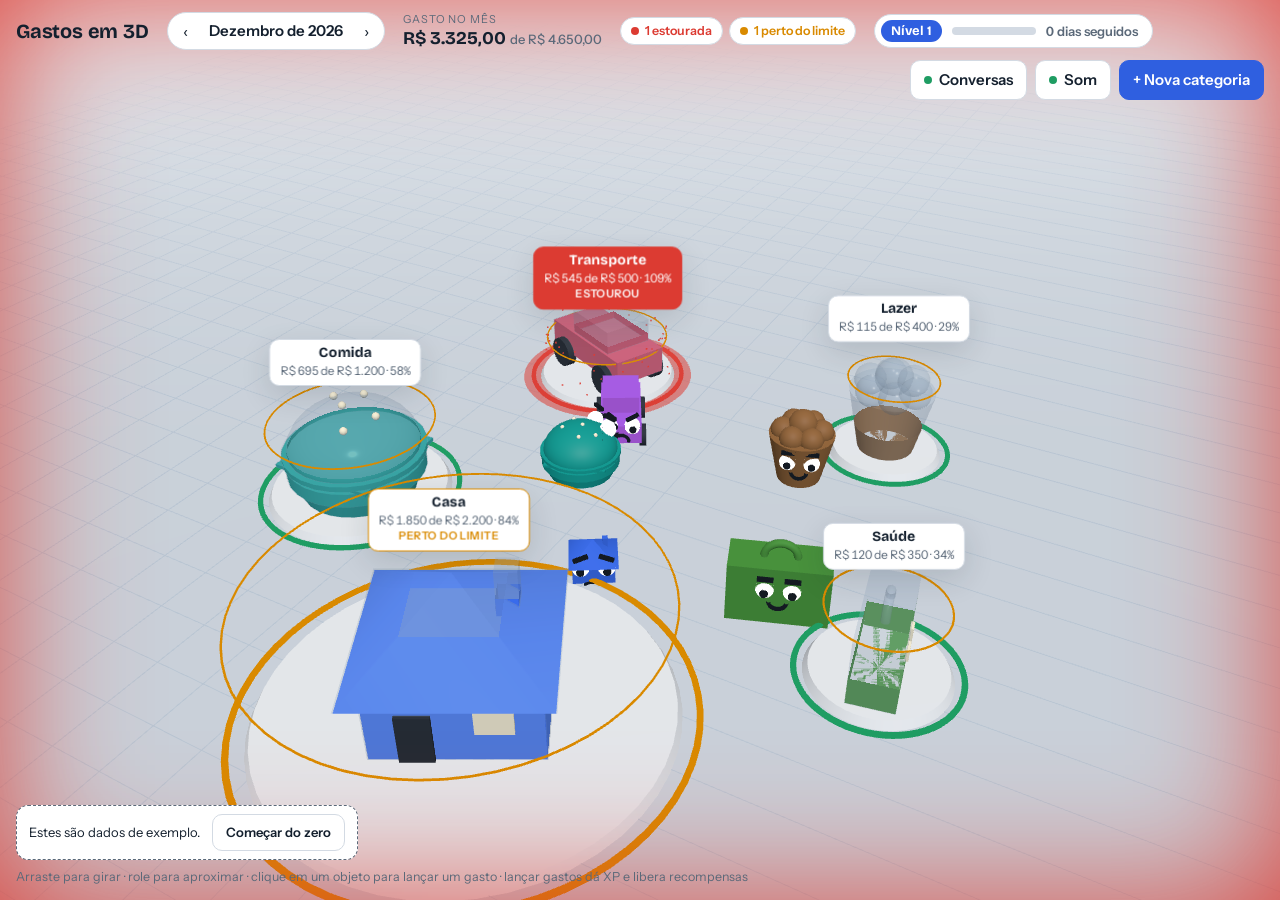
==== commit 06adcf55: "Gastos em 3D: virar jogo com XP, níveis, missões e recompensas Lançar gastos rende XP (com teto diár" ====
--- a/financas3d/index.html
+++ b/financas3d/index.html
@@ -162,6 +162,30 @@
 .toast button { margin-left: auto; border: 0; background: transparent; color: inherit; font-size: 18px; line-height: 1; padding: 0 2px; }
 @keyframes entra { from { transform: translateY(-8px); opacity: 0; } }
 
+/* Jogo: nível, XP, missões e recompensas */
+.hud { display: flex; align-items: center; gap: 10px; border: 1px solid var(--line); background: var(--surface); border-radius: 999px; padding: 5px 14px 5px 6px; font-weight: 600; }
+.hud:hover { background: var(--surface-2); }
+.hud b { background: var(--accent); color: var(--on-accent); border-radius: 999px; padding: 3px 10px; font: 700 13px var(--display); white-space: nowrap; }
+.hud.pulo { animation: pulo .5s ease-out; }
+@keyframes pulo { 40% { transform: scale(1.12); } }
+.xpbar { display: block; width: 84px; height: 8px; border-radius: 4px; background: var(--line); overflow: hidden; }
+.xpbar i { display: block; height: 100%; background: var(--accent); border-radius: 4px; transition: width .6s; }
+.hud span.seq { font-size: 13px; color: var(--muted); white-space: nowrap; }
+.nivel-bloco { border-radius: 12px; padding: 14px; background: var(--surface-2); display: flex; flex-direction: column; gap: 8px; }
+.nivel-bloco strong { font: 700 22px/1.1 var(--display); }
+.nivel-bloco .xpbar { width: 100%; height: 10px; }
+.nivel-bloco p { margin: 0; color: var(--muted); }
+.nivel-bloco p b { color: var(--fg); }
+.jogo-lista { list-style: none; margin: 6px 0 0; padding: 0; display: flex; flex-direction: column; }
+.jogo-lista li { display: grid; grid-template-columns: 1fr auto; gap: 2px 10px; padding: 8px 0; border-top: 1px solid var(--line); align-items: baseline; }
+.jogo-lista li > div { min-width: 0; }
+.jogo-lista small { display: block; color: var(--muted); font-size: 12px; }
+.jogo-lista .st { font-size: 12px; font-weight: 600; color: var(--muted); white-space: nowrap; }
+.jogo-lista li.ok .st { color: var(--ok); }
+.jogo-lista li.falta { color: var(--muted); }
+.toast.xp { border-color: var(--accent); }
+.toast.nivel { background: var(--accent); border-color: var(--accent); color: var(--on-accent); font-size: 16px; }
+
 /* Balões de fala dos personagens */
 #baloes { position: absolute; inset: 0; pointer-events: none; overflow: hidden; z-index: 2; }
 .balao {
@@ -188,11 +212,13 @@
   #painel { top: auto; left: 0; right: 0; bottom: 0; width: auto; max-height: 50%; border-radius: 16px 16px 0 0; border-width: 1px 0 0; padding-bottom: env(safe-area-inset-bottom, 0px); }
   #toasts { top: calc(8px + env(safe-area-inset-top, 0px)); }
   .chips:empty { display: none; }
+  .painel-aberto .hud { display: none; }
   .dica { display: none; }
   .painel-aberto .rodape { display: none; }
   .painel-aberto .total, .painel-aberto .chips, .painel-aberto .acoes { display: none; }
 }
 @media (prefers-reduced-motion: reduce) {
+  .hud.pulo { animation: none; }
   #vinheta.crit { animation: none; }
   .toast { animation: none; }
 }
@@ -213,6 +239,7 @@
     </div>
     <div class="total"><small>Gasto no mês</small><strong class="num" id="total"></strong></div>
     <div class="chips" id="chips"></div>
+    <button type="button" class="hud" id="hud" title="Ver nível, missões e recompensas"></button>
     <div class="acoes">
       <button type="button" class="btn" id="papo" aria-pressed="true" title="Liga ou pausa as conversas entre os personagens">Conversas</button>
       <button type="button" class="btn" id="som" aria-pressed="true" title="Liga ou desliga os sons de alerta">Som</button>
@@ -228,7 +255,7 @@
       <span>Estes são dados de exemplo.</span>
       <button type="button" class="btn" id="zerar">Começar do zero</button>
     </div>
-    <p class="dica">Arraste para girar · role para aproximar · clique em um objeto para lançar um gasto · os personagens conversam sozinhos</p>
+    <p class="dica">Arraste para girar · role para aproximar · clique em um objeto para lançar um gasto · lançar gastos dá XP e libera recompensas</p>
   </div>
 </div>
 
@@ -296,13 +323,97 @@
   return Number.isFinite(n) ? Math.round(n * 100) / 100 : NaN;
 }
 
+/* ---------- Jogo: XP, níveis, sequência, missões e conquistas ---------- */
+const NIVEIS = [0, 100, 250, 450, 700, 1000, 1400];   // XP mínimo de cada nível (1 a 7)
+const TITULOS = ['Iniciante', 'Anotador', 'Organizado', 'Poupador', 'Estrategista', 'Mestre do orçamento', 'Lenda'];
+const PREMIOS = { 2: 'Bonés para os personagens', 3: 'Árvores na praça', 4: 'Troféu de bronze no centro da praça', 5: 'Coroas douradas para os personagens', 6: 'Troféu de ouro', 7: 'Fogos de artifício sobre a praça' };
+const CONQUISTAS = [
+  ['primeiro', 'Primeiro passo', 'Lance seu primeiro gasto', j => j.lancados >= 1],
+  ['dez', 'Caderno em dia', 'Lance 10 gastos', j => j.lancados >= 10],
+  ['cinquenta', 'Contador', 'Lance 50 gastos', j => j.lancados >= 50],
+  ['seq3', 'Pegando o ritmo', 'Lance gastos 3 dias seguidos', j => j.melhorSeq >= 3],
+  ['seq7', 'Semana perfeita', 'Lance gastos 7 dias seguidos', j => j.melhorSeq >= 7],
+  ['seq30', 'Hábito formado', 'Lance gastos 30 dias seguidos', j => j.melhorSeq >= 30],
+  ['paz', 'Pacificador', 'Aceite uma ajuda entre categorias', j => j.ajudas >= 1],
+  ['azul', 'Tudo no azul', 'Comece o dia com todas as categorias dentro do limite', j => !!j.azul],
+  ['arquiteto', 'Arquiteto', 'Crie uma categoria', j => j.criadas >= 1],
+];
+const dataISO = d => `${d.getFullYear()}-${String(d.getMonth() + 1).padStart(2, '0')}-${String(d.getDate()).padStart(2, '0')}`;
+const ontem = () => { const d = new Date(); d.setDate(d.getDate() - 1); return dataISO(d); };
+const semanaDe = dia => { const d = new Date(dia + 'T12:00:00'); d.setDate(d.getDate() - (d.getDay() + 6) % 7); return dataISO(d); };
+const nivelDe = xp => NIVEIS.filter(v => xp >= v).length;
+function J() {
+  const j = estado.jogo || (estado.jogo = {});
+  for (const k of ['xp', 'seq', 'melhorSeq', 'lancados', 'ajudas', 'criadas']) j[k] = j[k] || 0;
+  j.nivel = j.nivel || 1; j.missoes = j.missoes || {}; j.conquistas = j.conquistas || {};
+  return j;
+}
+// Missões se renovam todo dia / toda semana e são medidas pelos gastos realmente lançados.
+function missoes() {
+  const h = hoje(), sem = semanaDe(h), meus = estado.gastos.filter(g => g.criado), deHoje = meus.filter(g => g.criado === h);
+  const dias = new Set(meus.filter(g => semanaDe(g.criado) === sem).map(g => g.criado)).size;
+  return [
+    { id: 'd1:' + h, nome: 'Lance um gasto hoje', feito: Math.min(1, deHoje.length), meta: 1, xp: 15 },
+    { id: 'd2:' + h, nome: 'Lance gastos em 2 categorias diferentes hoje', feito: Math.min(2, new Set(deHoje.map(g => g.cat)).size), meta: 2, xp: 20 },
+    { id: 's1:' + sem, nome: 'Lance gastos em 4 dias desta semana', feito: Math.min(4, dias), meta: 4, xp: 50 },
+  ];
+}
+let ganhos = [];
+function ganhar(xp, motivo) { J().xp += xp; ganhos.push([xp, motivo]); }
+function conferirJogo() {
+  const j = J(), atuais = missoes();
+  for (const m of atuais) if (m.feito >= m.meta && !j.missoes[m.id]) { j.missoes[m.id] = true; ganhar(m.xp, `missão "${m.nome}"`); }
+  for (const k of Object.keys(j.missoes)) if (!atuais.some(m => m.id === k)) delete j.missoes[k];
+  for (const [id, nome, , teste] of CONQUISTAS) if (!j.conquistas[id] && teste(j)) { j.conquistas[id] = true; ganhar(30, `conquista "${nome}"`); }
+}
+function fecharGanhos() {
+  conferirJogo();
+  const j = J();
+  if (ganhos.length) {
+    aviso(`+${ganhos.reduce((t, g) => t + g[0], 0)} XP · ${ganhos.map(g => g[1]).join(', ')}`, 'xp');
+    ganhos = [];
+    $('hud').classList.remove('pulo'); void $('hud').offsetWidth; $('hud').classList.add('pulo');
+  }
+  const nv = nivelDe(j.xp);
+  if (nv > j.nivel) {
+    for (let n = j.nivel + 1; n <= nv; n++) aviso(`Nível ${n}: ${TITULOS[n - 1]}! Recompensa liberada: ${PREMIOS[n]}.`, 'nivel');
+    j.nivel = nv; salvar(); montarCena(); focar();
+    estourar(orbita.alvoDesejado.x, 2.5, orbita.alvoDesejado.z); bip('nivel');
+  }
+  salvar(); atualizar();
+}
+// Chamado a cada gasto lançado: XP (até 5 gastos por dia), sequência de dias e bônus do primeiro do dia.
+function pontuarGasto() {
+  const j = J(), h = hoje();
+  j.lancados++;
+  if (j.xpDia !== h) { j.xpDia = h; j.nDia = 0; }
+  if (j.nDia < 5) { j.nDia++; ganhar(10, 'gasto lançado'); }
+  if (j.ultimoDia !== h) {
+    j.seq = j.ultimoDia === ontem() ? j.seq + 1 : 1; j.ultimoDia = h; j.melhorSeq = Math.max(j.melhorSeq, j.seq);
+    ganhar(15, 'primeiro gasto do dia');
+    if (j.seq > 1) ganhar(Math.min(50, j.seq * 5), `${j.seq} dias seguidos`);
+  }
+  fecharGanhos();
+}
+// Uma vez por dia, ao abrir: bônus por cada categoria dentro do limite (não vale para os dados de exemplo).
+function bonusDoDia() {
+  const j = J(), h = hoje();
+  if (j.ultimoDia && j.ultimoDia < ontem()) j.seq = 0;
+  if (j.bonusDia === h || estado.exemplo || !estado.categorias.length) return;
+  j.bonusDia = h;
+  const ok = estado.categorias.filter(c => situacao(c).nivel === 'ok').length;
+  if (ok) ganhar(5 * ok, `${ok} ${ok > 1 ? 'categorias' : 'categoria'} dentro do limite hoje`);
+  if (ok === estado.categorias.length && ok >= 3) j.azul = true;
+  fecharGanhos();
+}
+
 /* ---------- Som e avisos ---------- */
 let audio = null;
 function bip(nivel) {
   if (!estado.som) return;
   try {
     audio = audio || new (window.AudioContext || window.webkitAudioContext)();
-    const notas = nivel === 'crit' ? [880, 660, 880, 660] : [660, 784];
+    const notas = nivel === 'crit' ? [880, 660, 880, 660] : nivel === 'nivel' ? [523, 659, 784, 1047] : [660, 784];
     notas.forEach((f, i) => {
       const o = audio.createOscillator(), g = audio.createGain(), t = audio.currentTime + i * 0.16;
       o.type = nivel === 'crit' ? 'square' : 'sine'; o.frequency.value = f;
@@ -350,6 +461,40 @@
 }
 
 const tanques = new Map();   // id -> objetos 3D e estado da animação
+let decor = new THREE.Group();
+// Confete (subida de nível) e fogos (recompensa do nível 7)
+const N_CONF = 160, confVel = new Float32Array(N_CONF * 3);
+const confete = new THREE.Points(new THREE.BufferGeometry()
+  .setAttribute('position', new THREE.BufferAttribute(new Float32Array(N_CONF * 3), 3))
+  .setAttribute('color', new THREE.BufferAttribute(new Float32Array(N_CONF * 3), 3)),
+  new THREE.PointsMaterial({ size: 0.24, vertexColors: true, transparent: true }));
+confete.visible = false; confete.frustumCulled = false; scene.add(confete);
+let confVida = 0, proximoFogo = 8;
+function estourar(x, y, z) {
+  const p = confete.geometry.attributes.position, c = confete.geometry.attributes.color, cor = new THREE.Color();
+  for (let i = 0; i < N_CONF; i++) {
+    const a = Math.random() * Math.PI * 2, e = Math.random() * Math.PI - Math.PI / 2, v = 3 + Math.random() * 5;
+    p.setXYZ(i, x, y, z);
+    confVel.set([Math.cos(a) * Math.cos(e) * v, Math.sin(e) * v + 4, Math.sin(a) * Math.cos(e) * v], i * 3);
+    cor.setHSL(Math.random(), 0.85, 0.58); c.setXYZ(i, cor.r, cor.g, cor.b);
+  }
+  p.needsUpdate = c.needsUpdate = true; confVida = 2.6; confete.visible = true;
+}
+function animarConfete(s, dt) {
+  if (confVida > 0) {
+    confVida -= dt;
+    const p = confete.geometry.attributes.position;
+    for (let i = 0; i < N_CONF; i++) {
+      confVel[i * 3 + 1] -= 9 * dt;
+      p.setXYZ(i, p.getX(i) + confVel[i * 3] * dt, Math.max(0.05, p.getY(i) + confVel[i * 3 + 1] * dt), p.getZ(i) + confVel[i * 3 + 2] * dt);
+    }
+    p.needsUpdate = true; confete.material.opacity = Math.min(1, Math.max(0, confVida));
+    if (confVida <= 0) confete.visible = false;
+  } else if (J().nivel >= 7 && s > proximoFogo && !reduzMovimento) {
+    proximoFogo = s + 5 + Math.random() * 4;
+    estourar((Math.random() - 0.5) * 14, 6 + Math.random() * 3, (Math.random() - 0.5) * 14);
+  }
+}
 const moedas = [];
 const reduzMovimento = window.matchMedia('(prefers-reduced-motion: reduce)').matches;
 const N_GOTAS = 70;
@@ -359,6 +504,7 @@
   cancelarCena();
   tanques.forEach(t => { scene.remove(t.grupo); scene.remove(t.boneco); });
   tanques.clear();
+  const nv = nivelDe(J().xp); let maiorRad = 1;
   const n = estado.categorias.length, raio = n <= 1 ? 0 : Math.max(3.6, n * 1.1);
   const maior = Math.max(1, ...estado.categorias.map(c => c.limite));
   estado.categorias.forEach((cat, i) => {
@@ -373,6 +519,7 @@
     const cheio = construirForma(forma, matCheio, 0), fantasma = construirForma(forma, matFantasma, 1);
     const dim = new THREE.Box3().setFromObject(cheio).getSize(new THREE.Vector3());
     const h = dim.y * escala, rad = Math.max(dim.x, dim.z) / 2 * escala;
+    maiorRad = Math.max(maiorRad, rad);
     cheio.scale.setScalar(escala); fantasma.scale.setScalar(escala * 1.012);
     const modelo = new THREE.Group(); modelo.add(cheio, fantasma); modelo.position.y = 0.14;
     modelo.rotation.y = Math.atan2(Math.cos(ang), Math.sin(ang)) + 0.5;   // frente para fora da roda, levemente de lado
@@ -401,6 +548,21 @@
     tanques.set(cat.id, { cat, grupo, base, plano, matCheio, matFantasma, rad, vidro, aroTopo, aroAlerta, aroEstado, poca, gotas, h, nivel: niveis.get(cat.id) || 0, boneco, casa, dest: casa.clone(), olhar: null,
       x: grupo.position.x, z: grupo.position.z, corBase: new THREE.Color(cat.cor), fase: Math.random() * 10 });
   });
+  // recompensas de nível que aparecem na praça
+  scene.remove(decor); decor = new THREE.Group(); scene.add(decor);
+  if (nv >= 3) for (let i = 0; i < 9; i++) {
+    const a = 0.3 + i / 9 * Math.PI * 2, R = raio + maiorRad + 3.2, arv = new THREE.Group();
+    const tronco = new THREE.Mesh(new THREE.CylinderGeometry(0.12, 0.17, 0.7, 10), new THREE.MeshStandardMaterial({ color: 0x7a5a3c, roughness: 0.9 })); tronco.position.y = 0.35;
+    const copa = new THREE.Mesh(new THREE.ConeGeometry(0.75, 1.6, 12), new THREE.MeshStandardMaterial({ color: 0x3f9a5a, roughness: 0.8 })); copa.position.y = 1.45;
+    arv.add(tronco, copa); arv.position.set(Math.cos(a) * R, 0, Math.sin(a) * R); arv.scale.setScalar(1 + 0.25 * Math.sin(i * 7)); decor.add(arv);
+  }
+  if (nv >= 4) {
+    const metal = new THREE.MeshStandardMaterial({ color: nv >= 6 ? 0xf7c62f : 0xc77b3a, emissive: nv >= 6 ? 0x6b4a00 : 0x4a2408, metalness: 0.25, roughness: 0.3 }), tr = new THREE.Group();
+    const P = (geo, y, m) => { const o = new THREE.Mesh(geo, m || metal); o.position.y = y; tr.add(o); return o; };
+    P(new THREE.BoxGeometry(0.7, 0.18, 0.7), 0.09, matDetalhe); P(new THREE.CylinderGeometry(0.08, 0.13, 0.4, 16), 0.38); P(new THREE.CylinderGeometry(0.38, 0.14, 0.5, 24), 0.83);
+    for (const x of [-0.42, 0.42]) P(new THREE.TorusGeometry(0.15, 0.035, 8, 20), 0.86).position.x = x;
+    tr.scale.setScalar(1.4); if (n <= 1) tr.position.set(maiorRad + 3, 0, 0); decor.add(tr);
+  }
   orbita.raioPadrao = raio * 2 + 10;
   aplicarTema();
   montarRotulos();
@@ -476,7 +638,19 @@
     g.add(olho, pupila, sob); partes.sobr.push(sob);
   }
   partes.boca = new THREE.Mesh(new THREE.TorusGeometry(0.1, 0.024, 8, 16, Math.PI), matPreto); partes.boca.position.set(0, partes.bocaY, fb + 0.02);
-  g.add(partes.boca); g.userData = partes; return g;
+  g.add(partes.boca); g.userData = partes;
+  // acessório de recompensa: boné a partir do nível 2, coroa a partir do nível 5
+  const nv = nivelDe(J().xp), topo = dim.y * k, tz = tipo === 'carro' ? -0.08 * k : 0;
+  if (nv >= 5) {
+    const ouro = new THREE.MeshStandardMaterial({ color: 0xf7c62f, emissive: 0x6b4a00, metalness: 0.25, roughness: 0.3, side: THREE.DoubleSide });
+    const aro = new THREE.Mesh(new THREE.CylinderGeometry(0.2, 0.17, 0.13, 14, 1, true), ouro); aro.position.set(0, topo + 0.05, tz); g.add(aro);
+    for (let i = 0; i < 5; i++) { const pt = new THREE.Mesh(new THREE.ConeGeometry(0.05, 0.13, 6), ouro); pt.position.set(Math.cos(i * 1.257) * 0.185, topo + 0.17, tz + Math.sin(i * 1.257) * 0.185); g.add(pt); }
+  } else if (nv >= 2) {
+    const tecido = new THREE.MeshStandardMaterial({ color: 0x2456c8, roughness: 0.7 });
+    const copa = new THREE.Mesh(new THREE.SphereGeometry(0.21, 16, 10, 0, Math.PI * 2, 0, Math.PI / 2), tecido); copa.position.set(0, topo - 0.03, tz); g.add(copa);
+    const aba = new THREE.Mesh(new THREE.CylinderGeometry(0.17, 0.17, 0.025, 16), tecido); aba.scale.z = 1.25; aba.position.set(0, topo - 0.01, tz + 0.17); g.add(aba);
+  }
+  return g;
 }
 const poeira = new THREE.Points(new THREE.BufferGeometry().setAttribute('position', new THREE.BufferAttribute(new Float32Array(40 * 3), 3)),
   new THREE.PointsMaterial({ size: 0.22, transparent: true, opacity: 0.8, color: 0xaab3bd }));
@@ -585,8 +759,8 @@
   sim.onclick = () => {
     el.remove();
     if (!estado.categorias.includes(a) || !estado.categorias.includes(b) || a.limite - valor <= 0) return;
-    a.limite -= valor; b.limite += valor; salvar(); montarCena(); focar();
-    aviso(`${brl0.format(valor)} do limite de ${a.nome} passaram para ${b.nome}.`);
+    a.limite -= valor; b.limite += valor; J().ajudas++; ganhar(20, 'ajuda aceita'); salvar(); montarCena(); focar();
+    aviso(`${brl0.format(valor)} do limite de ${a.nome} passaram para ${b.nome}.`); fecharGanhos();
   };
   $('toasts').append(el); setTimeout(() => el.remove(), 20000);
 }
@@ -746,7 +920,7 @@
     const c = moedas[i]; c.v += 22 * dt; c.m.position.y -= c.v * dt; c.m.rotation.z += dt * 12;
     if (c.m.position.y <= c.chao) { scene.remove(c.m); moedas.splice(i, 1); }
   }
-  agoraS = s; tickCena(s); animarBonecos(s, dt, w, h);
+  agoraS = s; tickCena(s); animarBonecos(s, dt, w, h); animarConfete(s, dt);
   renderer.render(scene, camera);
   requestAnimationFrame(quadro);
 }
@@ -778,6 +952,9 @@
   if (!chips.length && tanques.size) chips.push('<span class="chip ok">Tudo dentro do limite</span>');
   $('chips').innerHTML = chips.join('');
   $('vinheta').className = cont.crit ? 'crit' : cont.warn ? 'warn' : '';
+  const j = J(), nvA = nivelDe(j.xp), ini = NIVEIS[nvA - 1], fim = NIVEIS[nvA];
+  const seqViva = j.ultimoDia === hoje() || j.ultimoDia === ontem() ? j.seq : 0;
+  $('hud').innerHTML = `<b>Nível ${nvA}</b><span class="xpbar"><i style="width:${fim ? (j.xp - ini) / (fim - ini) * 100 : 100}%"></i></span><span class="seq num">${seqViva} ${seqViva === 1 ? 'dia seguido' : 'dias seguidos'}</span>`;
   $('exemplo').hidden = !estado.exemplo;
   $('som').setAttribute('aria-pressed', String(!!estado.som));
   $('papo').setAttribute('aria-pressed', String(estado.conversas !== false));
@@ -801,7 +978,30 @@
   const idAntes = p.dataset.id;
   p.hidden = false; p.dataset.id = selecionada;
 
-  if (selecionada === 'nova') {
+  if (selecionada === 'jogo') {
+    const j = J(), nv = nivelDe(j.xp), ini = NIVEIS[nv - 1], fim = NIVEIS[nv];
+    const seq = j.ultimoDia === hoje() || j.ultimoDia === ontem() ? j.seq : 0;
+    p.innerHTML = `
+      <div class="cab"><h2>Sua jornada</h2><button type="button" class="fechar" data-acao="fechar" aria-label="Fechar">×</button></div>
+      <div class="corpo">
+        <div class="nivel-bloco">
+          <strong>Nível ${nv} · ${TITULOS[nv - 1]}</strong>
+          <span class="xpbar"><i style="width:${fim ? (j.xp - ini) / (fim - ini) * 100 : 100}%"></i></span>
+          <p class="num">${fim ? `<b>${j.xp} XP</b> · faltam ${fim - j.xp} para o nível ${nv + 1}` : `<b>${j.xp} XP</b> · nível máximo`}</p>
+          ${fim ? `<p>Próxima recompensa: <b>${PREMIOS[nv + 1]}</b></p>` : ''}
+          <p><b>${seq} ${seq === 1 ? 'dia seguido' : 'dias seguidos'}</b> lançando gastos${j.melhorSeq ? ` (recorde: ${j.melhorSeq})` : ''}. ${j.ultimoDia === hoje() ? 'Hoje já está garantido.' : 'Lance um gasto hoje para ' + (seq ? 'manter a sequência.' : 'começar uma.')}</p>
+        </div>
+        <div><h3>Missões</h3><ul class="jogo-lista">${missoes().map(m => `<li class="${m.feito >= m.meta ? 'ok' : ''}"><div>${m.nome}<small>+${m.xp} XP</small></div><span class="st num">${m.feito >= m.meta ? 'Concluída' : `${m.feito} de ${m.meta}`}</span></li>`).join('')}</ul></div>
+        <div><h3>Recompensas</h3><ul class="jogo-lista">${Object.entries(PREMIOS).map(([n, nome]) => `<li class="${nv >= n ? 'ok' : 'falta'}"><div>${nome}<small>Nível ${n} · ${NIVEIS[n - 1]} XP</small></div><span class="st">${nv >= n ? 'Liberada' : 'Bloqueada'}</span></li>`).join('')}</ul></div>
+        <div><h3>Conquistas</h3><ul class="jogo-lista">${CONQUISTAS.map(([id, nome, desc]) => `<li class="${j.conquistas[id] ? 'ok' : 'falta'}"><div>${nome}<small>${desc}</small></div><span class="st">${j.conquistas[id] ? 'Conquistada' : '+30 XP'}</span></li>`).join('')}</ul></div>
+        <div><h3>Como ganhar XP</h3><ul class="jogo-lista">
+          <li><div>Lançar um gasto<small>Vale para os 5 primeiros de cada dia</small></div><span class="st">+10 XP</span></li>
+          <li><div>Primeiro gasto do dia<small>Mais um bônus que cresce com os dias seguidos</small></div><span class="st">+15 XP</span></li>
+          <li><div>Abrir o dia dentro do limite<small>Por categoria que não passou do ponto de alerta</small></div><span class="st">+5 XP</span></li>
+          <li><div>Aceitar a ajuda de uma categoria<small>Quando um personagem oferece parte do limite</small></div><span class="st">+20 XP</span></li>
+        </ul></div>
+      </div>`;
+  } else if (selecionada === 'nova') {
     p.innerHTML = `
       <div class="cab"><h2>Nova categoria</h2><button type="button" class="fechar" data-acao="fechar" aria-label="Fechar">×</button></div>
       <div class="corpo"><form id="f-nova" novalidate>
@@ -882,14 +1082,15 @@
     const valor = lerValor($('g-valor').value), data = $('g-data').value || hoje();
     if (!(valor > 0)) { desenharPainel('Informe um valor maior que zero, por exemplo 45,90.'); $('g-valor').focus(); return; }
     const antes = situacao(cat).nivel;
-    estado.gastos.push({ id: novoId(), cat: cat.id, valor, desc: $('g-desc').value.trim(), data });
+    estado.gastos.push({ id: novoId(), cat: cat.id, valor, desc: $('g-desc').value.trim(), data, criado: hoje() });
     mes = data.slice(0, 7); salvar();
     $('g-valor').value = ''; $('g-desc').value = '';
     soltarMoeda(cat.id); atualizar(); $('g-valor').focus();
     const st = situacao(cat);
     if (st.nivel !== 'ok') { alunoForcado = cat.id; if (!cena) proximaCena = agoraS + 1.5; }
     if (st.nivel === 'crit') { aviso(`${cat.nome}: ${st.texto[0].toLowerCase() + st.texto.slice(1)}.`, 'crit'); bip('crit'); }
-    else if (st.nivel === 'warn' ) { aviso(`Atenção, ${cat.nome} chegou a ${Math.round(st.r * 100)}% do limite. Restam ${brl.format(cat.limite - st.gasto)}.`, 'warn'); if (antes !== 'warn') bip('warn'); }
+    else if (st.nivel === 'warn') { aviso(`Atenção, ${cat.nome} chegou a ${Math.round(st.r * 100)}% do limite. Restam ${brl.format(cat.limite - st.gasto)}.`, 'warn'); if (antes !== 'warn') bip('warn'); }
+    pontuarGasto();
   }
   if (f === 'f-config') {
     const cat = estado.categorias.find(c => c.id === selecionada);
@@ -905,7 +1106,7 @@
     const usadas = new Set(estado.categorias.map(c => c.cor));
     const cat = { id: novoId(), nome, limite, alerta: Number($('n-alerta').value) / 100, forma: $('n-forma').value || undefined, cor: CORES.find(c => !usadas.has(c)) || CORES[estado.categorias.length % CORES.length] };
     estado.categorias.push(cat); salvar();
-    selecionada = cat.id; $('painel').dataset.id = ''; montarCena(); focar();
+    selecionada = cat.id; $('painel').dataset.id = ''; J().criadas++; montarCena(); focar(); fecharGanhos();
   }
 });
 
@@ -916,15 +1117,16 @@
 $('mes-ant').onclick = () => mudarMes(-1);
 $('mes-prox').onclick = () => mudarMes(1);
 $('nova').onclick = () => selecionar('nova');
+$('hud').onclick = () => selecionar(selecionada === 'jogo' ? null : 'jogo');
 $('som').onclick = () => { estado.som = !estado.som; salvar(); atualizar(); if (estado.som) bip('warn'); };
 $('papo').onclick = () => { estado.conversas = estado.conversas === false; salvar(); if (estado.conversas === false) cancelarCena(); else proximaCena = agoraS + 1; atualizar(); };
-$('zerar').onclick = () => { estado = { categorias: [], gastos: [], exemplo: false, som: estado.som }; salvar(); selecionada = 'nova'; montarCena(); focar(); };
+$('zerar').onclick = () => { estado = { categorias: [], gastos: [], exemplo: false, som: estado.som, conversas: estado.conversas, jogo: estado.jogo }; salvar(); selecionada = 'nova'; montarCena(); focar(); };
 window.addEventListener('keydown', ev => { if (ev.key === 'Escape' && selecionada) selecionar(null); });
 
 window.matchMedia('(prefers-color-scheme: dark)').addEventListener('change', aplicarTema);
 new MutationObserver(aplicarTema).observe(document.documentElement, { attributes: true, attributeFilter: ['data-theme'] });
 
-redimensionar(); montarCena(); focar();
+redimensionar(); montarCena(); focar(); bonusDoDia();
 orbita.raio = orbita.raioAlvo * 1.25;
 requestAnimationFrame(quadro);
 })();
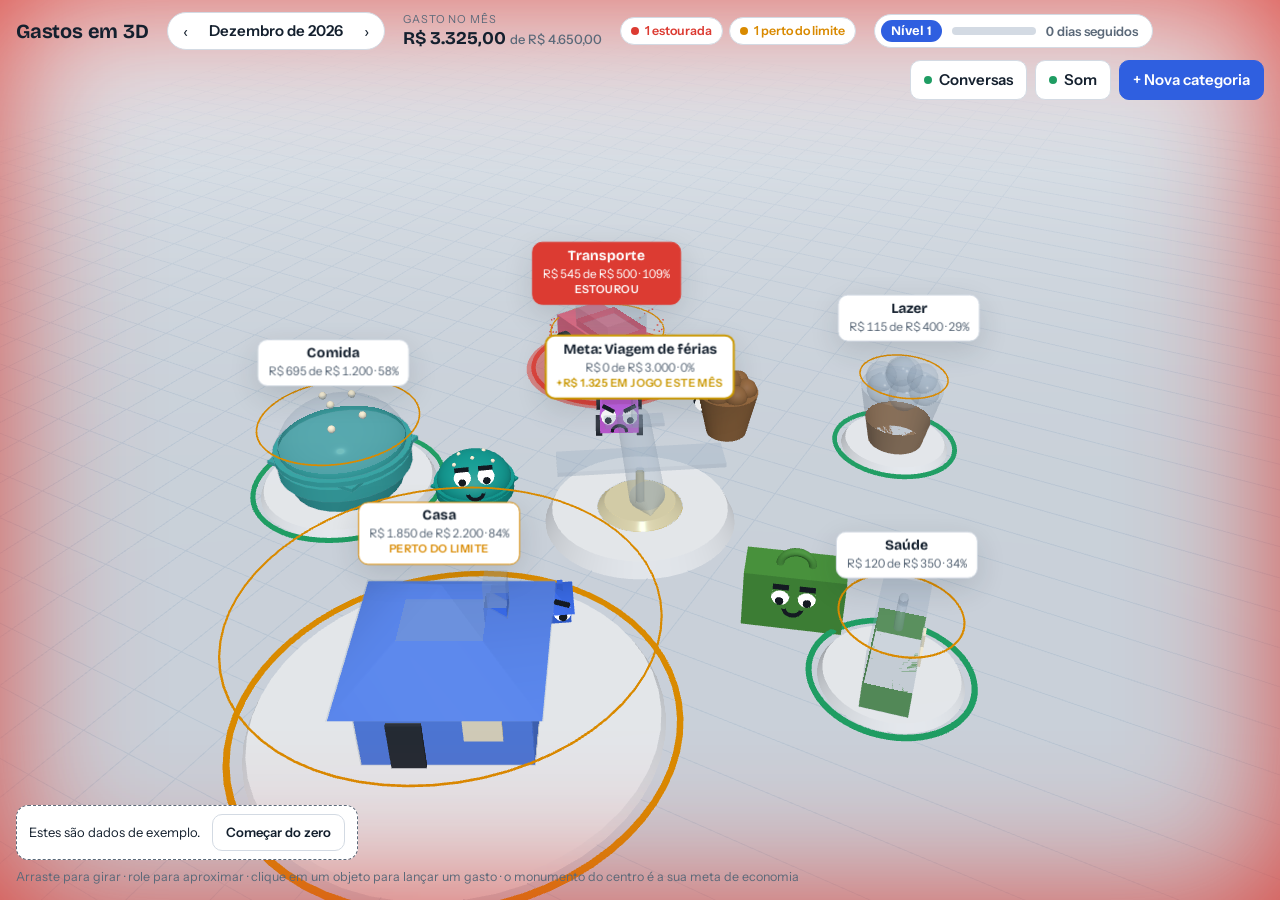
==== commit 6baa62d6: "Gastos em 3D: meta de economia como objetivo do jogo O centro da praça passa a ser a meta do usuário" ====
--- a/financas3d/index.html
+++ b/financas3d/index.html
@@ -25,6 +25,7 @@
   --warn: #d98a00;
   --crit: #dc3b32;
   --glass: #9fb4c9;
+  --ouro: #c99700;
   --shadow: 0 10px 30px rgba(20, 32, 46, .14);
   --display: "Bricolage Grotesque", "Avenir Next", "Segoe UI", sans-serif;
   --body: "Instrument Sans", "Segoe UI", system-ui, sans-serif;
@@ -33,14 +34,14 @@
   :root:not([data-theme="light"]) {
     --bg: #0c131c; --floor: #121c28; --grid: #22303f; --surface: #162130; --surface-2: #1d2a3b;
     --line: #2b3a4d; --fg: #e8eef5; --muted: #93a2b4; --accent: #6f95ff; --on-accent: #0b1220;
-    --ok: #3ccf8a; --warn: #f5b13d; --crit: #ff5d52; --glass: #7f97b0;
+    --ok: #3ccf8a; --warn: #f5b13d; --crit: #ff5d52; --glass: #7f97b0; --ouro: #f2c230;
     --shadow: 0 10px 30px rgba(0, 0, 0, .45); color-scheme: dark;
   }
 }
 :root[data-theme="dark"] {
   --bg: #0c131c; --floor: #121c28; --grid: #22303f; --surface: #162130; --surface-2: #1d2a3b;
   --line: #2b3a4d; --fg: #e8eef5; --muted: #93a2b4; --accent: #6f95ff; --on-accent: #0b1220;
-  --ok: #3ccf8a; --warn: #f5b13d; --crit: #ff5d52; --glass: #7f97b0;
+  --ok: #3ccf8a; --warn: #f5b13d; --crit: #ff5d52; --glass: #7f97b0; --ouro: #f2c230;
   --shadow: 0 10px 30px rgba(0, 0, 0, .45); color-scheme: dark;
 }
 html, body { height: 100%; }
@@ -186,6 +187,14 @@
 .toast.xp { border-color: var(--accent); }
 .toast.nivel { background: var(--accent); border-color: var(--accent); color: var(--on-accent); font-size: 16px; }
 
+.barra.dupla > div:first-child { background: color-mix(in srgb, var(--ouro) 38%, var(--line)); }
+.barra.dupla > div + div { position: absolute; inset: 0 auto 0 0; background: var(--ouro); }
+.rotulo.meta { border-color: var(--ouro); border-width: 2px; }
+.rotulo.meta em { color: var(--ouro); }
+.rotulo.meta.warn em { color: var(--warn); }
+.jogo-lista .st.forte { color: var(--fg); font-size: 14px; }
+input[type="number"] { width: 100%; min-width: 0; padding: 9px 10px; border-radius: 9px; border: 1px solid var(--line); background: var(--surface); color: var(--fg); font-size: 15px; }
+
 /* Balões de fala dos personagens */
 #baloes { position: absolute; inset: 0; pointer-events: none; overflow: hidden; z-index: 2; }
 .balao {
@@ -255,7 +264,7 @@
       <span>Estes são dados de exemplo.</span>
       <button type="button" class="btn" id="zerar">Começar do zero</button>
     </div>
-    <p class="dica">Arraste para girar · role para aproximar · clique em um objeto para lançar um gasto · lançar gastos dá XP e libera recompensas</p>
+    <p class="dica">Arraste para girar · role para aproximar · clique em um objeto para lançar um gasto · o monumento do centro é a sua meta de economia</p>
   </div>
 </div>
 
@@ -282,7 +291,7 @@
     ['Lazer', 400, [['Cinema', 60, '06'], ['Streaming', 55, '01']]],
     ['Saúde', 350, [['Farmácia', 120, '04']]],
   ];
-  const s = { categorias: [], gastos: [], exemplo: true, som: true };
+  const s = { categorias: [], gastos: [], exemplo: true, som: true, meta: { nome: 'Viagem de férias', valor: 3000, prazo: 6, tipo: 'viagem', desde: m, inicio: m, base: 0, marcos: {} } };
   cats.forEach(([nome, limite, gs], i) => {
     const id = 'c' + i;
     s.categorias.push({ id, nome, limite, alerta: 0.8, cor: CORES[i % CORES.length] });
@@ -326,7 +335,7 @@
 /* ---------- Jogo: XP, níveis, sequência, missões e conquistas ---------- */
 const NIVEIS = [0, 100, 250, 450, 700, 1000, 1400];   // XP mínimo de cada nível (1 a 7)
 const TITULOS = ['Iniciante', 'Anotador', 'Organizado', 'Poupador', 'Estrategista', 'Mestre do orçamento', 'Lenda'];
-const PREMIOS = { 2: 'Bonés para os personagens', 3: 'Árvores na praça', 4: 'Troféu de bronze no centro da praça', 5: 'Coroas douradas para os personagens', 6: 'Troféu de ouro', 7: 'Fogos de artifício sobre a praça' };
+const PREMIOS = { 2: 'Bonés para os personagens', 3: 'Árvores na praça', 4: 'Troféu de bronze na praça', 5: 'Coroas douradas para os personagens', 6: 'Troféu de ouro', 7: 'Fogos de artifício sobre a praça' };
 const CONQUISTAS = [
   ['primeiro', 'Primeiro passo', 'Lance seu primeiro gasto', j => j.lancados >= 1],
   ['dez', 'Caderno em dia', 'Lance 10 gastos', j => j.lancados >= 10],
@@ -337,6 +346,8 @@
   ['paz', 'Pacificador', 'Aceite uma ajuda entre categorias', j => j.ajudas >= 1],
   ['azul', 'Tudo no azul', 'Comece o dia com todas as categorias dentro do limite', j => !!j.azul],
   ['arquiteto', 'Arquiteto', 'Crie uma categoria', j => j.criadas >= 1],
+  ['destino', 'Com destino', 'Defina uma meta de economia', j => !!j.temMeta],
+  ['sonho', 'Sonho realizado', 'Alcance uma meta de economia', j => j.sonhos >= 1],
 ];
 const dataISO = d => `${d.getFullYear()}-${String(d.getMonth() + 1).padStart(2, '0')}-${String(d.getDate()).padStart(2, '0')}`;
 const ontem = () => { const d = new Date(); d.setDate(d.getDate() - 1); return dataISO(d); };
@@ -344,7 +355,7 @@
 const nivelDe = xp => NIVEIS.filter(v => xp >= v).length;
 function J() {
   const j = estado.jogo || (estado.jogo = {});
-  for (const k of ['xp', 'seq', 'melhorSeq', 'lancados', 'ajudas', 'criadas']) j[k] = j[k] || 0;
+  for (const k of ['xp', 'seq', 'melhorSeq', 'lancados', 'ajudas', 'criadas', 'sonhos']) j[k] = j[k] || 0;
   j.nivel = j.nivel || 1; j.missoes = j.missoes || {}; j.conquistas = j.conquistas || {};
   return j;
 }
@@ -364,6 +375,16 @@
   const j = J(), atuais = missoes();
   for (const m of atuais) if (m.feito >= m.meta && !j.missoes[m.id]) { j.missoes[m.id] = true; ganhar(m.xp, `missão "${m.nome}"`); }
   for (const k of Object.keys(j.missoes)) if (!atuais.some(m => m.id === k)) delete j.missoes[k];
+  const m = estado.meta, mi = calcularMeta();
+  if (m && mi) {                              // marcos da meta: 25%, 50%, 75% e 100% do valor já garantido
+    m.marcos = m.marcos || {};
+    for (const k of [25, 50, 75]) if (mi.prog / m.valor * 100 >= k && !m.marcos[k]) { m.marcos[k] = true; ganhar(50, `${k}% da meta`); }
+    if (mi.alcancada && !m.marcos[100]) {
+      m.marcos[100] = true; j.sonhos++; ganhar(200, 'meta alcançada');
+      aviso(`Meta alcançada: ${m.nome}! Você guardou ${brl0.format(m.valor)}.`, 'nivel');
+      if (monumento) estourar(monumento.x, 3, monumento.z); bip('nivel');
+    }
+  }
   for (const [id, nome, , teste] of CONQUISTAS) if (!j.conquistas[id] && teste(j)) { j.conquistas[id] = true; ganhar(30, `conquista "${nome}"`); }
 }
 function fecharGanhos() {
@@ -376,7 +397,8 @@
   }
   const nv = nivelDe(j.xp);
   if (nv > j.nivel) {
-    for (let n = j.nivel + 1; n <= nv; n++) aviso(`Nível ${n}: ${TITULOS[n - 1]}! Recompensa liberada: ${PREMIOS[n]}.`, 'nivel');
+    const novos = []; for (let n = j.nivel + 1; n <= nv; n++) novos.push(PREMIOS[n]);
+    aviso(`Nível ${nv}: ${TITULOS[nv - 1]}! ${novos.length > 1 ? 'Recompensas liberadas' : 'Recompensa liberada'}: ${novos.join(', ')}.`, 'nivel');
     j.nivel = nv; salvar(); montarCena(); focar();
     estourar(orbita.alvoDesejado.x, 2.5, orbita.alvoDesejado.z); bip('nivel');
   }
@@ -405,6 +427,43 @@
   if (ok) ganhar(5 * ok, `${ok} ${ok > 1 ? 'categorias' : 'categoria'} dentro do limite hoje`);
   if (ok === estado.categorias.length && ok >= 3) j.azul = true;
   fecharGanhos();
+}
+
+/* ---------- Meta de economia: o objetivo do jogo ---------- */
+const DIAS_MIN = 8;   // um mês só entra no cofre se houver gastos lançados em pelo menos 8 dias dele
+const META_TIPOS = { viagem: ['Viagem', 'aviao'], casa: ['Casa própria', 'casa'], carro: ['Carro', 'carro'], reserva: ['Reserva de emergência', 'porquinho'], outro: ['Outro objetivo', 'moedas'] };
+// Sobra de cada mês = soma dos limites - gastos. Meses fechados ficam garantidos; o mês atual fica "em jogo".
+function calcularMeta() {
+  const m = estado.meta; if (!m) return null;
+  const atual = hoje().slice(0, 7), porMes = {};
+  for (const g of estado.gastos) {
+    const k = g.data.slice(0, 7); if (k < m.desde || k > atual) continue;
+    const x = porMes[k] || (porMes[k] = { t: 0, dias: new Set() }); x.t += g.valor; x.dias.add(g.data);
+  }
+  const lim = estado.categorias.reduce((t, c) => t + c.limite, 0);
+  let guardado = 0, fora = 0;
+  for (const [k, x] of Object.entries(porMes)) if (k < atual) { if (x.dias.size >= DIAS_MIN) guardado += lim - x.t; else fora++; }
+  const mesA = porMes[atual] || { t: 0, dias: new Set() };
+  const prog = Math.max(0, guardado - (m.base || 0)), previsto = lim - mesA.t, restante = Math.max(0, m.valor - prog);
+  const [a1, m1] = m.inicio.split('-').map(Number), [a2, m2] = atual.split('-').map(Number);
+  const mesesRest = Math.max(1, m.prazo - ((a2 - a1) * 12 + m2 - m1)), porMesNec = restante / mesesRest;
+  const d = new Date(), diasRest = new Date(d.getFullYear(), d.getMonth() + 1, 0).getDate() - d.getDate() + 1;
+  return { prog, previsto, restante, mesesRest, porMesNec, diasRest, fora, dias: mesA.dias.size,
+    tetoDia: (lim - porMesNec - mesA.t) / diasRest, alcancada: prog >= m.valor,
+    ritmo: restante === 0 || previsto >= porMesNec ? 'ok' : previsto > 0 ? 'warn' : 'crit',
+    f1: Math.min(1, prog / m.valor), f2: Math.min(1, (prog + Math.max(0, previsto)) / m.valor) };
+}
+function formMeta(m) {
+  return `<form id="f-meta" novalidate>
+    <label>O que você quer conquistar?<input type="text" id="m-nome" maxlength="28" placeholder="Ex.: Viagem de férias" value="${m ? esc(m.nome) : ''}" autocomplete="off"></label>
+    <div class="campos">
+      <label>Quanto custa (R$)<input type="text" id="m-valor" inputmode="decimal" placeholder="0,00" value="${m ? m.valor.toLocaleString('pt-BR', { minimumFractionDigits: 2 }) : ''}" autocomplete="off"></label>
+      <label>Em quantos meses<input type="number" id="m-prazo" min="1" max="120" value="${m ? m.prazo : 6}"></label>
+    </div>
+    <label>Tipo<select id="m-tipo">${Object.entries(META_TIPOS).map(([v, [n]]) => `<option value="${v}"${m && m.tipo === v ? ' selected' : ''}>${n}</option>`).join('')}</select></label>
+    <p class="erro" id="m-erro" hidden></p>
+    <button type="submit" class="btn primario bloco">${m ? 'Salvar meta' : 'Começar a guardar'}</button>
+  </form>`;
 }
 
 /* ---------- Som e avisos ---------- */
@@ -429,7 +488,7 @@
   el.innerHTML = `<span>${esc(msg)}</span><button type="button" aria-label="Fechar aviso">×</button>`;
   el.querySelector('button').onclick = () => el.remove();
   $('toasts').append(el);
-  while ($('toasts').children.length > 3) $('toasts').firstChild.remove();
+  while ($('toasts').children.length > 4) $('toasts').firstChild.remove();
   setTimeout(() => el.remove(), nivel ? 8000 : 4000);
 }
 
@@ -457,11 +516,50 @@
   if (grade) { scene.remove(grade); grade.geometry.dispose(); }
   grade = new THREE.GridHelper(60, 60, v('--grid'), v('--grid')); grade.position.y = 0.01; scene.add(grade);
   for (const k of ['ok', 'warn', 'crit', 'glass', 'fg']) corTema[k].set(v('--' + k));
+  if (monumento) { monumento.ped.material.color.set(v('--surface-2')); if (monumento.matF) monumento.matF.color.copy(corTema.glass); }
   tanques.forEach(t => { t.matFantasma.color.copy(corTema.glass); t.aroAlerta.material.color.copy(corTema.warn); t.base.material.color.set(v('--surface-2')); });
 }
 
 const tanques = new Map();   // id -> objetos 3D e estado da animação
 let decor = new THREE.Group();
+// Monumento da meta: o objeto do sonho, que se enche de ouro conforme o dinheiro guardado
+let monumento = null, metaInfo = null;
+function montarMeta(x, z) {
+  if (monumento) scene.remove(monumento.grupo);
+  const m = estado.meta, g = new THREE.Group(); g.position.set(x, 0, z);
+  const ped = new THREE.Mesh(new THREE.CylinderGeometry(1.7, 1.85, 0.3, 48), new THREE.MeshStandardMaterial({ roughness: 0.6 })); ped.position.y = 0.15;
+  const hit = new THREE.Mesh(new THREE.CylinderGeometry(1.7, 1.7, 3.4, 16), new THREE.MeshBasicMaterial({ transparent: true, opacity: 0, depthWrite: false }));
+  hit.position.y = 1.7; hit.userData.id = 'meta'; g.add(ped, hit);
+  monumento = { grupo: g, hit, ped, x, z, h: 1.2, f1: 0, f2: 0 };
+  if (m) {
+    const forma = (META_TIPOS[m.tipo] || META_TIPOS.outro)[1], lados = { side: THREE.DoubleSide, roughness: 0.3 };
+    const p1 = new THREE.Plane(new THREE.Vector3(0, -1, 0), 0.3), p2 = p1.clone();
+    const ouro = new THREE.MeshStandardMaterial({ color: 0xf7c62f, emissive: 0x6b4a00, metalness: 0.25, clippingPlanes: [p1], ...lados });
+    const emJogo = new THREE.MeshStandardMaterial({ color: 0xfbe7a6, clippingPlanes: [p2], ...lados });
+    const matF = new THREE.MeshStandardMaterial({ transparent: true, opacity: 0.3, roughness: 0.2, depthWrite: false });
+    const a = construirForma(forma, ouro, 0), b = construirForma(forma, emJogo, 0), c = construirForma(forma, matF, 1);
+    const dim = new THREE.Box3().setFromObject(a).getSize(new THREE.Vector3()), k = Math.min(3.2 / dim.y, 3.2 / Math.max(dim.x, dim.z));
+    a.scale.setScalar(k); b.scale.setScalar(k * 0.992); c.scale.setScalar(k * 1.012); c.traverse(o => { o.renderOrder = 2; });
+    const mod = new THREE.Group(); mod.add(a, b, c); mod.position.y = 0.3; mod.rotation.y = 0.6; g.add(mod);
+    Object.assign(monumento, { p1, p2, ouro, matF, h: dim.y * k });
+  }
+  scene.add(g);
+}
+function animarMeta(s, dt, w, h) {
+  const mo = monumento; if (!mo) return;
+  if (mo.p1) {
+    const k = 1 - Math.exp(-dt * 2.5), mi = metaInfo || { f1: 0, f2: 0 };
+    mo.f1 += (mi.f1 - mo.f1) * k; mo.f2 += (mi.f2 - mo.f2) * k;
+    mo.p1.constant = 0.3 + mo.f1 * mo.h + 0.002; mo.p2.constant = 0.3 + mo.f2 * mo.h + 0.002;
+    mo.ouro.emissiveIntensity = mi.alcancada ? 1.2 + 0.8 * Math.sin(s * 4) : 1;
+  }
+  if (mo.rotulo) {
+    tmp.set(mo.x, 0.3 + mo.h + 0.5, mo.z).project(camera);
+    mo.rotulo.style.visibility = tmp.z > 1 ? 'hidden' : 'visible';
+    mo.rotulo.style.transform = `translate(-50%,-100%) translate(${((tmp.x * 0.5 + 0.5) * w).toFixed(1)}px,${((-tmp.y * 0.5 + 0.5) * h).toFixed(1)}px)`;
+    mo.rotulo.style.zIndex = String(Math.round((1 - tmp.z) * 10000));
+  }
+}
 // Confete (subida de nível) e fogos (recompensa do nível 7)
 const N_CONF = 160, confVel = new Float32Array(N_CONF * 3);
 const confete = new THREE.Points(new THREE.BufferGeometry()
@@ -505,7 +603,7 @@
   tanques.forEach(t => { scene.remove(t.grupo); scene.remove(t.boneco); });
   tanques.clear();
   const nv = nivelDe(J().xp); let maiorRad = 1;
-  const n = estado.categorias.length, raio = n <= 1 ? 0 : Math.max(3.6, n * 1.1);
+  const n = estado.categorias.length, raio = n <= 1 ? 0 : Math.max(5.6, n * 1.2);
   const maior = Math.max(1, ...estado.categorias.map(c => c.limite));
   estado.categorias.forEach((cat, i) => {
     const ang = Math.PI / 2 + (i / n) * Math.PI * 2;
@@ -542,7 +640,7 @@
     gotas.visible = false; gotas.frustumCulled = false;
     grupo.add(base, modelo, vidro, aroTopo, aroAlerta, aroEstado, poca, gotas);
     scene.add(grupo);
-    const rb = n <= 1 ? rad + 1.4 : Math.max(1.7, raio - rad - 1.2);
+    const rb = n <= 1 ? rad + 1.4 : Math.max(3.3, raio - rad - 1.2);
     const casa = new THREE.Vector3(Math.cos(ang) * rb, 0, Math.sin(ang) * rb);
     const boneco = criarBoneco(cat); boneco.position.copy(casa); boneco.scale.setScalar(1.5); scene.add(boneco);
     tanques.set(cat.id, { cat, grupo, base, plano, matCheio, matFantasma, rad, vidro, aroTopo, aroAlerta, aroEstado, poca, gotas, h, nivel: niveis.get(cat.id) || 0, boneco, casa, dest: casa.clone(), olhar: null,
@@ -561,8 +659,10 @@
     const P = (geo, y, m) => { const o = new THREE.Mesh(geo, m || metal); o.position.y = y; tr.add(o); return o; };
     P(new THREE.BoxGeometry(0.7, 0.18, 0.7), 0.09, matDetalhe); P(new THREE.CylinderGeometry(0.08, 0.13, 0.4, 16), 0.38); P(new THREE.CylinderGeometry(0.38, 0.14, 0.5, 24), 0.83);
     for (const x of [-0.42, 0.42]) P(new THREE.TorusGeometry(0.15, 0.035, 8, 20), 0.86).position.x = x;
-    tr.scale.setScalar(1.4); if (n <= 1) tr.position.set(maiorRad + 3, 0, 0); decor.add(tr);
-  }
+    const at = 0.3 + Math.PI / 9, Rt = raio + maiorRad + 3.2;   // entre duas árvores; o centro é da meta
+    tr.scale.setScalar(1.4); tr.position.set(Math.cos(at) * Rt, 0, Math.sin(at) * Rt); decor.add(tr);
+  }
+  montarMeta(n <= 1 ? -(maiorRad + 4) : 0, 0);
   orbita.raioPadrao = raio * 2 + 10;
   aplicarTema();
   montarRotulos();
@@ -615,6 +715,15 @@
   } else if (tipo === 'saude') {
     M(box(1, 0.66, 0.42), 0, 0.33, 0); M(new THREE.TorusGeometry(0.16, 0.04, 8, 16, Math.PI), 0, 0.66, 0);
     if (det === 1) { M(box(0.36, 0.1, 0.03), 0, 0.36, 0.215, matClaro); M(box(0.1, 0.36, 0.03), 0, 0.36, 0.215, matClaro); }
+  } else if (tipo === 'aviao') {
+    M(cil(0.3, 0.36, 0.06), 0, 0.03, 0); M(cil(0.035, 0.035, 0.34), 0, 0.2, 0);
+    M(cil(0.14, 0.14, 1.1), 0, 0.5, 0).rotation.x = Math.PI / 2; M(new THREE.ConeGeometry(0.14, 0.26, 20), 0, 0.5, 0.68).rotation.x = Math.PI / 2;
+    M(box(1.35, 0.04, 0.3), 0, 0.5, 0.05); M(box(0.5, 0.035, 0.16), 0, 0.52, -0.5); M(box(0.04, 0.3, 0.2), 0, 0.68, -0.48);
+  } else if (tipo === 'porquinho') {
+    M(new THREE.SphereGeometry(0.45, 24, 18), 0, 0.52, 0).scale.set(1, 0.85, 1.2);
+    M(cil(0.15, 0.15, 0.12), 0, 0.5, 0.56).rotation.x = Math.PI / 2;
+    for (const x of [-0.2, 0.2]) { M(new THREE.ConeGeometry(0.09, 0.18, 8), x, 0.92, 0.26); for (const z of [-0.28, 0.28]) M(cil(0.08, 0.08, 0.22), x * 1.1, 0.11, z); }
+    if (det) M(box(0.22, 0.02, 0.06), 0, 0.905, -0.05, matDetalhe);
   } else if (tipo === 'educacao') {
     [0, 0.22, -0.14].forEach((r, i) => { M(box(0.9, 0.2, 0.66), 0, 0.1 + i * 0.21, 0).rotation.y = r; });
   } else {
@@ -811,6 +920,7 @@
   const t = tanques.get(selecionada), longe = orbita.raioPadrao * (app.clientWidth <= 760 ? 1.7 : 1);
   if (t) { orbita.alvoDesejado.set(t.x, t.h * 0.55, t.z); orbita.raioAlvo = Math.min(longe, (6 + t.h + t.rad * 2) * (app.clientWidth <= 760 ? 1.9 : 1));
     orbita.tetaAlvo = tanques.size > 1 ? Math.atan2(t.z, t.x) : null; }
+  else if (selecionada === 'meta' && monumento) { orbita.alvoDesejado.set(monumento.x, 1.5, monumento.z); orbita.raioAlvo = longe * 0.8; orbita.tetaAlvo = null; }
   else { orbita.alvoDesejado.set(0, 1.6, 0); orbita.raioAlvo = longe; orbita.tetaAlvo = null; }
 }
 
@@ -820,7 +930,7 @@
   const r = canvas.getBoundingClientRect();
   ndc.set(((ev.clientX - r.left) / r.width) * 2 - 1, -((ev.clientY - r.top) / r.height) * 2 + 1);
   raio.setFromCamera(ndc, camera);
-  const hit = raio.intersectObjects([...tanques.values()].flatMap(t => [t.vidro, t.boneco.userData.corpo]))[0];
+  const hit = raio.intersectObjects([...tanques.values()].flatMap(t => [t.vidro, t.boneco.userData.corpo]).concat(monumento ? [monumento.hit] : []))[0];
   return hit ? hit.object.userData.id : null;
 }
 canvas.addEventListener('pointerdown', ev => { canvas.setPointerCapture(ev.pointerId); ponteiros.set(ev.pointerId, { x: ev.clientX, y: ev.clientY }); arrasto = 0; pinca = 0; });
@@ -920,7 +1030,7 @@
     const c = moedas[i]; c.v += 22 * dt; c.m.position.y -= c.v * dt; c.m.rotation.z += dt * 12;
     if (c.m.position.y <= c.chao) { scene.remove(c.m); moedas.splice(i, 1); }
   }
-  agoraS = s; tickCena(s); animarBonecos(s, dt, w, h); animarConfete(s, dt);
+  agoraS = s; tickCena(s); animarBonecos(s, dt, w, h); animarConfete(s, dt); animarMeta(s, dt, w, h);
   renderer.render(scene, camera);
   requestAnimationFrame(quadro);
 }
@@ -933,6 +1043,7 @@
     b.type = 'button'; b.onclick = () => selecionar(id);
     cx.append(b); t.rotulo = b;
   });
+  if (monumento) { const b = document.createElement('button'); b.type = 'button'; b.onclick = () => selecionar('meta'); cx.append(b); monumento.rotulo = b; }
   atualizar();
 }
 function atualizar() {
@@ -952,6 +1063,13 @@
   if (!chips.length && tanques.size) chips.push('<span class="chip ok">Tudo dentro do limite</span>');
   $('chips').innerHTML = chips.join('');
   $('vinheta').className = cont.crit ? 'crit' : cont.warn ? 'warn' : '';
+  metaInfo = calcularMeta();
+  if (monumento && monumento.rotulo) {
+    const m = estado.meta, mi = metaInfo, r = monumento.rotulo;
+    r.className = `rotulo meta ${mi && !mi.alcancada ? mi.ritmo : 'ok'}${selecionada === 'meta' ? ' sel' : ''}`;
+    r.innerHTML = !m ? '<b>Sua meta</b><span>Clique para definir o que você quer conquistar</span>'
+      : `<b>Meta: ${esc(m.nome)}</b><span class="num">${brl0.format(Math.min(mi.prog, m.valor))} de ${brl0.format(m.valor)} · ${Math.floor(mi.f1 * 100)}%</span><em>${mi.alcancada ? 'Meta alcançada!' : mi.ritmo === 'ok' ? `+${brl0.format(mi.previsto)} em jogo este mês` : mi.ritmo === 'warn' ? 'Abaixo do ritmo' : 'Mês no vermelho'}</em>`;
+  }
   const j = J(), nvA = nivelDe(j.xp), ini = NIVEIS[nvA - 1], fim = NIVEIS[nvA];
   const seqViva = j.ultimoDia === hoje() || j.ultimoDia === ontem() ? j.seq : 0;
   $('hud').innerHTML = `<b>Nível ${nvA}</b><span class="xpbar"><i style="width:${fim ? (j.xp - ini) / (fim - ini) * 100 : 100}%"></i></span><span class="seq num">${seqViva} ${seqViva === 1 ? 'dia seguido' : 'dias seguidos'}</span>`;
@@ -978,7 +1096,40 @@
   const idAntes = p.dataset.id;
   p.hidden = false; p.dataset.id = selecionada;
 
-  if (selecionada === 'jogo') {
+  if (selecionada === 'meta') {
+    const m = estado.meta, mi = metaInfo;
+    if (!m) {
+      p.innerHTML = `
+        <div class="cab"><h2>Sua meta</h2><button type="button" class="fechar" data-acao="fechar" aria-label="Fechar">×</button></div>
+        <div class="corpo">
+          <p class="vazio">Escolha algo que você quer conquistar. Tudo o que sobrar dos seus limites no fim de cada mês vai para o cofre da meta, e o monumento no centro se enche de ouro.</p>
+          ${formMeta(null)}
+        </div>`;
+    } else {
+      const frase = mi.alcancada ? 'Meta alcançada!' : mi.ritmo === 'ok' ? 'No ritmo para chegar lá' : mi.ritmo === 'warn' ? 'Abaixo do ritmo' : 'Este mês está no vermelho';
+      p.innerHTML = `
+        <div class="cab"><i style="background:var(--ouro)"></i><h2>${esc(m.nome)}</h2><button type="button" class="fechar" data-acao="fechar" aria-label="Fechar">×</button></div>
+        <div class="corpo">
+          <div class="situacao ${mi.alcancada ? 'ok' : mi.ritmo}">
+            <div class="valor num">${brl.format(Math.min(mi.prog, m.valor))} <span>de ${brl.format(m.valor)}</span></div>
+            <div class="barra dupla"><div style="width:${mi.f2 * 100}%"></div><div style="width:${mi.f1 * 100}%"></div></div>
+            <p>${frase}</p>
+          </div>
+          ${mi.alcancada ? '<button type="button" class="btn primario bloco" data-acao="meta-concluir">Concluir e escolher nova meta</button>' : `
+          <ul class="jogo-lista">
+            <li><div>Em jogo neste mês<small>Limites menos gastos. Só entra no cofre se você lançar gastos em pelo menos ${DIAS_MIN} dias do mês (até agora: ${mi.dias}).</small></div><span class="st forte num">${brl0.format(mi.previsto)}</span></li>
+            <li><div>Precisa sobrar por mês<small>Para alcançar em ${mi.mesesRest} ${mi.mesesRest > 1 ? 'meses' : 'mês'}</small></div><span class="st forte num">${brl0.format(mi.porMesNec)}</span></li>
+            <li><div>Teto de gasto por dia<small>Somando tudo, até o fim do mês (${mi.diasRest} ${mi.diasRest > 1 ? 'dias' : 'dia'}), para ficar no ritmo</small></div><span class="st forte num">${mi.tetoDia > 0 ? brl0.format(mi.tetoDia) : 'Sem folga'}</span></li>
+            ${mi.fora ? `<li><div>${mi.fora} ${mi.fora > 1 ? 'meses não contaram' : 'mês não contou'}<small>Menos de ${DIAS_MIN} dias com gastos lançados</small></div><span class="st">Fora do cofre</span></li>` : ''}
+          </ul>`}
+          <details ${aberto && idAntes === selecionada ? 'open' : ''}>
+            <summary>Editar meta</summary>
+            ${formMeta(m)}
+            <button type="button" class="btn perigo bloco" data-acao="meta-excluir" style="margin-top:10px">${confirmarExclusao ? 'Confirmar: desistir desta meta' : 'Desistir desta meta'}</button>
+          </details>
+        </div>`;
+    }
+  } else if (selecionada === 'jogo') {
     const j = J(), nv = nivelDe(j.xp), ini = NIVEIS[nv - 1], fim = NIVEIS[nv];
     const seq = j.ultimoDia === hoje() || j.ultimoDia === ontem() ? j.seq : 0;
     p.innerHTML = `
@@ -1064,6 +1215,12 @@
   const acao = b.dataset.acao;
   if (acao === 'fechar') selecionar(null);
   if (acao === 'remover') { estado.gastos = estado.gastos.filter(g => g.id !== b.dataset.id); salvar(); atualizar(); }
+  if (acao === 'meta-concluir' || acao === 'meta-excluir') {
+    if (acao === 'meta-excluir' && !confirmarExclusao) { confirmarExclusao = true; desenharPainel(); return; }
+    const m = estado.meta;   // o que já foi usado numa meta concluída não conta de novo na próxima
+    estado.cofre = { desde: m.desde, base: (m.base || 0) + (acao === 'meta-concluir' ? m.valor : 0) };
+    estado.meta = null; confirmarExclusao = false; $('painel').dataset.id = ''; salvar(); montarCena(); focar();
+  }
   if (acao === 'excluir') {
     if (!confirmarExclusao) { confirmarExclusao = true; desenharPainel(); return; }
     const nome = estado.categorias.find(c => c.id === selecionada).nome;
@@ -1092,6 +1249,16 @@
     else if (st.nivel === 'warn') { aviso(`Atenção, ${cat.nome} chegou a ${Math.round(st.r * 100)}% do limite. Restam ${brl.format(cat.limite - st.gasto)}.`, 'warn'); if (antes !== 'warn') bip('warn'); }
     pontuarGasto();
   }
+  if (f === 'f-meta') {
+    const nome = $('m-nome').value.trim(), valor = lerValor($('m-valor').value), prazo = Math.round(Number($('m-prazo').value));
+    const erro = !nome ? 'Diga o que você quer conquistar.' : !(valor > 0) ? 'Informe quanto custa, por exemplo 3.000,00.' : !(prazo >= 1) ? 'Informe o prazo em meses (1 ou mais).' : '';
+    if (erro) { $('m-erro').textContent = erro; $('m-erro').hidden = false; return; }
+    const atual = hoje().slice(0, 7), c = estado.cofre || {};
+    if (estado.meta) Object.assign(estado.meta, { nome, valor, prazo, tipo: $('m-tipo').value });
+    else estado.meta = { nome, valor, prazo, tipo: $('m-tipo').value, desde: c.desde || atual, inicio: atual, base: c.base || 0, marcos: {} };
+    J().temMeta = true; $('painel').dataset.id = ''; salvar(); montarCena(); focar(); fecharGanhos();
+    aviso(`Meta definida: ${nome}.`);
+  }
   if (f === 'f-config') {
     const cat = estado.categorias.find(c => c.id === selecionada);
     const nome = $('c-nome').value.trim(), limite = lerValor($('c-limite').value);
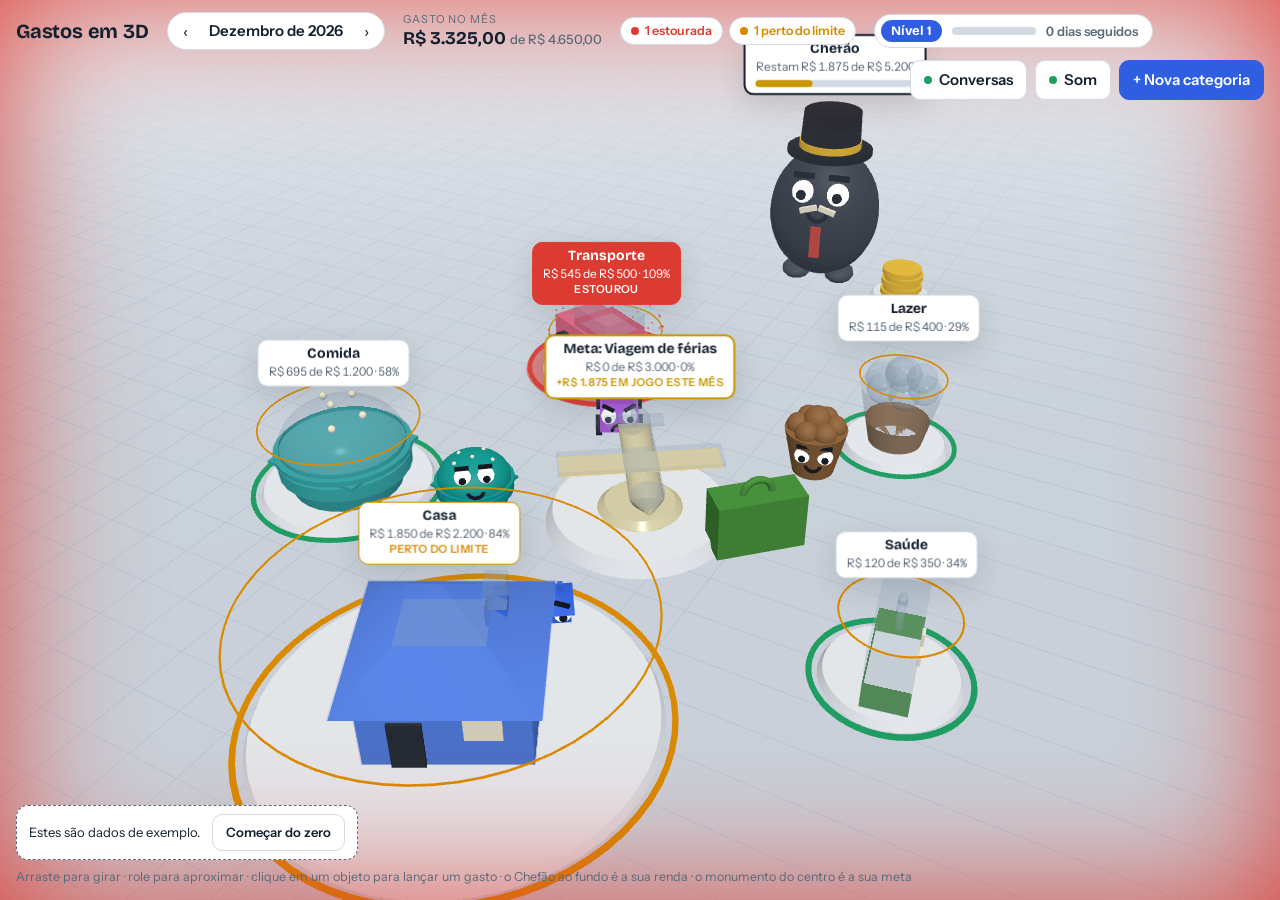
==== commit 66a928b9: "Gastos em 3D: adicionar o Chefão, a fonte de renda O Chefão representa o dinheiro que entra: renda m" ====
--- a/financas3d/index.html
+++ b/financas3d/index.html
@@ -189,6 +189,10 @@
 
 .barra.dupla > div:first-child { background: color-mix(in srgb, var(--ouro) 38%, var(--line)); }
 .barra.dupla > div + div { position: absolute; inset: 0 auto 0 0; background: var(--ouro); }
+.rotulo.chefe { border-width: 2px; border-color: var(--fg); min-width: 170px; }
+.rotulo.chefe.warn { border-color: var(--warn); }
+.rotulo.chefe .barra { height: 7px; margin-top: 5px; }
+.rotulo.chefe.crit .barra { background: rgba(255, 255, 255, .35); }
 .rotulo.meta { border-color: var(--ouro); border-width: 2px; }
 .rotulo.meta em { color: var(--ouro); }
 .rotulo.meta.warn em { color: var(--warn); }
@@ -264,7 +268,7 @@
       <span>Estes são dados de exemplo.</span>
       <button type="button" class="btn" id="zerar">Começar do zero</button>
     </div>
-    <p class="dica">Arraste para girar · role para aproximar · clique em um objeto para lançar um gasto · o monumento do centro é a sua meta de economia</p>
+    <p class="dica">Arraste para girar · role para aproximar · clique em um objeto para lançar um gasto · o Chefão ao fundo é a sua renda · o monumento do centro é a sua meta</p>
   </div>
 </div>
 
@@ -291,7 +295,7 @@
     ['Lazer', 400, [['Cinema', 60, '06'], ['Streaming', 55, '01']]],
     ['Saúde', 350, [['Farmácia', 120, '04']]],
   ];
-  const s = { categorias: [], gastos: [], exemplo: true, som: true, meta: { nome: 'Viagem de férias', valor: 3000, prazo: 6, tipo: 'viagem', desde: m, inicio: m, base: 0, marcos: {} } };
+  const s = { categorias: [], gastos: [], exemplo: true, som: true, renda: 5200, meta: { nome: 'Viagem de férias', valor: 3000, prazo: 6, tipo: 'viagem', desde: m, inicio: m, base: 0, marcos: {} } };
   cats.forEach(([nome, limite, gs], i) => {
     const id = 'c' + i;
     s.categorias.push({ id, nome, limite, alerta: 0.8, cor: CORES[i % CORES.length] });
@@ -346,6 +350,7 @@
   ['paz', 'Pacificador', 'Aceite uma ajuda entre categorias', j => j.ajudas >= 1],
   ['azul', 'Tudo no azul', 'Comece o dia com todas as categorias dentro do limite', j => !!j.azul],
   ['arquiteto', 'Arquiteto', 'Crie uma categoria', j => j.criadas >= 1],
+  ['chefe', 'Conheça o Chefão', 'Informe sua renda mensal', j => !!j.temRenda],
   ['destino', 'Com destino', 'Defina uma meta de economia', j => !!j.temMeta],
   ['sonho', 'Sonho realizado', 'Alcance uma meta de economia', j => j.sonhos >= 1],
 ];
@@ -429,10 +434,19 @@
   fecharGanhos();
 }
 
+/* ---------- Chefão: a renda (dinheiro que entra) ---------- */
+const entradasDe = m => (estado.entradas || []).filter(e => e.data.startsWith(m));
+const rendaDe = m => (estado.renda || 0) + entradasDe(m).reduce((t, e) => t + e.valor, 0);
+const gastoDoMes = m => estado.gastos.reduce((t, g) => t + (g.data.startsWith(m) ? g.valor : 0), 0);
+function situacaoChefe() {
+  const renda = rendaDe(mes), gasto = gastoDoMes(mes), resto = renda - gasto, limites = estado.categorias.reduce((t, c) => t + c.limite, 0);
+  return { renda, gasto, resto, limites, f: renda > 0 ? Math.max(0, resto / renda) : 0, nivel: renda <= 0 ? 'ok' : resto <= 0 ? 'crit' : resto < renda * 0.2 ? 'warn' : 'ok' };
+}
+
 /* ---------- Meta de economia: o objetivo do jogo ---------- */
 const DIAS_MIN = 8;   // um mês só entra no cofre se houver gastos lançados em pelo menos 8 dias dele
 const META_TIPOS = { viagem: ['Viagem', 'aviao'], casa: ['Casa própria', 'casa'], carro: ['Carro', 'carro'], reserva: ['Reserva de emergência', 'porquinho'], outro: ['Outro objetivo', 'moedas'] };
-// Sobra de cada mês = soma dos limites - gastos. Meses fechados ficam garantidos; o mês atual fica "em jogo".
+// Sobra de cada mês = renda - gastos (ou soma dos limites - gastos, enquanto a renda não foi informada). Meses fechados ficam garantidos; o mês atual fica "em jogo".
 function calcularMeta() {
   const m = estado.meta; if (!m) return null;
   const atual = hoje().slice(0, 7), porMes = {};
@@ -440,9 +454,9 @@
     const k = g.data.slice(0, 7); if (k < m.desde || k > atual) continue;
     const x = porMes[k] || (porMes[k] = { t: 0, dias: new Set() }); x.t += g.valor; x.dias.add(g.data);
   }
-  const lim = estado.categorias.reduce((t, c) => t + c.limite, 0);
+  const limites = estado.categorias.reduce((t, c) => t + c.limite, 0), entra = k => rendaDe(k) > 0 ? rendaDe(k) : limites, lim = entra(atual);
   let guardado = 0, fora = 0;
-  for (const [k, x] of Object.entries(porMes)) if (k < atual) { if (x.dias.size >= DIAS_MIN) guardado += lim - x.t; else fora++; }
+  for (const [k, x] of Object.entries(porMes)) if (k < atual) { if (x.dias.size >= DIAS_MIN) guardado += entra(k) - x.t; else fora++; }
   const mesA = porMes[atual] || { t: 0, dias: new Set() };
   const prog = Math.max(0, guardado - (m.base || 0)), previsto = lim - mesA.t, restante = Math.max(0, m.valor - prog);
   const [a1, m1] = m.inicio.split('-').map(Number), [a2, m2] = atual.split('-').map(Number);
@@ -516,12 +530,75 @@
   if (grade) { scene.remove(grade); grade.geometry.dispose(); }
   grade = new THREE.GridHelper(60, 60, v('--grid'), v('--grid')); grade.position.y = 0.01; scene.add(grade);
   for (const k of ['ok', 'warn', 'crit', 'glass', 'fg']) corTema[k].set(v('--' + k));
+  if (chefao) chefao.base.material.color.set(v('--surface-2'));
   if (monumento) { monumento.ped.material.color.set(v('--surface-2')); if (monumento.matF) monumento.matF.color.copy(corTema.glass); }
   tanques.forEach(t => { t.matFantasma.color.copy(corTema.glass); t.aroAlerta.material.color.copy(corTema.warn); t.base.material.color.set(v('--surface-2')); });
 }
 
 const tanques = new Map();   // id -> objetos 3D e estado da animação
 let decor = new THREE.Group();
+// Chefão: personagem grande ao fundo; a pilha de moedas ao lado é o que resta da renda do mês
+let chefao = null;
+const moedasVoo = [];
+function montarChefao(x, z) {
+  if (chefao) scene.remove(chefao.grupo);
+  const g = new THREE.Group(), corpo = new THREE.Group(); g.position.set(x, 0, z);
+  const mat = new THREE.MeshStandardMaterial({ color: 0x2b3442, roughness: 0.6 }), ouro = new THREE.MeshStandardMaterial({ color: 0xf7c62f, emissive: 0x6b4a00, metalness: 0.25, roughness: 0.3 });
+  const M = (geo, px, py, pz, m) => { const o = new THREE.Mesh(geo, m || mat); o.position.set(px, py, pz); corpo.add(o); return o; };
+  M(new THREE.SphereGeometry(0.55, 28, 20), 0, 0.7, 0).scale.set(1, 1.2, 0.9);
+  for (const l of [-1, 1]) M(new THREE.SphereGeometry(0.15, 12, 10), l * 0.22, 0.08, 0.08).scale.set(1, 0.6, 1.3);
+  M(new THREE.BoxGeometry(0.1, 0.32, 0.04), 0, 0.56, 0.49, new THREE.MeshStandardMaterial({ color: 0xd13b33, roughness: 0.6 }));          // gravata
+  M(new THREE.CylinderGeometry(0.42, 0.42, 0.04, 28), 0, 1.34, 0, matPreto); M(new THREE.CylinderGeometry(0.28, 0.3, 0.38, 28), 0, 1.54, 0, matPreto);   // cartola
+  M(new THREE.CylinderGeometry(0.306, 0.306, 0.07, 28), 0, 1.41, 0, ouro);
+  const partes = { mat, sobr: [], bocaY: 0.8 };
+  for (const l of [-1, 1]) {
+    M(new THREE.SphereGeometry(0.11, 16, 12), l * 0.17, 1.03, 0.39, matOlho); M(new THREE.SphereGeometry(0.05, 12, 10), l * 0.175, 1.03, 0.485, matPreto);
+    const sob = M(new THREE.BoxGeometry(0.2, 0.05, 0.04), l * 0.17, 1.2, 0.4, matPreto); sob.userData.lado = l; partes.sobr.push(sob);
+    M(new THREE.BoxGeometry(0.17, 0.05, 0.04), l * 0.09, 0.9, 0.5, matClaro).rotation.z = -l * 0.3;   // bigode
+  }
+  partes.boca = M(new THREE.TorusGeometry(0.09, 0.022, 8, 16, Math.PI), 0, 0.8, 0.5, matPreto);
+  corpo.scale.setScalar(2.6); g.add(corpo);
+  const base = new THREE.Mesh(new THREE.CylinderGeometry(0.7, 0.8, 0.14, 32), new THREE.MeshStandardMaterial({ roughness: 0.6 })); base.position.set(2.4, 0.07, 0.3); g.add(base);
+  const pilha = [];
+  for (let i = 0; i < 12; i++) { const c = new THREE.Mesh(new THREE.CylinderGeometry(0.5, 0.5, 0.13, 28), ouro); c.position.set(2.4 + (i % 2 ? 0.03 : -0.03), 0.21 + i * 0.145, 0.3); g.add(c); pilha.push(c); }
+  const hit = new THREE.Mesh(new THREE.CylinderGeometry(1.7, 1.7, 4.4, 16), new THREE.MeshBasicMaterial({ transparent: true, opacity: 0, depthWrite: false }));
+  hit.position.set(0.5, 2.2, 0); hit.userData.id = 'chefe'; g.add(hit);
+  chefao = { grupo: g, corpo, partes, pilha, base, hit, x, z, mostradas: 12 };
+  scene.add(g);
+}
+function animarChefao(s, dt, w, h) {
+  const c = chefao; if (!c) return;
+  const st = situacaoChefe(), u = c.partes, bravo = st.nivel === 'crit';
+  u.sobr.forEach(sb => { sb.rotation.z = bravo ? sb.userData.lado * 0.55 : st.nivel === 'warn' ? -sb.userData.lado * 0.4 : 0; });
+  u.boca.rotation.z = st.nivel === 'ok' ? Math.PI : 0; u.boca.scale.y = st.nivel === 'warn' ? 0.25 : 1; u.boca.position.y = u.bocaY + (st.nivel === 'ok' ? 0.07 : 0);
+  u.mat.emissive.copy(corTema.crit); u.mat.emissiveIntensity = bravo ? 0.3 + 0.25 * Math.sin(s * 8) : 0;
+  c.corpo.position.y = reduzMovimento ? 0 : bravo ? Math.abs(Math.sin(s * 8)) * 0.12 : Math.max(0, Math.sin(s * 1.8)) * 0.05;
+  c.corpo.rotation.y = Math.atan2(camera.position.x - c.x, camera.position.z - c.z) * 0.6;
+  const alvo = st.renda > 0 ? Math.ceil(st.f * 12) : 0;                       // moedas somem aos poucos
+  c.mostradas += Math.sign(alvo - c.mostradas) * Math.min(Math.abs(alvo - c.mostradas), dt * 10);
+  c.pilha.forEach((m, i) => { m.visible = i < Math.round(c.mostradas); });
+  if (c.rotulo) {
+    tmp.set(c.x, 4.9, c.z).project(camera);
+    c.rotulo.style.visibility = tmp.z > 1 ? 'hidden' : 'visible';
+    c.rotulo.style.transform = `translate(-50%,-100%) translate(${((tmp.x * 0.5 + 0.5) * w).toFixed(1)}px,${((-tmp.y * 0.5 + 0.5) * h).toFixed(1)}px)`;
+    c.rotulo.style.zIndex = String(Math.round((1 - tmp.z) * 10000));
+  }
+  for (let i = moedasVoo.length - 1; i >= 0; i--) {                            // dia de pagamento: moedas voam até cada categoria
+    const v = moedasVoo[i]; v.t += dt / 1.1;
+    if (v.t >= 1) { scene.remove(v.m); moedasVoo.splice(i, 1); continue; }
+    if (v.t > 0) { v.m.visible = true; v.m.position.lerpVectors(v.de, v.para, v.t); v.m.position.y += Math.sin(v.t * Math.PI) * 4; v.m.rotation.x += dt * 10; }
+  }
+}
+function diaDePagamento() {
+  if (!chefao) return;
+  balao('chefe', 'Dia de pagamento!', true); setTimeout(() => tiraBalao('chefe'), 2600); bip('nivel');
+  if (reduzMovimento) return;
+  let i = 0;
+  tanques.forEach(t => { for (let k = 0; k < 3; k++) {
+    const m = new THREE.Mesh(new THREE.CylinderGeometry(0.24, 0.24, 0.07, 20), chefao.pilha[0].material); m.visible = false; scene.add(m);
+    moedasVoo.push({ m, t: -(i++) * 0.07, de: new THREE.Vector3(chefao.x + 2.4, 2, chefao.z + 0.3), para: new THREE.Vector3(t.x, t.h * 0.6, t.z) });
+  } });
+}
 // Monumento da meta: o objeto do sonho, que se enche de ouro conforme o dinheiro guardado
 let monumento = null, metaInfo = null;
 function montarMeta(x, z) {
@@ -663,6 +740,7 @@
     tr.scale.setScalar(1.4); tr.position.set(Math.cos(at) * Rt, 0, Math.sin(at) * Rt); decor.add(tr);
   }
   montarMeta(n <= 1 ? -(maiorRad + 4) : 0, 0);
+  montarChefao(-1, -(raio + maiorRad + 3));
   orbita.raioPadrao = raio * 2 + 10;
   aplicarTema();
   montarRotulos();
@@ -770,9 +848,9 @@
 const sorteia = l => l[Math.floor(Math.random() * l.length)];
 function balao(id, texto, grito) {
   tiraBalao(id);
-  const t = tanques.get(id); if (!t) return;
+  const t = tanques.get(id); if (!t && id !== 'chefe') return;
   const el = document.createElement('div'); el.className = 'balao' + (grito ? ' grito' : '');
-  el.innerHTML = (grito ? '' : `<b>${esc(t.cat.nome)}</b>`) + esc(texto);
+  el.innerHTML = (grito ? '' : `<b>${id === 'chefe' ? 'Chefão' : esc(t.cat.nome)}</b>`) + esc(texto);
   $('baloes').append(el); baloes.set(id, el);
 }
 function tiraBalao(id) { const el = baloes.get(id); if (el) { el.remove(); baloes.delete(id); } }
@@ -787,6 +865,19 @@
   if (lst.length < 2) return null;
   const P = [], fala = (quem, texto, com) => P.push({ tipo: 'fala', quem, texto, com, dur: 1.9 + texto.length * 0.045 });
   const pct = x => Math.round(x.st.r * 100);
+  const ch = situacaoChefe();
+  if (chefao && ch.renda > 0 && Math.random() < 0.35) {   // cena com o Chefão: ele cobra quem estourou ou comenta a renda
+    const frente = new THREE.Vector3(chefao.x + 0.4, 0, chefao.z + 2.6), estourou = lst.filter(x => x.st.nivel === 'crit');
+    const X = estourou.length ? sorteia(estourou) : sorteia(lst);
+    P.push({ tipo: 'andar', quem: X.id, para: frente });
+    if (ch.resto <= 0) { fala('chefe', `Acabou! Vocês gastaram ${brl0.format(-ch.resto)} a mais do que eu trouxe este mês.`); fala(X.id, 'A gente vai ter que apertar o cinto…', 'chefe'); }
+    else if (estourou.length) {
+      fala('chefe', `${X.cat.nome}, você já levou ${pct(X)}% do que eu te dei!`); fala(X.id, sorteia(['Desculpa, chefe…', 'Foi só dessa vez!', 'Prometo compensar.']), 'chefe');
+      fala('chefe', sorteia(['Eu trago o dinheiro, vocês cuidam dele.', `Só restam ${brl0.format(ch.resto)} até o fim do mês.`]));
+    } else if (ch.limites > ch.renda) { fala('chefe', `Os limites de vocês somam ${brl0.format(ch.limites)}, mas eu só trago ${brl0.format(ch.renda)}.`); fala(X.id, 'Alguém vai ter que encolher…', 'chefe'); }
+    else { fala('chefe', `Bom trabalho, equipe. Ainda restam ${brl0.format(ch.resto)} este mês.`); fala(X.id, sorteia(['Valeu, chefe!', 'Pode deixar com a gente.']), 'chefe'); }
+    P.push({ tipo: 'casa', quem: [X.id] }); return P;
+  }
   const ruins = lst.filter(x => x.st.nivel !== 'ok');
   let B = alunoForcado && ruins.find(x => x.id === alunoForcado); alunoForcado = null;
   if (!B && ruins.length) B = sorteia(ruins.filter(x => x.st.nivel === 'crit').concat(ruins));
@@ -829,6 +920,7 @@
 function iniciarPasso(p) {
   const t = tanques.get(p.quem);
   if (p.tipo === 'andar' && t) t.dest.copy(p.para);
+  if (p.tipo === 'fala' && p.quem === 'chefe') balao('chefe', p.texto);
   if (p.tipo === 'fala' && t) { balao(p.quem, p.texto); t.olhar = p.com; const o = tanques.get(p.com); if (o) o.olhar = p.quem; }
   if (p.tipo === 'briga') {
     const a = tanques.get(p.a), b = tanques.get(p.b);
@@ -887,7 +979,7 @@
         b.position.y = reduzMovimento ? 0 : Math.abs(Math.sin(s * 11 + t.fase)) * 0.16; rot = Math.atan2(dx, dz);
       } else {
         b.position.y = reduzMovimento ? 0 : (st.nivel === 'crit' ? Math.abs(Math.sin(s * 9 + t.fase)) * 0.07 : Math.max(0, Math.sin(s * 2.2 + t.fase)) * 0.03);
-        const o = t.olhar && tanques.get(t.olhar), alvo = o ? o.boneco.position : camera.position;
+        const o = t.olhar && tanques.get(t.olhar), alvo = o ? o.boneco.position : t.olhar === 'chefe' && chefao ? chefao.grupo.position : camera.position;
         rot = Math.atan2(alvo.x - b.position.x, alvo.z - b.position.z);
       }
       b.rotation.y += Math.atan2(Math.sin(rot - b.rotation.y), Math.cos(rot - b.rotation.y)) * (1 - Math.exp(-dt * 10));
@@ -906,8 +998,9 @@
     p.needsUpdate = true;
   }
   baloes.forEach((el, id) => {
-    const t = tanques.get(id); if (!t) return;
-    tmp.set(t.boneco.position.x, t.boneco.position.y + 1.75, t.boneco.position.z).project(camera);
+    const t = tanques.get(id); if (!t && !(id === 'chefe' && chefao)) return;
+    if (t) tmp.set(t.boneco.position.x, t.boneco.position.y + 1.75, t.boneco.position.z); else tmp.set(chefao.x, 6.9, chefao.z);
+    tmp.project(camera);
     el.style.visibility = tmp.z > 1 ? 'hidden' : 'visible';
     const x = Math.min(w - 120, Math.max(120, (tmp.x * 0.5 + 0.5) * w));
     el.style.transform = `translate(-50%,-100%) translate(${x.toFixed(1)}px,${((-tmp.y * 0.5 + 0.5) * h - 8).toFixed(1)}px)`;
@@ -920,6 +1013,7 @@
   const t = tanques.get(selecionada), longe = orbita.raioPadrao * (app.clientWidth <= 760 ? 1.7 : 1);
   if (t) { orbita.alvoDesejado.set(t.x, t.h * 0.55, t.z); orbita.raioAlvo = Math.min(longe, (6 + t.h + t.rad * 2) * (app.clientWidth <= 760 ? 1.9 : 1));
     orbita.tetaAlvo = tanques.size > 1 ? Math.atan2(t.z, t.x) : null; }
+  else if (selecionada === 'chefe' && chefao) { orbita.alvoDesejado.set(chefao.x, 1.8, chefao.z); orbita.raioAlvo = longe * 0.8; orbita.tetaAlvo = Math.PI / 2; }
   else if (selecionada === 'meta' && monumento) { orbita.alvoDesejado.set(monumento.x, 1.5, monumento.z); orbita.raioAlvo = longe * 0.8; orbita.tetaAlvo = null; }
   else { orbita.alvoDesejado.set(0, 1.6, 0); orbita.raioAlvo = longe; orbita.tetaAlvo = null; }
 }
@@ -930,7 +1024,7 @@
   const r = canvas.getBoundingClientRect();
   ndc.set(((ev.clientX - r.left) / r.width) * 2 - 1, -((ev.clientY - r.top) / r.height) * 2 + 1);
   raio.setFromCamera(ndc, camera);
-  const hit = raio.intersectObjects([...tanques.values()].flatMap(t => [t.vidro, t.boneco.userData.corpo]).concat(monumento ? [monumento.hit] : []))[0];
+  const hit = raio.intersectObjects([...tanques.values()].flatMap(t => [t.vidro, t.boneco.userData.corpo]).concat(monumento ? [monumento.hit] : [], chefao ? [chefao.hit] : []))[0];
   return hit ? hit.object.userData.id : null;
 }
 canvas.addEventListener('pointerdown', ev => { canvas.setPointerCapture(ev.pointerId); ponteiros.set(ev.pointerId, { x: ev.clientX, y: ev.clientY }); arrasto = 0; pinca = 0; });
@@ -1030,7 +1124,7 @@
     const c = moedas[i]; c.v += 22 * dt; c.m.position.y -= c.v * dt; c.m.rotation.z += dt * 12;
     if (c.m.position.y <= c.chao) { scene.remove(c.m); moedas.splice(i, 1); }
   }
-  agoraS = s; tickCena(s); animarBonecos(s, dt, w, h); animarConfete(s, dt); animarMeta(s, dt, w, h);
+  agoraS = s; tickCena(s); animarBonecos(s, dt, w, h); animarConfete(s, dt); animarMeta(s, dt, w, h); animarChefao(s, dt, w, h);
   renderer.render(scene, camera);
   requestAnimationFrame(quadro);
 }
@@ -1043,6 +1137,7 @@
     b.type = 'button'; b.onclick = () => selecionar(id);
     cx.append(b); t.rotulo = b;
   });
+  if (chefao) { const b = document.createElement('button'); b.type = 'button'; b.onclick = () => selecionar('chefe'); cx.append(b); chefao.rotulo = b; }
   if (monumento) { const b = document.createElement('button'); b.type = 'button'; b.onclick = () => selecionar('meta'); cx.append(b); monumento.rotulo = b; }
   atualizar();
 }
@@ -1056,9 +1151,18 @@
     t.rotulo.className = `rotulo ${st.nivel}${id === selecionada ? ' sel' : ''}`;
     t.rotulo.innerHTML = `<b>${esc(t.cat.nome)}</b><span class="num">${brl0.format(st.gasto)} de ${brl0.format(t.cat.limite)} · ${Math.round(st.r * 100)}%</span>${st.nivel === 'ok' ? '' : `<em>${st.curto}</em>`}`;
   });
+  const ch = situacaoChefe();
+  if (chefao && chefao.rotulo) {
+    chefao.rotulo.className = `rotulo chefe ${ch.nivel}${selecionada === 'chefe' ? ' sel' : ''}`;
+    chefao.rotulo.innerHTML = ch.renda <= 0 ? '<b>Chefão</b><span>Clique para informar quanto entra por mês</span>'
+      : `<b>Chefão</b><span class="num">${ch.resto >= 0 ? `Restam ${brl0.format(ch.resto)} de ${brl0.format(ch.renda)}` : `Faltam ${brl0.format(-ch.resto)} este mês`}</span><div class="barra"><div style="width:${ch.f * 100}%;background:var(--${ch.nivel === 'ok' ? 'ouro' : ch.nivel})"></div></div>${ch.nivel === 'crit' ? '<em>O dinheiro do mês acabou</em>' : ''}`;
+  }
+  if (ch.nivel === 'crit') cont.crit++;
   $('total').innerHTML = `${brl.format(total)} <span>de ${brl.format(limite)}</span>`;
   const chips = [];
-  if (cont.crit) chips.push(`<span class="chip crit">${cont.crit} ${cont.crit > 1 ? 'estouradas' : 'estourada'}</span>`);
+  const nEst = cont.crit - (ch.nivel === 'crit' ? 1 : 0);
+  if (nEst) chips.push(`<span class="chip crit">${nEst} ${nEst > 1 ? 'estouradas' : 'estourada'}</span>`);
+  if (ch.nivel === 'crit') chips.unshift('<span class="chip crit">Gastou mais do que entrou</span>');
   if (cont.warn) chips.push(`<span class="chip warn">${cont.warn} perto do limite</span>`);
   if (!chips.length && tanques.size) chips.push('<span class="chip ok">Tudo dentro do limite</span>');
   $('chips').innerHTML = chips.join('');
@@ -1096,7 +1200,39 @@
   const idAntes = p.dataset.id;
   p.hidden = false; p.dataset.id = selecionada;
 
-  if (selecionada === 'meta') {
+  if (selecionada === 'chefe') {
+    const ch = situacaoChefe(), extras = entradasDe(mes).sort((a, b) => b.data.localeCompare(a.data)), folga = ch.renda - ch.limites;
+    const dataPadrao = mes === hoje().slice(0, 7) ? hoje() : mes + '-01';
+    p.innerHTML = `
+      <div class="cab"><i style="background:var(--ouro)"></i><h2>Chefão</h2><button type="button" class="fechar" data-acao="fechar" aria-label="Fechar">×</button></div>
+      <div class="corpo">
+        ${ch.renda > 0 ? `<div class="situacao ${ch.nivel}">
+          <div class="valor num">${brl.format(Math.max(0, ch.resto))} <span>restam de ${brl.format(ch.renda)}</span></div>
+          <div class="barra"><div style="width:${ch.f * 100}%;background:var(--${ch.nivel === 'ok' ? 'ouro' : ch.nivel})"></div></div>
+          <p>${ch.resto < 0 ? `Você gastou ${brl.format(-ch.resto)} a mais do que entrou` : ch.nivel === 'warn' ? 'Menos de 20% da renda do mês sobrando' : `Já saíram ${brl.format(ch.gasto)} neste mês`}</p>
+        </div>
+        <ul class="jogo-lista">
+          <li><div>Limites das categorias<small>Soma de tudo o que as categorias podem gastar</small></div><span class="st forte num">${brl0.format(ch.limites)}</span></li>
+          <li><div>${folga >= 0 ? 'Sobra planejada' : 'Limites acima da renda'}<small>${folga >= 0 ? 'Renda menos limites: é o que vai para a meta se todos se comportarem' : 'Reduza limites ou a conta não fecha'}</small></div><span class="st forte num">${brl0.format(Math.abs(folga))}</span></li>
+        </ul>` : '<p class="vazio">O Chefão é quem traz o dinheiro. Informe quanto entra por mês para ver quanto ainda resta, e para a meta ser calculada pela sua renda de verdade.</p>'}
+        <form id="f-renda" novalidate>
+          <h3>Renda mensal fixa</h3>
+          <label>Salário e outras entradas fixas (R$)<input type="text" id="r-mensal" inputmode="decimal" placeholder="0,00" value="${estado.renda ? estado.renda.toLocaleString('pt-BR', { minimumFractionDigits: 2 }) : ''}" autocomplete="off"></label>
+          <button type="submit" class="btn primario bloco">Salvar renda</button>
+        </form>
+        <form id="f-entrada" novalidate>
+          <h3>Entrada extra</h3>
+          <div class="campos">
+            <label>Valor (R$)<input type="text" id="e-valor" inputmode="decimal" placeholder="0,00" autocomplete="off"></label>
+            <label>Data<input type="date" id="e-data" value="${dataPadrao}"></label>
+            <label class="largo">Descrição<input type="text" id="e-desc" maxlength="40" placeholder="Ex.: 13º, bônus, freela" autocomplete="off"></label>
+          </div>
+          ${erro ? `<p class="erro">${esc(erro)}</p>` : ''}
+          <button type="submit" class="btn bloco">Adicionar entrada</button>
+        </form>
+        ${extras.length ? `<div><h3>Entradas extras do mês</h3><ul class="lista">${extras.map(e => `<li><div>${esc(e.desc || 'Sem descrição')}<small>${e.data.slice(8)}/${e.data.slice(5, 7)}</small></div><span class="num">${brl.format(e.valor)}</span><button type="button" class="x" data-acao="remover-entrada" data-id="${e.id}" aria-label="Remover ${esc(e.desc || 'entrada')}">×</button></li>`).join('')}</ul></div>` : ''}
+      </div>`;
+  } else if (selecionada === 'meta') {
     const m = estado.meta, mi = metaInfo;
     if (!m) {
       p.innerHTML = `
@@ -1117,7 +1253,7 @@
           </div>
           ${mi.alcancada ? '<button type="button" class="btn primario bloco" data-acao="meta-concluir">Concluir e escolher nova meta</button>' : `
           <ul class="jogo-lista">
-            <li><div>Em jogo neste mês<small>Limites menos gastos. Só entra no cofre se você lançar gastos em pelo menos ${DIAS_MIN} dias do mês (até agora: ${mi.dias}).</small></div><span class="st forte num">${brl0.format(mi.previsto)}</span></li>
+            <li><div>Em jogo neste mês<small>${rendaDe(hoje().slice(0, 7)) > 0 ? 'Renda' : 'Limites'} menos gastos. Só entra no cofre se você lançar gastos em pelo menos ${DIAS_MIN} dias do mês (até agora: ${mi.dias}).</small></div><span class="st forte num">${brl0.format(mi.previsto)}</span></li>
             <li><div>Precisa sobrar por mês<small>Para alcançar em ${mi.mesesRest} ${mi.mesesRest > 1 ? 'meses' : 'mês'}</small></div><span class="st forte num">${brl0.format(mi.porMesNec)}</span></li>
             <li><div>Teto de gasto por dia<small>Somando tudo, até o fim do mês (${mi.diasRest} ${mi.diasRest > 1 ? 'dias' : 'dia'}), para ficar no ritmo</small></div><span class="st forte num">${mi.tetoDia > 0 ? brl0.format(mi.tetoDia) : 'Sem folga'}</span></li>
             ${mi.fora ? `<li><div>${mi.fora} ${mi.fora > 1 ? 'meses não contaram' : 'mês não contou'}<small>Menos de ${DIAS_MIN} dias com gastos lançados</small></div><span class="st">Fora do cofre</span></li>` : ''}
@@ -1215,6 +1351,7 @@
   const acao = b.dataset.acao;
   if (acao === 'fechar') selecionar(null);
   if (acao === 'remover') { estado.gastos = estado.gastos.filter(g => g.id !== b.dataset.id); salvar(); atualizar(); }
+  if (acao === 'remover-entrada') { estado.entradas = (estado.entradas || []).filter(e => e.id !== b.dataset.id); salvar(); atualizar(); }
   if (acao === 'meta-concluir' || acao === 'meta-excluir') {
     if (acao === 'meta-excluir' && !confirmarExclusao) { confirmarExclusao = true; desenharPainel(); return; }
     const m = estado.meta;   // o que já foi usado numa meta concluída não conta de novo na próxima
@@ -1249,6 +1386,21 @@
     else if (st.nivel === 'warn') { aviso(`Atenção, ${cat.nome} chegou a ${Math.round(st.r * 100)}% do limite. Restam ${brl.format(cat.limite - st.gasto)}.`, 'warn'); if (antes !== 'warn') bip('warn'); }
     pontuarGasto();
   }
+  if (f === 'f-renda') {
+    const v = lerValor($('r-mensal').value || '0');
+    if (!(v >= 0)) { aviso('Informe a renda em reais, por exemplo 3.500,00.', 'warn'); return; }
+    estado.renda = v; if (v > 0) J().temRenda = true;
+    salvar(); atualizar(); if (v > 0) diaDePagamento(); fecharGanhos();
+    aviso(v > 0 ? `Renda mensal salva: ${brl.format(v)}.` : 'Renda mensal removida.');
+  }
+  if (f === 'f-entrada') {
+    const v = lerValor($('e-valor').value), data = $('e-data').value || hoje();
+    if (!(v > 0)) { desenharPainel('Informe um valor maior que zero, por exemplo 800,00.'); $('e-valor').focus(); return; }
+    (estado.entradas = estado.entradas || []).push({ id: novoId(), valor: v, desc: $('e-desc').value.trim(), data });
+    mes = data.slice(0, 7); J().temRenda = true; salvar();
+    $('e-valor').value = ''; $('e-desc').value = '';
+    atualizar(); diaDePagamento(); fecharGanhos();
+  }
   if (f === 'f-meta') {
     const nome = $('m-nome').value.trim(), valor = lerValor($('m-valor').value), prazo = Math.round(Number($('m-prazo').value));
     const erro = !nome ? 'Diga o que você quer conquistar.' : !(valor > 0) ? 'Informe quanto custa, por exemplo 3.000,00.' : !(prazo >= 1) ? 'Informe o prazo em meses (1 ou mais).' : '';
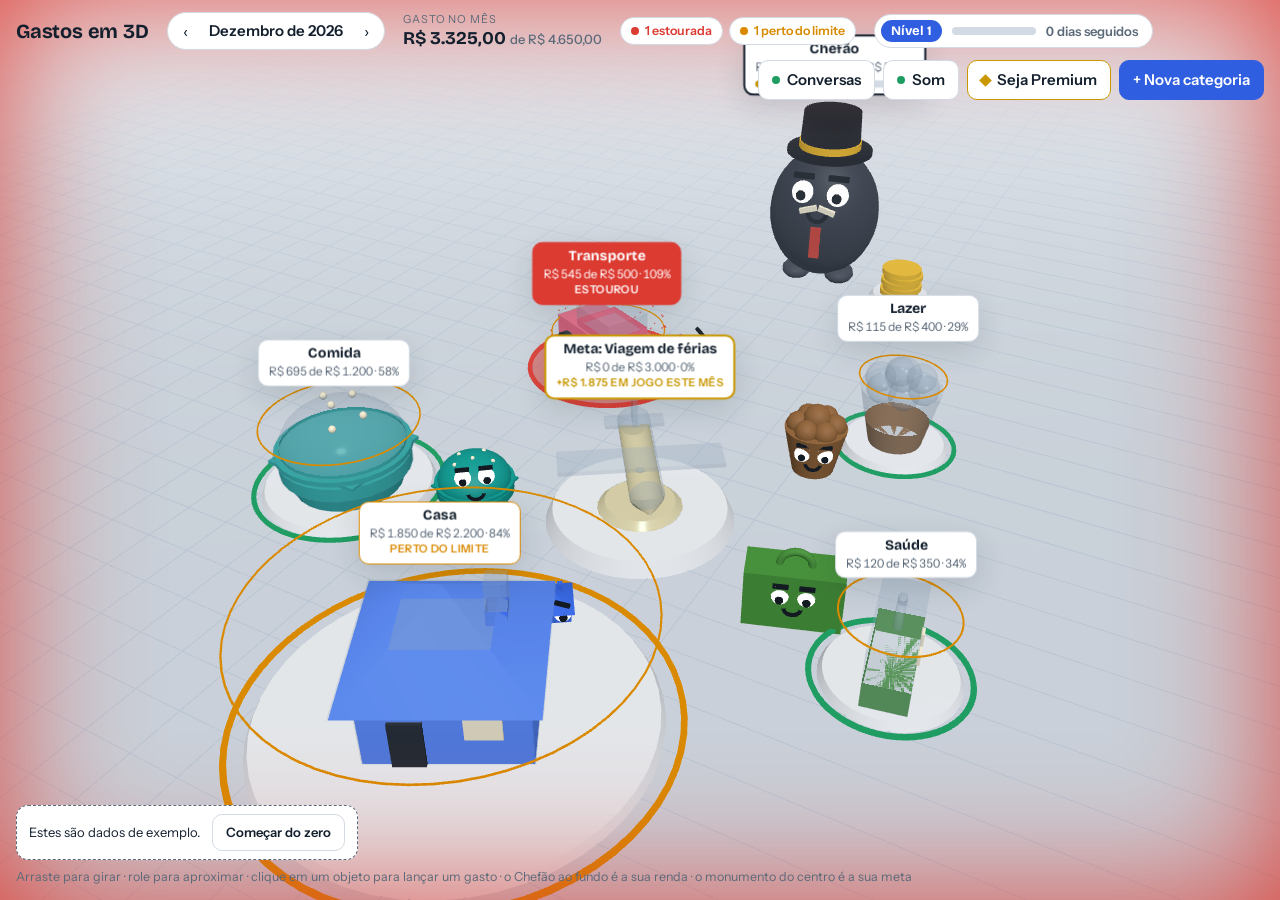
==== commit 5346e42c: "Gastos em 3D: base do modelo de assinatura (Grátis x Premium) Tela de planos com preços, e bloqueios" ====
--- a/financas3d/index.html
+++ b/financas3d/index.html
@@ -95,6 +95,13 @@
 .btn.primario:hover { filter: brightness(1.08); background: var(--accent); }
 .btn[aria-pressed]::before { content: ""; display: inline-block; width: 8px; height: 8px; border-radius: 50%; margin-right: 7px; border: 2px solid var(--muted); vertical-align: 1px; }
 .btn[aria-pressed="true"]::before { background: var(--ok); border-color: var(--ok); }
+.btn.ouro { border-color: var(--ouro); }
+.btn.ouro::before { content: ""; display: inline-block; width: 9px; height: 9px; margin-right: 7px; background: var(--ouro); transform: rotate(45deg); }
+.aviso-plano { margin: 0; padding: 10px 12px; border-radius: 10px; font-weight: 600; background: color-mix(in srgb, var(--ouro) 20%, var(--surface)); }
+.precos { display: flex; flex-direction: column; gap: 8px; }
+.precos .btn small { display: block; font-weight: 500; opacity: .85; }
+.precos a.btn { text-align: center; text-decoration: none; color: var(--on-accent); }
+textarea { width: 100%; min-height: 110px; border-radius: 9px; border: 1px solid var(--line); background: var(--surface); color: var(--fg); font: 12px/1.4 ui-monospace, monospace; padding: 8px; }
 .btn.perigo { color: var(--crit); }
 .btn.bloco { width: 100%; }
 
@@ -256,6 +263,7 @@
     <div class="acoes">
       <button type="button" class="btn" id="papo" aria-pressed="true" title="Liga ou pausa as conversas entre os personagens">Conversas</button>
       <button type="button" class="btn" id="som" aria-pressed="true" title="Liga ou desliga os sons de alerta">Som</button>
+      <button type="button" class="btn ouro" id="plano">Seja Premium</button>
       <button type="button" class="btn primario" id="nova">+ Nova categoria</button>
     </div>
   </header>
@@ -432,6 +440,21 @@
   if (ok) ganhar(5 * ok, `${ok} ${ok > 1 ? 'categorias' : 'categoria'} dentro do limite hoje`);
   if (ok === estado.categorias.length && ok >= 3) j.azul = true;
   fecharGanhos();
+}
+
+/* ---------- Assinatura: plano Grátis x Premium ---------- */
+// ATENÇÃO: aqui o plano fica guardado só no navegador. Para vender de verdade, `premium()` precisa
+// consultar um servidor que confirme o pagamento; do contrário qualquer pessoa libera o Premium sozinha.
+const PLANO = { mensal: 12.9, anual: 99.9, maxCategorias: 5 };
+const CHECKOUT = { mensal: '', anual: '' };   // links de pagamento (preencher quando a cobrança estiver conectada)
+const premium = () => estado.plano === 'premium';
+let motivoPlano = '';
+function abrirPlano(motivo) { motivoPlano = motivo || ''; selecionar('plano'); }
+const mesAnterior = () => { const d = new Date(); d.setDate(1); d.setMonth(d.getMonth() - 1); return dataISO(d).slice(0, 7); };
+function gastosCSV() {
+  const nomes = new Map(estado.categorias.map(c => [c.id, c.nome])), q = t => `"${String(t).replace(/"/g, '""')}"`;
+  return ['data;categoria;descricao;valor'].concat(estado.gastos.slice().sort((a, b) => a.data.localeCompare(b.data))
+    .map(g => [g.data, q(nomes.get(g.cat) || ''), q(g.desc || ''), g.valor.toFixed(2).replace('.', ',')].join(';'))).join('\n');
 }
 
 /* ---------- Chefão: a renda (dinheiro que entra) ---------- */
@@ -1177,6 +1200,7 @@
   const j = J(), nvA = nivelDe(j.xp), ini = NIVEIS[nvA - 1], fim = NIVEIS[nvA];
   const seqViva = j.ultimoDia === hoje() || j.ultimoDia === ontem() ? j.seq : 0;
   $('hud').innerHTML = `<b>Nível ${nvA}</b><span class="xpbar"><i style="width:${fim ? (j.xp - ini) / (fim - ini) * 100 : 100}%"></i></span><span class="seq num">${seqViva} ${seqViva === 1 ? 'dia seguido' : 'dias seguidos'}</span>`;
+  $('plano').textContent = premium() ? 'Premium ativo' : 'Seja Premium';
   $('exemplo').hidden = !estado.exemplo;
   $('som').setAttribute('aria-pressed', String(!!estado.som));
   $('papo').setAttribute('aria-pressed', String(estado.conversas !== false));
@@ -1200,7 +1224,36 @@
   const idAntes = p.dataset.id;
   p.hidden = false; p.dataset.id = selecionada;
 
-  if (selecionada === 'chefe') {
+  if (selecionada === 'plano') {
+    const ativo = premium(), item = (nome, gratis) => `<li class="${ativo ? 'ok' : ''}"><div>${nome}<small>No Grátis: ${gratis}</small></div><span class="st">${ativo ? 'Liberado' : 'Premium'}</span></li>`;
+    const botao = (ciclo, titulo, sub) => CHECKOUT[ciclo]
+      ? `<a class="btn primario bloco" href="${CHECKOUT[ciclo]}" target="_blank" rel="noopener">${titulo}<small>${sub}</small></a>`
+      : `<button type="button" class="btn primario bloco" data-acao="assinar">${titulo}<small>${sub}</small></button>`;
+    p.innerHTML = `
+      <div class="cab"><i style="background:var(--ouro)"></i><h2>Plano Premium</h2><button type="button" class="fechar" data-acao="fechar" aria-label="Fechar">×</button></div>
+      <div class="corpo">
+        ${motivoPlano && !ativo ? `<p class="aviso-plano">${esc(motivoPlano)}</p>` : ''}
+        <div class="nivel-bloco"><strong>${ativo ? 'Premium ativo' : 'Você está no plano Grátis'}</strong>
+          <p>${ativo ? 'Obrigado por apoiar o jogo. Tudo abaixo está liberado.' : 'O essencial é grátis para sempre. O Premium é para quem quer ir além.'}</p></div>
+        <div><h3>O que o Premium libera</h3><ul class="jogo-lista">
+          ${item('Categorias ilimitadas', `até ${PLANO.maxCategorias} categorias`)}
+          ${item('Escolha do objeto de cada gasto', 'o formato vem do nome da categoria')}
+          ${item('Histórico completo', 'mês atual e mês anterior')}
+          ${item('Exportar gastos em CSV', 'não disponível')}
+        </ul></div>
+        <div><h3>Continua grátis</h3><p class="vazio">Lançar gastos, limites e alertas, personagens e conversas, Chefão, meta de economia, missões, níveis e recompensas.</p></div>
+        ${ativo ? `
+          <button type="button" class="btn bloco" data-acao="csv">Copiar gastos em CSV</button>
+          <textarea id="csv-saida" readonly hidden aria-label="Gastos em CSV"></textarea>
+          ${estado.planoTeste ? '<button type="button" class="btn bloco" data-acao="teste-premium">Desativar Premium de teste</button>' : ''}` : `
+          <div class="precos">
+            ${botao('anual', `Assinar anual · ${brl.format(PLANO.anual)}`, `Equivale a ${brl.format(PLANO.anual / 12)} por mês`)}
+            ${botao('mensal', `Assinar mensal · ${brl.format(PLANO.mensal)}`, 'Cancele quando quiser')}
+          </div>
+          ${CHECKOUT.anual || CHECKOUT.mensal ? '' : `<p class="vazio">A cobrança ainda não está conectada nesta versão.</p>
+          <button type="button" class="btn bloco" data-acao="teste-premium">Modo de teste: ativar Premium neste aparelho</button>`}`}
+      </div>`;
+  } else if (selecionada === 'chefe') {
     const ch = situacaoChefe(), extras = entradasDe(mes).sort((a, b) => b.data.localeCompare(a.data)), folga = ch.renda - ch.limites;
     const dataPadrao = mes === hoje().slice(0, 7) ? hoje() : mes + '-01';
     p.innerHTML = `
@@ -1294,7 +1347,7 @@
       <div class="corpo"><form id="f-nova" novalidate>
         <label>Nome<input type="text" id="n-nome" maxlength="24" placeholder="Ex.: Educação" autocomplete="off"></label>
         <label>Limite mensal (R$)<input type="text" id="n-limite" inputmode="decimal" placeholder="0,00" autocomplete="off"></label>
-        <label>Formato<select id="n-forma"><option value="">Automático (pelo nome)</option>${Object.entries(FORMAS).map(([v, n]) => `<option value="${v}"${'' === v ? ' selected' : ''}>${n}</option>`).join('')}</select></label>
+        <label>Formato${premium() ? '' : ' (escolha livre no Premium)'}<select id="n-forma"${premium() ? '' : ' disabled'}><option value="">Automático (pelo nome)</option>${Object.entries(FORMAS).map(([v, n]) => `<option value="${v}"${'' === v ? ' selected' : ''}>${n}</option>`).join('')}</select></label>
         <label>Avisar ao chegar em <output id="n-alerta-v">80%</output><input type="range" id="n-alerta" min="50" max="100" step="5" value="80"></label>
         ${erro ? `<p class="erro">${esc(erro)}</p>` : ''}
         <button type="submit" class="btn primario bloco">Criar categoria</button>
@@ -1331,7 +1384,7 @@
           <form id="f-config" novalidate>
             <label>Nome<input type="text" id="c-nome" maxlength="24" value="${esc(cat.nome)}" autocomplete="off"></label>
             <label>Limite mensal (R$)<input type="text" id="c-limite" inputmode="decimal" value="${cat.limite.toLocaleString('pt-BR', { minimumFractionDigits: 2 })}" autocomplete="off"></label>
-            <label>Formato<select id="c-forma"><option value="">Automático (pelo nome)</option>${Object.entries(FORMAS).map(([v, n]) => `<option value="${v}"${cat.forma === v ? ' selected' : ''}>${n}</option>`).join('')}</select></label>
+            <label>Formato${premium() ? '' : ' (escolha livre no Premium)'}<select id="c-forma"${premium() ? '' : ' disabled'}><option value="">Automático (pelo nome)</option>${Object.entries(FORMAS).map(([v, n]) => `<option value="${v}"${cat.forma === v ? ' selected' : ''}>${n}</option>`).join('')}</select></label>
             <label>Avisar ao chegar em <output id="c-alerta-v">${Math.round(cat.alerta * 100)}%</output><input type="range" id="c-alerta" min="50" max="100" step="5" value="${Math.round(cat.alerta * 100)}"></label>
             <button type="submit" class="btn bloco">Salvar</button>
             <button type="button" class="btn perigo bloco" data-acao="excluir">${confirmarExclusao ? 'Confirmar: excluir categoria e seus gastos' : 'Excluir categoria'}</button>
@@ -1351,6 +1404,16 @@
   const acao = b.dataset.acao;
   if (acao === 'fechar') selecionar(null);
   if (acao === 'remover') { estado.gastos = estado.gastos.filter(g => g.id !== b.dataset.id); salvar(); atualizar(); }
+  if (acao === 'assinar') aviso('A cobrança ainda não está conectada. Use o modo de teste para ver o Premium.', 'warn');
+  if (acao === 'teste-premium') {
+    const liga = !premium(); estado.plano = liga ? 'premium' : 'gratis'; estado.planoTeste = liga; motivoPlano = '';
+    salvar(); atualizar(); aviso(liga ? 'Premium de teste ativado neste aparelho.' : 'Premium de teste desativado.');
+  }
+  if (acao === 'csv') {
+    const txt = gastosCSV(), saida = $('csv-saida'); saida.value = txt; saida.hidden = false;
+    const selecionarTexto = () => { saida.focus(); saida.select(); aviso('Selecione e copie o texto abaixo.'); };
+    try { navigator.clipboard.writeText(txt).then(() => aviso('Gastos copiados em CSV. Cole em uma planilha.'), selecionarTexto); } catch (e) { selecionarTexto(); }
+  }
   if (acao === 'remover-entrada') { estado.entradas = (estado.entradas || []).filter(e => e.id !== b.dataset.id); salvar(); atualizar(); }
   if (acao === 'meta-concluir' || acao === 'meta-excluir') {
     if (acao === 'meta-excluir' && !confirmarExclusao) { confirmarExclusao = true; desenharPainel(); return; }
@@ -1415,31 +1478,34 @@
     const cat = estado.categorias.find(c => c.id === selecionada);
     const nome = $('c-nome').value.trim(), limite = lerValor($('c-limite').value);
     if (!nome || !(limite > 0)) { aviso('Informe um nome e um limite maior que zero.', 'warn'); return; }
-    cat.nome = nome; cat.limite = limite; cat.alerta = Number($('c-alerta').value) / 100; cat.forma = $('c-forma').value || undefined;
+    cat.nome = nome; cat.limite = limite; cat.alerta = Number($('c-alerta').value) / 100; if (premium()) cat.forma = $('c-forma').value || undefined;
     salvar(); montarCena(); focar(); aviso('Limite salvo.');
   }
   if (f === 'f-nova') {
+    if (!premium() && estado.categorias.length >= PLANO.maxCategorias) { abrirPlano(`O plano Grátis tem até ${PLANO.maxCategorias} categorias. No Premium elas são ilimitadas.`); return; }
     const nome = $('n-nome').value.trim(), limite = lerValor($('n-limite').value);
     if (!nome) { desenharPainel('Dê um nome à categoria.'); $('n-nome').focus(); return; }
     if (!(limite > 0)) { desenharPainel('Informe um limite maior que zero, por exemplo 500,00.'); $('n-limite').focus(); return; }
     const usadas = new Set(estado.categorias.map(c => c.cor));
-    const cat = { id: novoId(), nome, limite, alerta: Number($('n-alerta').value) / 100, forma: $('n-forma').value || undefined, cor: CORES.find(c => !usadas.has(c)) || CORES[estado.categorias.length % CORES.length] };
+    const cat = { id: novoId(), nome, limite, alerta: Number($('n-alerta').value) / 100, forma: premium() ? $('n-forma').value || undefined : undefined, cor: CORES.find(c => !usadas.has(c)) || CORES[estado.categorias.length % CORES.length] };
     estado.categorias.push(cat); salvar();
     selecionada = cat.id; $('painel').dataset.id = ''; J().criadas++; montarCena(); focar(); fecharGanhos();
   }
 });
 
 function mudarMes(d) {
-  const [a, m] = mes.split('-').map(Number), n = new Date(a, m - 1 + d, 1);
-  mes = `${n.getFullYear()}-${String(n.getMonth() + 1).padStart(2, '0')}`; atualizar();
+  const [a, m] = mes.split('-').map(Number), n = new Date(a, m - 1 + d, 1), novo = dataISO(n).slice(0, 7);
+  if (!premium() && novo < mesAnterior()) { abrirPlano('O plano Grátis mostra o mês atual e o anterior. O Premium abre o histórico completo.'); return; }
+  mes = novo; atualizar();
 }
 $('mes-ant').onclick = () => mudarMes(-1);
 $('mes-prox').onclick = () => mudarMes(1);
-$('nova').onclick = () => selecionar('nova');
+$('nova').onclick = () => !premium() && estado.categorias.length >= PLANO.maxCategorias ? abrirPlano(`O plano Grátis tem até ${PLANO.maxCategorias} categorias. No Premium elas são ilimitadas.`) : selecionar('nova');
+$('plano').onclick = () => selecionada === 'plano' ? selecionar(null) : abrirPlano('');
 $('hud').onclick = () => selecionar(selecionada === 'jogo' ? null : 'jogo');
 $('som').onclick = () => { estado.som = !estado.som; salvar(); atualizar(); if (estado.som) bip('warn'); };
 $('papo').onclick = () => { estado.conversas = estado.conversas === false; salvar(); if (estado.conversas === false) cancelarCena(); else proximaCena = agoraS + 1; atualizar(); };
-$('zerar').onclick = () => { estado = { categorias: [], gastos: [], exemplo: false, som: estado.som, conversas: estado.conversas, jogo: estado.jogo }; salvar(); selecionada = 'nova'; montarCena(); focar(); };
+$('zerar').onclick = () => { estado = { categorias: [], gastos: [], exemplo: false, som: estado.som, conversas: estado.conversas, jogo: estado.jogo, plano: estado.plano }; salvar(); selecionada = 'nova'; montarCena(); focar(); };
 window.addEventListener('keydown', ev => { if (ev.key === 'Escape' && selecionada) selecionar(null); });
 
 window.matchMedia('(prefers-color-scheme: dark)').addEventListener('change', aplicarTema);
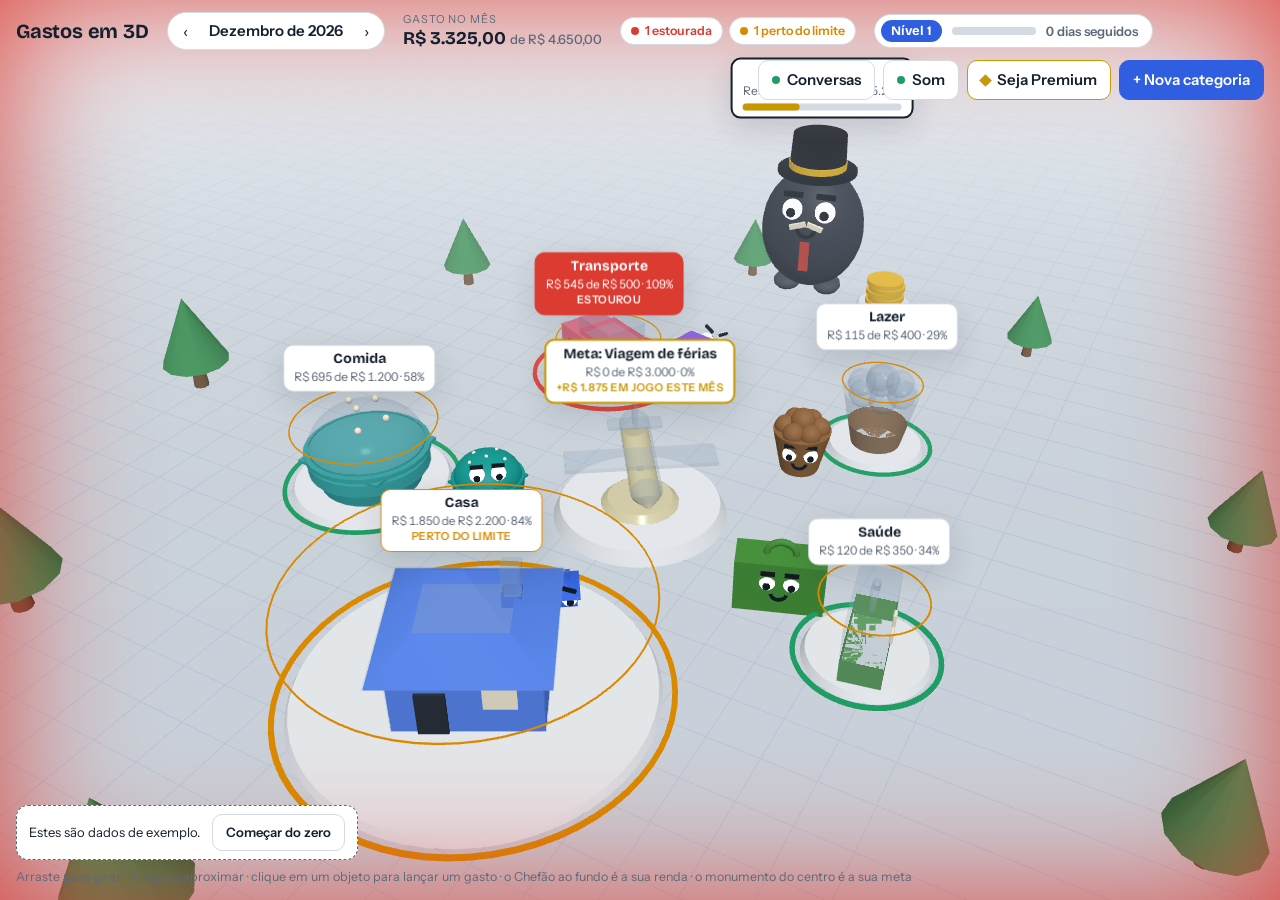
==== commit a1b3a955: "Gastos em 3D: espelho da vida real, com fases da vida financeira A praça passa a mudar pelas fases d" ====
--- a/financas3d/index.html
+++ b/financas3d/index.html
@@ -200,6 +200,9 @@
 .rotulo.chefe.warn { border-color: var(--warn); }
 .rotulo.chefe .barra { height: 7px; margin-top: 5px; }
 .rotulo.chefe.crit .barra { background: rgba(255, 255, 255, .35); }
+.rotulo.mini { padding: 3px 9px 4px; border-color: var(--ouro); pointer-events: none; }
+.rotulo.mini b { font-size: 12px; }
+.rotulo.mini span { font-size: 11px; }
 .rotulo.meta { border-color: var(--ouro); border-width: 2px; }
 .rotulo.meta em { color: var(--ouro); }
 .rotulo.meta.warn em { color: var(--warn); }
@@ -347,7 +350,7 @@
 /* ---------- Jogo: XP, níveis, sequência, missões e conquistas ---------- */
 const NIVEIS = [0, 100, 250, 450, 700, 1000, 1400];   // XP mínimo de cada nível (1 a 7)
 const TITULOS = ['Iniciante', 'Anotador', 'Organizado', 'Poupador', 'Estrategista', 'Mestre do orçamento', 'Lenda'];
-const PREMIOS = { 2: 'Bonés para os personagens', 3: 'Árvores na praça', 4: 'Troféu de bronze na praça', 5: 'Coroas douradas para os personagens', 6: 'Troféu de ouro', 7: 'Fogos de artifício sobre a praça' };
+const PREMIOS = { 2: 'Bonés para os personagens', 3: 'Troféu de bronze na praça', 4: 'Troféu de prata', 5: 'Coroas douradas para os personagens', 6: 'Troféu de ouro', 7: 'Estrela dourada sobre a praça' };
 const CONQUISTAS = [
   ['primeiro', 'Primeiro passo', 'Lance seu primeiro gasto', j => j.lancados >= 1],
   ['dez', 'Caderno em dia', 'Lance 10 gastos', j => j.lancados >= 10],
@@ -359,6 +362,7 @@
   ['azul', 'Tudo no azul', 'Comece o dia com todas as categorias dentro do limite', j => !!j.azul],
   ['arquiteto', 'Arquiteto', 'Crie uma categoria', j => j.criadas >= 1],
   ['chefe', 'Conheça o Chefão', 'Informe sua renda mensal', j => !!j.temRenda],
+  ['real', 'Saiu do papel', 'Confirme um sonho realizado na vida real', () => (estado.realizados || []).length >= 1],
   ['destino', 'Com destino', 'Defina uma meta de economia', j => !!j.temMeta],
   ['sonho', 'Sonho realizado', 'Alcance uma meta de economia', j => j.sonhos >= 1],
 ];
@@ -382,7 +386,7 @@
     { id: 's1:' + sem, nome: 'Lance gastos em 4 dias desta semana', feito: Math.min(4, dias), meta: 4, xp: 50 },
   ];
 }
-let ganhos = [];
+let ganhos = [], faseSubiu = false;
 function ganhar(xp, motivo) { J().xp += xp; ganhos.push([xp, motivo]); }
 function conferirJogo() {
   const j = J(), atuais = missoes();
@@ -398,6 +402,12 @@
       if (monumento) estourar(monumento.x, 3, monumento.z); bip('nivel');
     }
   }
+  const fz = faseCalculada(); j.fase = j.fase || 1;
+  if (!estado.exemplo && fz > j.fase) {         // nova fase da vida financeira: a praça muda
+    const ganhou = []; for (let n = j.fase + 1; n <= fz; n++) { ganhar(100, `fase "${FASES[n - 1][0]}"`); ganhou.push(FASES[n - 1][2]); }
+    aviso(`Nova fase da vida financeira: ${FASES[fz - 1][0]}! A praça ganhou: ${ganhou.join(', ')}.`, 'nivel');
+    j.fase = fz; faseSubiu = true;
+  }
   for (const [id, nome, , teste] of CONQUISTAS) if (!j.conquistas[id] && teste(j)) { j.conquistas[id] = true; ganhar(30, `conquista "${nome}"`); }
 }
 function fecharGanhos() {
@@ -408,6 +418,7 @@
     ganhos = [];
     $('hud').classList.remove('pulo'); void $('hud').offsetWidth; $('hud').classList.add('pulo');
   }
+  if (faseSubiu) { faseSubiu = false; salvar(); montarCena(); focar(); estourar(orbita.alvoDesejado.x, 2.5, orbita.alvoDesejado.z); bip('nivel'); }
   const nv = nivelDe(j.xp);
   if (nv > j.nivel) {
     const novos = []; for (let n = j.nivel + 1; n <= nv; n++) novos.push(PREMIOS[n]);
@@ -464,6 +475,51 @@
 function situacaoChefe() {
   const renda = rendaDe(mes), gasto = gastoDoMes(mes), resto = renda - gasto, limites = estado.categorias.reduce((t, c) => t + c.limite, 0);
   return { renda, gasto, resto, limites, f: renda > 0 ? Math.max(0, resto / renda) : 0, nivel: renda <= 0 ? 'ok' : resto <= 0 ? 'crit' : resto < renda * 0.2 ? 'warn' : 'ok' };
+}
+
+/* ---------- Espelho da vida real: histórico, saldo guardado e fases da vida financeira ---------- */
+// Nada aqui se compra: tudo vem do que a pessoa fez de verdade (meses fechados com gastos lançados).
+function historico() {
+  const atual = hoje().slice(0, 7), porMes = {};
+  for (const g of estado.gastos) {
+    const k = g.data.slice(0, 7); if (k > atual) continue;
+    const x = porMes[k] || (porMes[k] = { t: 0, dias: new Set() }); x.t += g.valor; x.dias.add(g.data);
+  }
+  const limites = estado.categorias.reduce((t, c) => t + c.limite, 0), entra = k => rendaDe(k) > 0 ? rendaDe(k) : limites;
+  const fechados = Object.entries(porMes).filter(([k, x]) => k < atual && x.dias.size >= DIAS_MIN)
+    .map(([k, x]) => ({ mes: k, gasto: x.t, entra: entra(k), sobra: entra(k) - x.t })).sort((a, b) => a.mes.localeCompare(b.mes));
+  const guardado = fechados.reduce((t, f) => t + f.sobra, 0), usado = (estado.realizados || []).reduce((t, r) => t + r.valor, 0);
+  return { fechados, guardado, livre: guardado - usado, azuis: fechados.filter(f => f.sobra > 0).length,
+    gastoMedio: fechados.length ? fechados.reduce((t, f) => t + f.gasto, 0) / fechados.length : limites };
+}
+// Fases medidas em meses de despesa, não em reais: valem igual para qualquer renda.
+const FASES = [
+  ['Começo', 'Anote seus gastos', ''],
+  ['Plano fechado', 'Informe a renda ao Chefão e deixe a soma dos limites dentro dela', 'Árvores na praça'],
+  ['Primeiro mês no azul', 'Feche um mês gastando menos do que entrou', 'Postes de luz'],
+  ['Três meses no azul', 'Feche três meses com sobra', 'Fonte'],
+  ['Colchão de 1 mês', 'Tenha guardado o equivalente a 1 mês das suas despesas', 'Cofre da reserva'],
+  ['Reserva de 3 meses', 'Tenha guardado o equivalente a 3 meses de despesas', 'Cofre de ouro'],
+  ['Reserva de 6 meses', 'Tenha guardado o equivalente a 6 meses de despesas', 'Fogos de artifício'],
+];
+function faseCalculada() {
+  const h = historico(), atual = hoje().slice(0, 7), limites = estado.categorias.reduce((t, c) => t + c.limite, 0);
+  const meses = h.gastoMedio > 0 && h.fechados.length ? h.livre / h.gastoMedio : 0;
+  const testes = [estado.categorias.length > 0 && rendaDe(atual) > 0 && limites <= rendaDe(atual), h.azuis >= 1, h.azuis >= 3, meses >= 1, meses >= 3, meses >= 6];
+  let f = 1; for (const ok of testes) { if (!ok) break; f++; }
+  return f;
+}
+const faseAtual = () => Math.max(J().fase || 1, faseCalculada());   // fase alcançada não se perde
+// Fechamento: cada mês encerrado rende XP pela porcentagem da renda que sobrou (10% guardados = 100 XP).
+function fecharMeses() {
+  if (estado.exemplo) return;
+  const j = J(); j.fechados = j.fechados || {};
+  for (const f of historico().fechados) if (!j.fechados[f.mes]) {
+    j.fechados[f.mes] = true;
+    const pc = f.entra > 0 ? f.sobra / f.entra * 100 : 0, nome = new Date(f.mes + '-15T12:00:00').toLocaleDateString('pt-BR', { month: 'long' });
+    if (f.sobra > 0) ganhar(Math.min(200, Math.max(10, Math.round(pc * 10))), `${nome} fechado com ${Math.round(pc)}% da renda guardada`);
+    else aviso(`${nome[0].toUpperCase() + nome.slice(1)} fechou no vermelho: faltaram ${brl0.format(-f.sobra)}.`, 'warn');
+  }
 }
 
 /* ---------- Meta de economia: o objetivo do jogo ---------- */
@@ -559,7 +615,8 @@
 }
 
 const tanques = new Map();   // id -> objetos 3D e estado da animação
-let decor = new THREE.Group();
+let decor = new THREE.Group(), faseCena = 1, estrela = null;
+const marcos3d = [];   // monumentos dos sonhos realizados (posição + rótulo)
 // Chefão: personagem grande ao fundo; a pilha de moedas ao lado é o que resta da renda do mês
 let chefao = null;
 const moedasVoo = [];
@@ -653,6 +710,12 @@
     mo.p1.constant = 0.3 + mo.f1 * mo.h + 0.002; mo.p2.constant = 0.3 + mo.f2 * mo.h + 0.002;
     mo.ouro.emissiveIntensity = mi.alcancada ? 1.2 + 0.8 * Math.sin(s * 4) : 1;
   }
+  for (const mk of marcos3d) if (mk.el) {
+    tmp.set(mk.x, 2.2, mk.z).project(camera);
+    mk.el.style.visibility = tmp.z > 1 ? 'hidden' : 'visible';
+    mk.el.style.transform = `translate(-50%,-100%) translate(${((tmp.x * 0.5 + 0.5) * w).toFixed(1)}px,${((-tmp.y * 0.5 + 0.5) * h).toFixed(1)}px)`;
+    mk.el.style.zIndex = String(Math.round((1 - tmp.z) * 10000));
+  }
   if (mo.rotulo) {
     tmp.set(mo.x, 0.3 + mo.h + 0.5, mo.z).project(camera);
     mo.rotulo.style.visibility = tmp.z > 1 ? 'hidden' : 'visible';
@@ -679,6 +742,7 @@
   p.needsUpdate = c.needsUpdate = true; confVida = 2.6; confete.visible = true;
 }
 function animarConfete(s, dt) {
+  if (estrela && !reduzMovimento) { estrela.rotation.y = s * 0.8; estrela.position.y = 7.5 + Math.sin(s * 1.3) * 0.3; }
   if (confVida > 0) {
     confVida -= dt;
     const p = confete.geometry.attributes.position;
@@ -688,7 +752,7 @@
     }
     p.needsUpdate = true; confete.material.opacity = Math.min(1, Math.max(0, confVida));
     if (confVida <= 0) confete.visible = false;
-  } else if (J().nivel >= 7 && s > proximoFogo && !reduzMovimento) {
+  } else if (faseCena >= 7 && s > proximoFogo && !reduzMovimento) {
     proximoFogo = s + 5 + Math.random() * 4;
     estourar((Math.random() - 0.5) * 14, 6 + Math.random() * 3, (Math.random() - 0.5) * 14);
   }
@@ -748,23 +812,57 @@
   });
   // recompensas de nível que aparecem na praça
   scene.remove(decor); decor = new THREE.Group(); scene.add(decor);
-  if (nv >= 3) for (let i = 0; i < 9; i++) {
+  const fase = faseAtual(), Rp = raio + maiorRad + 3.2, vaga = i => 0.3 + Math.PI / 9 + i * Math.PI * 2 / 9;   // vagas entre as árvores
+  faseCena = fase; estrela = null; marcos3d.length = 0;
+  if (fase >= 2) for (let i = 0; i < 9; i++) {
     const a = 0.3 + i / 9 * Math.PI * 2, R = raio + maiorRad + 3.2, arv = new THREE.Group();
     const tronco = new THREE.Mesh(new THREE.CylinderGeometry(0.12, 0.17, 0.7, 10), new THREE.MeshStandardMaterial({ color: 0x7a5a3c, roughness: 0.9 })); tronco.position.y = 0.35;
     const copa = new THREE.Mesh(new THREE.ConeGeometry(0.75, 1.6, 12), new THREE.MeshStandardMaterial({ color: 0x3f9a5a, roughness: 0.8 })); copa.position.y = 1.45;
     arv.add(tronco, copa); arv.position.set(Math.cos(a) * R, 0, Math.sin(a) * R); arv.scale.setScalar(1 + 0.25 * Math.sin(i * 7)); decor.add(arv);
   }
-  if (nv >= 4) {
-    const metal = new THREE.MeshStandardMaterial({ color: nv >= 6 ? 0xf7c62f : 0xc77b3a, emissive: nv >= 6 ? 0x6b4a00 : 0x4a2408, metalness: 0.25, roughness: 0.3 }), tr = new THREE.Group();
+  if (nv >= 3) {
+    const metal = new THREE.MeshStandardMaterial({ color: nv >= 6 ? 0xf7c62f : nv >= 4 ? 0xc9d1da : 0xc77b3a, emissive: nv >= 6 ? 0x6b4a00 : nv >= 4 ? 0x30363d : 0x4a2408, metalness: 0.25, roughness: 0.3 }), tr = new THREE.Group();
     const P = (geo, y, m) => { const o = new THREE.Mesh(geo, m || metal); o.position.y = y; tr.add(o); return o; };
     P(new THREE.BoxGeometry(0.7, 0.18, 0.7), 0.09, matDetalhe); P(new THREE.CylinderGeometry(0.08, 0.13, 0.4, 16), 0.38); P(new THREE.CylinderGeometry(0.38, 0.14, 0.5, 24), 0.83);
     for (const x of [-0.42, 0.42]) P(new THREE.TorusGeometry(0.15, 0.035, 8, 20), 0.86).position.x = x;
-    const at = 0.3 + Math.PI / 9, Rt = raio + maiorRad + 3.2;   // entre duas árvores; o centro é da meta
+    const at = vaga(8), Rt = Rp;   // entre duas árvores; o centro é da meta
     tr.scale.setScalar(1.4); tr.position.set(Math.cos(at) * Rt, 0, Math.sin(at) * Rt); decor.add(tr);
   }
+  const em = (i, obj, R) => { obj.position.set(Math.cos(vaga(i)) * (R || Rp), 0, Math.sin(vaga(i)) * (R || Rp)); decor.add(obj); return obj; };
+  if (fase >= 3) for (let i = 0; i < 6; i++) {   // postes de luz
+    const a = i / 6 * Math.PI * 2 + 0.1, R = raio + maiorRad + 1.5, poste = new THREE.Group();
+    const haste = new THREE.Mesh(new THREE.CylinderGeometry(0.05, 0.07, 2, 10), matDetalhe); haste.position.y = 1;
+    const luz = new THREE.Mesh(new THREE.SphereGeometry(0.2, 14, 10), new THREE.MeshStandardMaterial({ color: 0xffe9a8, emissive: 0xffc94a, emissiveIntensity: 1.2 })); luz.position.y = 2.1;
+    poste.add(haste, luz); poste.position.set(Math.cos(a) * R, 0, Math.sin(a) * R); decor.add(poste);
+  }
+  if (fase >= 4) {                               // fonte
+    const f = new THREE.Group(), pedra = new THREE.MeshStandardMaterial({ color: 0xc4ccd6, roughness: 0.8 }), agua = new THREE.MeshStandardMaterial({ color: 0x4aa8e8, roughness: 0.15, emissive: 0x124a78, emissiveIntensity: 0.4 });
+    const pc = (geo, y, m) => { const o = new THREE.Mesh(geo, m); o.position.y = y; f.add(o); };
+    pc(new THREE.CylinderGeometry(1.15, 1.25, 0.36, 36), 0.18, pedra); pc(new THREE.CylinderGeometry(1, 1, 0.06, 36), 0.37, agua);
+    pc(new THREE.CylinderGeometry(0.14, 0.2, 0.9, 14), 0.8, pedra); pc(new THREE.CylinderGeometry(0.5, 0.2, 0.14, 24), 1.3, pedra); pc(new THREE.SphereGeometry(0.26, 16, 12), 1.5, agua);
+    em(4, f);
+  }
+  if (fase >= 5) {                               // cofre da reserva (de ouro a partir da fase 6)
+    const c = new THREE.Group(), aco = new THREE.MeshStandardMaterial(fase >= 6 ? { color: 0xf7c62f, emissive: 0x6b4a00, metalness: 0.25, roughness: 0.3 } : { color: 0x8d99a8, metalness: 0.4, roughness: 0.4 });
+    const corpo = new THREE.Mesh(new THREE.BoxGeometry(1.5, 1.5, 1.2), aco); corpo.position.y = 0.85;
+    const porta = new THREE.Mesh(new THREE.CylinderGeometry(0.5, 0.5, 0.08, 28), matDetalhe); porta.rotation.x = Math.PI / 2; porta.position.set(0, 0.85, 0.62);
+    const trinco = new THREE.Mesh(new THREE.TorusGeometry(0.2, 0.04, 8, 20), aco); trinco.position.set(0, 0.85, 0.68);
+    const pes = new THREE.Mesh(new THREE.BoxGeometry(1.6, 0.1, 1.3), matDetalhe); pes.position.y = 0.05;
+    c.add(corpo, porta, trinco, pes); em(7, c).rotation.y = Math.atan2(-Math.cos(vaga(7)), -Math.sin(vaga(7)));
+  }
+  if (nv >= 7) { estrela = new THREE.Mesh(new THREE.OctahedronGeometry(0.6), new THREE.MeshStandardMaterial({ color: 0xf7c62f, emissive: 0xb07a00, emissiveIntensity: 0.9, roughness: 0.3 })); estrela.position.set(0, 7.5, 0); decor.add(estrela); }
+  // sonhos realizados na vida real viram monumentos permanentes
+  const ouroFixo = new THREE.MeshStandardMaterial({ color: 0xf7c62f, emissive: 0x6b4a00, metalness: 0.25, roughness: 0.3 });
+  (estado.realizados || []).slice(-10).forEach((r, i) => {
+    const g = new THREE.Group(), ped = new THREE.Mesh(new THREE.CylinderGeometry(0.85, 0.95, 0.22, 32), new THREE.MeshStandardMaterial({ color: 0xc4ccd6, roughness: 0.7 })); ped.position.y = 0.11;
+    const f = construirForma((META_TIPOS[r.tipo] || META_TIPOS.outro)[1], ouroFixo, 1), dim = new THREE.Box3().setFromObject(f).getSize(new THREE.Vector3());
+    f.scale.setScalar(Math.min(1.5 / dim.y, 1.5 / Math.max(dim.x, dim.z))); f.position.y = 0.22; f.rotation.y = 0.6; g.add(ped, f);
+    const v = [5, 3, 0, 2, 1][i % 5], R = Rp + Math.floor(i / 5) * 2.4; em(v, g, R);
+    marcos3d.push({ x: g.position.x, z: g.position.z, r });
+  });
   montarMeta(n <= 1 ? -(maiorRad + 4) : 0, 0);
   montarChefao(-1, -(raio + maiorRad + 3));
-  orbita.raioPadrao = raio * 2 + 10;
+  orbita.raioPadrao = raio * 2 + 12;
   aplicarTema();
   montarRotulos();
 }
@@ -1109,7 +1207,7 @@
   tanques.forEach((t, id) => {
     const st = situacao(t.cat), pulso = 0.5 + 0.5 * Math.sin(s * (st.nivel === 'crit' ? 9 : 4) + t.fase);
     t.nivel += (st.r - t.nivel) * (1 - Math.exp(-dt * 3));
-    t.plano.constant = 0.14 + Math.min(t.nivel, 1.01) * t.h + 0.002;   // altura até onde o objeto está "cheio"
+    t.plano.constant = t.nivel < 0.004 ? 0 : 0.14 + Math.min(t.nivel, 1.01) * t.h + 0.002;   // altura até onde o objeto está "cheio"
     const m = t.matCheio;
     cor.copy(t.corBase); if (st.nivel === 'crit') cor.lerp(corTema.crit, 0.92);
     m.color.copy(cor); m.emissive.copy(cor);
@@ -1160,6 +1258,7 @@
     b.type = 'button'; b.onclick = () => selecionar(id);
     cx.append(b); t.rotulo = b;
   });
+  for (const mk of marcos3d) { const d = document.createElement('div'); d.className = 'rotulo mini'; d.innerHTML = `<b>${esc(mk.r.nome)}</b><span>Realizado em ${mk.r.data.slice(0, 4)}</span>`; cx.append(d); mk.el = d; }
   if (chefao) { const b = document.createElement('button'); b.type = 'button'; b.onclick = () => selecionar('chefe'); cx.append(b); chefao.rotulo = b; }
   if (monumento) { const b = document.createElement('button'); b.type = 'button'; b.onclick = () => selecionar('meta'); cx.append(b); monumento.rotulo = b; }
   atualizar();
@@ -1267,6 +1366,7 @@
         <ul class="jogo-lista">
           <li><div>Limites das categorias<small>Soma de tudo o que as categorias podem gastar</small></div><span class="st forte num">${brl0.format(ch.limites)}</span></li>
           <li><div>${folga >= 0 ? 'Sobra planejada' : 'Limites acima da renda'}<small>${folga >= 0 ? 'Renda menos limites: é o que vai para a meta se todos se comportarem' : 'Reduza limites ou a conta não fecha'}</small></div><span class="st forte num">${brl0.format(Math.abs(folga))}</span></li>
+          <li><div>Guardado até hoje<small>Soma das sobras dos meses fechados, menos os sonhos já realizados. É o retrato do que você tem, não uma moeda para gastar no jogo.</small></div><span class="st forte num">${brl0.format(historico().livre)}</span></li>
         </ul>` : '<p class="vazio">O Chefão é quem traz o dinheiro. Informe quanto entra por mês para ver quanto ainda resta, e para a meta ser calculada pela sua renda de verdade.</p>'}
         <form id="f-renda" novalidate>
           <h3>Renda mensal fixa</h3>
@@ -1304,7 +1404,7 @@
             <div class="barra dupla"><div style="width:${mi.f2 * 100}%"></div><div style="width:${mi.f1 * 100}%"></div></div>
             <p>${frase}</p>
           </div>
-          ${mi.alcancada ? '<button type="button" class="btn primario bloco" data-acao="meta-concluir">Concluir e escolher nova meta</button>' : `
+          ${mi.alcancada ? '<p class="vazio">O dinheiro está guardado. Quando você usar para realizar isso de verdade, confirme aqui: a conquista vira um monumento permanente na praça.</p><button type="button" class="btn primario bloco" data-acao="meta-concluir">Já realizei na vida real</button>' : `
           <ul class="jogo-lista">
             <li><div>Em jogo neste mês<small>${rendaDe(hoje().slice(0, 7)) > 0 ? 'Renda' : 'Limites'} menos gastos. Só entra no cofre se você lançar gastos em pelo menos ${DIAS_MIN} dias do mês (até agora: ${mi.dias}).</small></div><span class="st forte num">${brl0.format(mi.previsto)}</span></li>
             <li><div>Precisa sobrar por mês<small>Para alcançar em ${mi.mesesRest} ${mi.mesesRest > 1 ? 'meses' : 'mês'}</small></div><span class="st forte num">${brl0.format(mi.porMesNec)}</span></li>
@@ -1326,19 +1426,23 @@
       <div class="corpo">
         <div class="nivel-bloco">
           <strong>Nível ${nv} · ${TITULOS[nv - 1]}</strong>
+          <p>Fase da vida financeira: <b>${FASES[faseAtual() - 1][0]}</b></p>
           <span class="xpbar"><i style="width:${fim ? (j.xp - ini) / (fim - ini) * 100 : 100}%"></i></span>
           <p class="num">${fim ? `<b>${j.xp} XP</b> · faltam ${fim - j.xp} para o nível ${nv + 1}` : `<b>${j.xp} XP</b> · nível máximo`}</p>
           ${fim ? `<p>Próxima recompensa: <b>${PREMIOS[nv + 1]}</b></p>` : ''}
           <p><b>${seq} ${seq === 1 ? 'dia seguido' : 'dias seguidos'}</b> lançando gastos${j.melhorSeq ? ` (recorde: ${j.melhorSeq})` : ''}. ${j.ultimoDia === hoje() ? 'Hoje já está garantido.' : 'Lance um gasto hoje para ' + (seq ? 'manter a sequência.' : 'começar uma.')}</p>
         </div>
+        <div><h3>Fases da vida financeira</h3><ul class="jogo-lista">${FASES.map(([nome, como, premio], i) => { const fa = faseAtual(); return `<li class="${fa > i ? 'ok' : 'falta'}"><div>${nome}<small>${como}${premio ? ` · Muda a praça: ${premio}` : ''}</small></div><span class="st">${fa > i ? 'Alcançada' : fa === i ? 'Próxima' : ''}</span></li>`; }).join('')}</ul></div>
         <div><h3>Missões</h3><ul class="jogo-lista">${missoes().map(m => `<li class="${m.feito >= m.meta ? 'ok' : ''}"><div>${m.nome}<small>+${m.xp} XP</small></div><span class="st num">${m.feito >= m.meta ? 'Concluída' : `${m.feito} de ${m.meta}`}</span></li>`).join('')}</ul></div>
-        <div><h3>Recompensas</h3><ul class="jogo-lista">${Object.entries(PREMIOS).map(([n, nome]) => `<li class="${nv >= n ? 'ok' : 'falta'}"><div>${nome}<small>Nível ${n} · ${NIVEIS[n - 1]} XP</small></div><span class="st">${nv >= n ? 'Liberada' : 'Bloqueada'}</span></li>`).join('')}</ul></div>
+        <div><h3>Recompensas de nível</h3><ul class="jogo-lista">${Object.entries(PREMIOS).map(([n, nome]) => `<li class="${nv >= n ? 'ok' : 'falta'}"><div>${nome}<small>Nível ${n} · ${NIVEIS[n - 1]} XP</small></div><span class="st">${nv >= n ? 'Liberada' : 'Bloqueada'}</span></li>`).join('')}</ul></div>
         <div><h3>Conquistas</h3><ul class="jogo-lista">${CONQUISTAS.map(([id, nome, desc]) => `<li class="${j.conquistas[id] ? 'ok' : 'falta'}"><div>${nome}<small>${desc}</small></div><span class="st">${j.conquistas[id] ? 'Conquistada' : '+30 XP'}</span></li>`).join('')}</ul></div>
         <div><h3>Como ganhar XP</h3><ul class="jogo-lista">
           <li><div>Lançar um gasto<small>Vale para os 5 primeiros de cada dia</small></div><span class="st">+10 XP</span></li>
           <li><div>Primeiro gasto do dia<small>Mais um bônus que cresce com os dias seguidos</small></div><span class="st">+15 XP</span></li>
           <li><div>Abrir o dia dentro do limite<small>Por categoria que não passou do ponto de alerta</small></div><span class="st">+5 XP</span></li>
           <li><div>Aceitar a ajuda de uma categoria<small>Quando um personagem oferece parte do limite</small></div><span class="st">+20 XP</span></li>
+          <li><div>Fechar o mês com sobra<small>Pela porcentagem da renda guardada: 10% guardados valem 100 XP</small></div><span class="st">até +200 XP</span></li>
+          <li><div>Alcançar uma fase da vida financeira<small>Medida em meses de despesa guardados</small></div><span class="st">+100 XP</span></li>
         </ul></div>
       </div>`;
   } else if (selecionada === 'nova') {
@@ -1418,8 +1522,10 @@
   if (acao === 'meta-concluir' || acao === 'meta-excluir') {
     if (acao === 'meta-excluir' && !confirmarExclusao) { confirmarExclusao = true; desenharPainel(); return; }
     const m = estado.meta;   // o que já foi usado numa meta concluída não conta de novo na próxima
+    if (acao === 'meta-concluir') { (estado.realizados = estado.realizados || []).push({ nome: m.nome, tipo: m.tipo, valor: m.valor, data: hoje() }); ganhar(100, 'sonho realizado na vida real'); }
     estado.cofre = { desde: m.desde, base: (m.base || 0) + (acao === 'meta-concluir' ? m.valor : 0) };
     estado.meta = null; confirmarExclusao = false; $('painel').dataset.id = ''; salvar(); montarCena(); focar();
+    if (acao === 'meta-concluir') { const mk = marcos3d[marcos3d.length - 1]; if (mk) estourar(mk.x, 2.5, mk.z); bip('nivel'); aviso(`${m.nome} agora faz parte da sua praça.`, 'nivel'); fecharGanhos(); }
   }
   if (acao === 'excluir') {
     if (!confirmarExclusao) { confirmarExclusao = true; desenharPainel(); return; }
@@ -1511,7 +1617,7 @@
 window.matchMedia('(prefers-color-scheme: dark)').addEventListener('change', aplicarTema);
 new MutationObserver(aplicarTema).observe(document.documentElement, { attributes: true, attributeFilter: ['data-theme'] });
 
-redimensionar(); montarCena(); focar(); bonusDoDia();
+redimensionar(); montarCena(); focar(); fecharMeses(); bonusDoDia(); fecharGanhos();
 orbita.raio = orbita.raioAlvo * 1.25;
 requestAnimationFrame(quadro);
 })();
